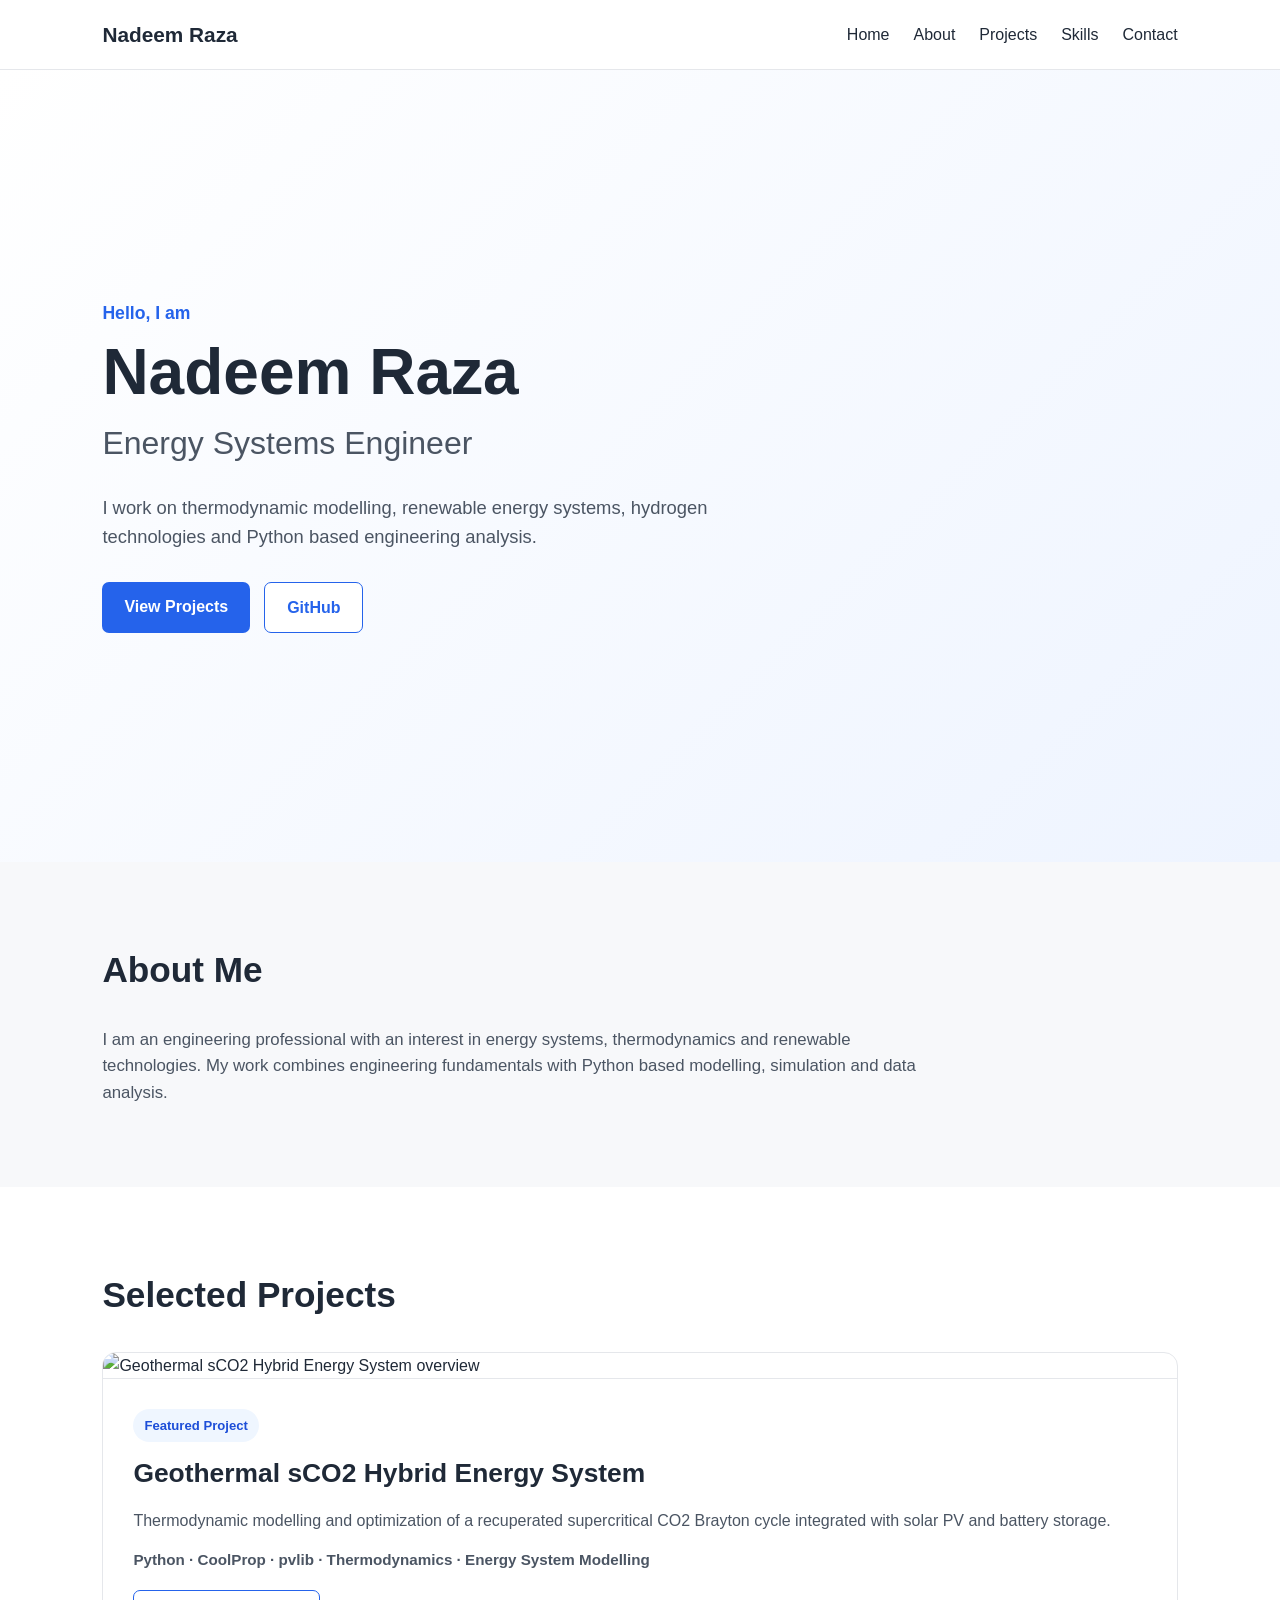
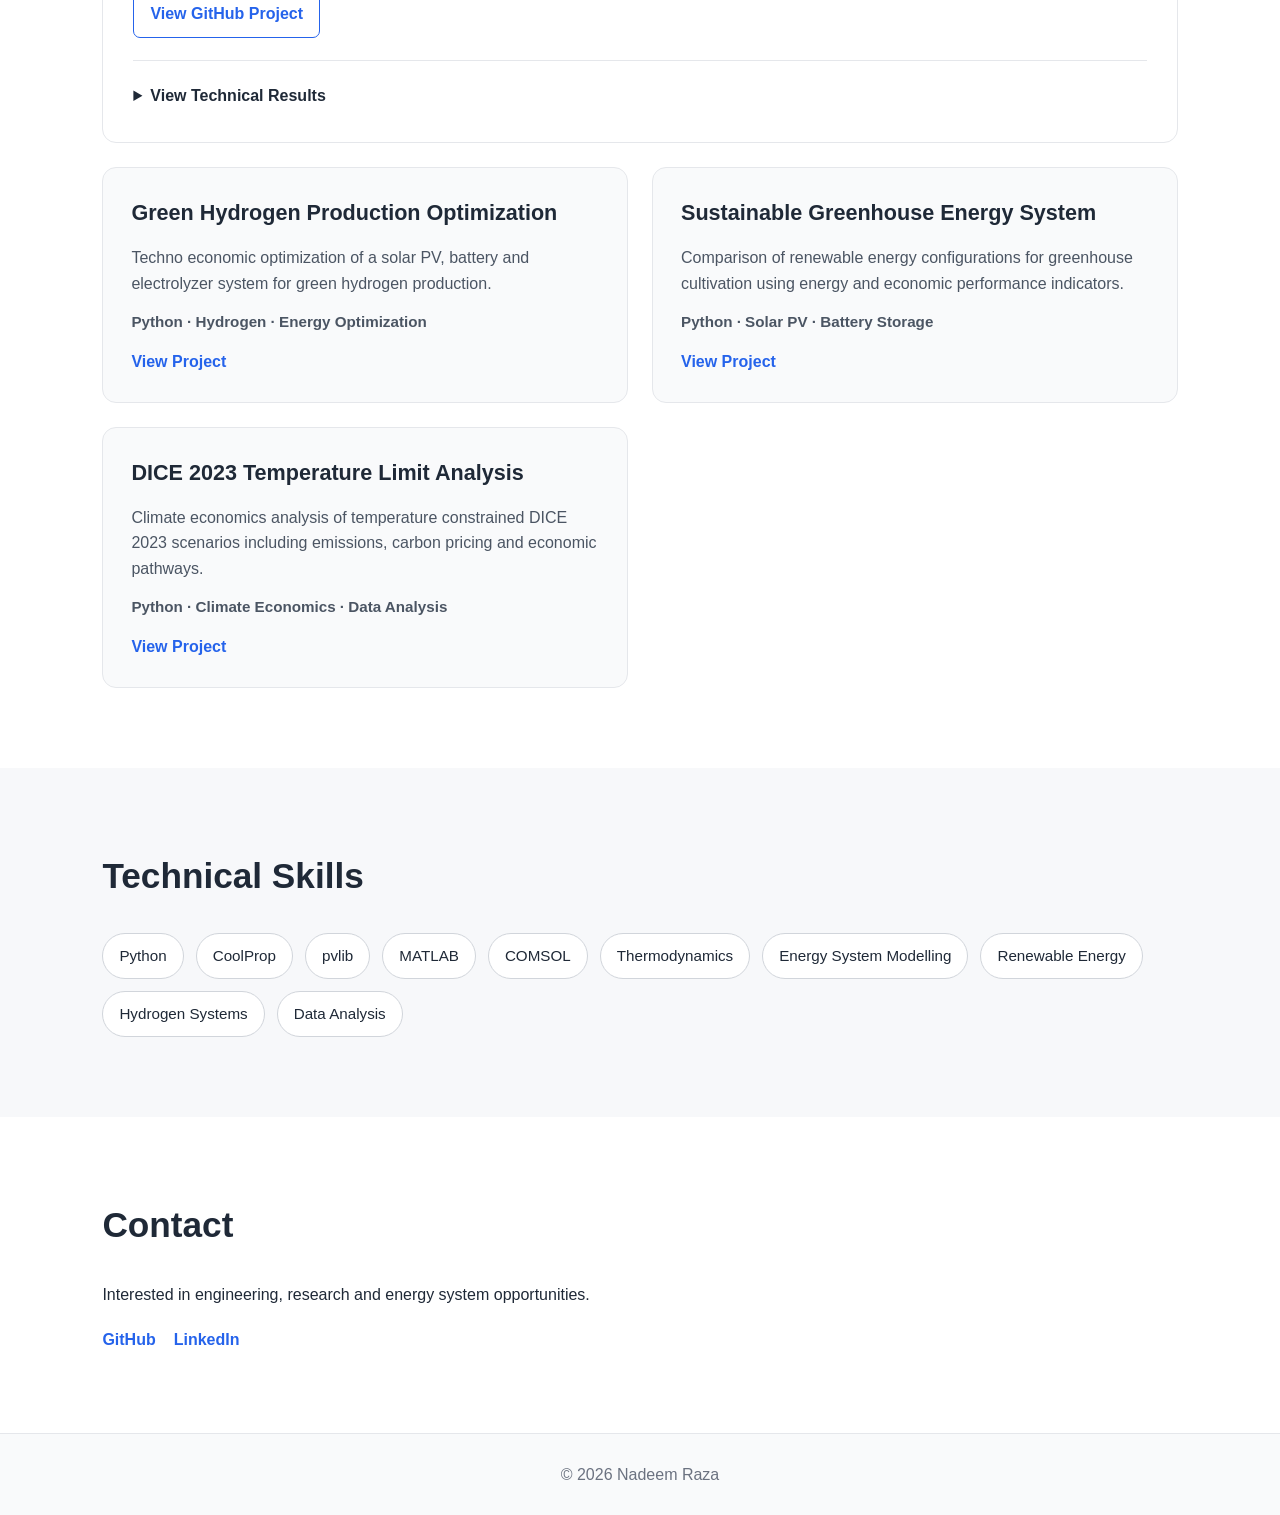
==== index.html @ 71ac9409 "Update portfolio with geothermal project showcase" ====
<!DOCTYPE html>
<html lang="en">
<head>
    <meta charset="UTF-8">
    <meta name="viewport" content="width=device-width, initial-scale=1.0">
    <title>Nadeem Raza | Engineering Portfolio</title>
    <link rel="stylesheet" href="style.css">
</head>

<body>

    <header class="navbar">
        <div class="logo">Nadeem Raza</div>

        <nav>
            <a href="#home">Home</a>
            <a href="#about">About</a>
            <a href="#projects">Projects</a>
            <a href="#skills">Skills</a>
            <a href="#contact">Contact</a>
        </nav>
    </header>

    <section id="home" class="hero">
        <div class="hero-content">
            <p class="intro">Hello, I am</p>
            <h1>Nadeem Raza</h1>
            <h2>Energy Systems Engineer</h2>

            <p class="hero-text">
                I work on thermodynamic modelling, renewable energy systems,
                hydrogen technologies and Python based engineering analysis.
            </p>

            <div class="hero-buttons">
                <a href="#projects" class="btn primary">View Projects</a>
                <a href="https://github.com/nadeemraza786"
                   target="_blank"
                   class="btn secondary">GitHub</a>
            </div>
        </div>
    </section>

    <section id="about" class="section">
        <h2>About Me</h2>

        <p class="section-text">
            I am an engineering professional with an interest in energy systems,
            thermodynamics and renewable technologies. My work combines
            engineering fundamentals with Python based modelling, simulation
            and data analysis.
        </p>
    </section>

    <section id="projects" class="section projects-section">
        <h2>Selected Projects</h2>

        <div class="project-grid">

            <article class="project-card featured-project">
                <img
                    src="assets/images/geothermal_sco2_infographic.png"
                    alt="Geothermal sCO2 Hybrid Energy System overview"
                    class="project-cover"
                >

                <div class="project-content">
                    <span class="project-label">Featured Project</span>

                    <h3>Geothermal sCO2 Hybrid Energy System</h3>

                    <p>
                        Thermodynamic modelling and optimization of a recuperated
                        supercritical CO2 Brayton cycle integrated with solar PV
                        and battery storage.
                    </p>

                    <p class="tools">
                        Python · CoolProp · pvlib · Thermodynamics · Energy System Modelling
                    </p>

                    <div class="project-actions">
                        <a href="https://github.com/nadeemraza786/geothermal-sco2-hybrid-energy-system"
                           target="_blank"
                           class="project-link">
                            View GitHub Project
                        </a>
                    </div>

                    <details class="technical-results">
                        <summary>View Technical Results</summary>

                        <div class="results-grid">

                            <figure>
                                <img src="assets/images/geothermal_sco2_cycle.png"
                                     alt="Corrected recuperated sCO2 Brayton cycle">
                                <figcaption>
                                    Recuperated sCO2 Brayton cycle and heat recovery path.
                                </figcaption>
                            </figure>

                            <figure>
                                <img src="assets/images/sco2_performance_comparison.png"
                                     alt="sCO2 Brayton cycle performance comparison">
                                <figcaption>
                                    Performance comparison with and without recuperation.
                                </figcaption>
                            </figure>

                            <figure>
                                <img src="assets/images/thermal_efficiency_map.png"
                                     alt="Thermal efficiency contour map">
                                <figcaption>
                                    Thermal efficiency design map for pressure selection.
                                </figcaption>
                            </figure>

                            <figure>
                                <img src="assets/images/t2_t4_vs_pressure.png"
                                     alt="T2 and T4 versus high pressure">
                                <figcaption>
                                    Compressor outlet and turbine outlet temperature trends.
                                </figcaption>
                            </figure>

                            <figure>
                                <img src="assets/images/turbine_compressor_power.png"
                                     alt="Turbine and compressor power versus high pressure">
                                <figcaption>
                                    Turbine and compressor power across the pressure range.
                                </figcaption>
                            </figure>

                        </div>
                    </details>
                </div>
            </article>

            <div class="project-card">
                <h3>Green Hydrogen Production Optimization</h3>

                <p>
                    Techno economic optimization of a solar PV, battery and
                    electrolyzer system for green hydrogen production.
                </p>

                <p class="tools">
                    Python · Hydrogen · Energy Optimization
                </p>

                <a href="https://github.com/nadeemraza786/green-hydrogen-production-optimization"
                   target="_blank">
                    View Project
                </a>
            </div>

            <div class="project-card">
                <h3>Sustainable Greenhouse Energy System</h3>

                <p>
                    Comparison of renewable energy configurations for
                    greenhouse cultivation using energy and economic
                    performance indicators.
                </p>

                <p class="tools">
                    Python · Solar PV · Battery Storage
                </p>

                <a href="https://github.com/nadeemraza786/sustainable-greenhouse-energy-system"
                   target="_blank">
                    View Project
                </a>
            </div>

            <div class="project-card">
                <h3>DICE 2023 Temperature Limit Analysis</h3>

                <p>
                    Climate economics analysis of temperature constrained
                    DICE 2023 scenarios including emissions, carbon pricing
                    and economic pathways.
                </p>

                <p class="tools">
                    Python · Climate Economics · Data Analysis
                </p>

                <a href="https://github.com/nadeemraza786/dice2023-temperature-limit-analysis"
                   target="_blank">
                    View Project
                </a>
            </div>

        </div>
    </section>

    <section id="skills" class="section">
        <h2>Technical Skills</h2>

        <div class="skills">
            <span>Python</span>
            <span>CoolProp</span>
            <span>pvlib</span>
            <span>MATLAB</span>
            <span>COMSOL</span>
            <span>Thermodynamics</span>
            <span>Energy System Modelling</span>
            <span>Renewable Energy</span>
            <span>Hydrogen Systems</span>
            <span>Data Analysis</span>
        </div>
    </section>

    <section id="contact" class="section contact-section">
        <h2>Contact</h2>

        <p>
            Interested in engineering, research and energy system opportunities.
        </p>

        <div class="contact-links">
            <a href="https://github.com/nadeemraza786" target="_blank">GitHub</a>

            <a href="https://www.linkedin.com/in/nadeem-raza-255902208/"
               target="_blank">
                LinkedIn
            </a>
        </div>
    </section>

    <footer>
        <p>© 2026 Nadeem Raza</p>
    </footer>

    <script src="script.js"></script>

</body>
</html>
---- style.css ----
* {
    margin: 0;
    padding: 0;
    box-sizing: border-box;
}

html {
    scroll-behavior: smooth;
}

body {
    font-family: Arial, Helvetica, sans-serif;
    background: #f7f8fa;
    color: #1f2937;
    line-height: 1.6;
}

.navbar {
    position: sticky;
    top: 0;
    z-index: 1000;
    display: flex;
    justify-content: space-between;
    align-items: center;
    padding: 18px 8%;
    background: white;
    border-bottom: 1px solid #e5e7eb;
}

.logo {
    font-size: 1.3rem;
    font-weight: 700;
}

.navbar nav {
    display: flex;
    gap: 24px;
}

.navbar a {
    text-decoration: none;
    color: #1f2937;
    font-weight: 500;
}

.navbar a:hover {
    color: #2563eb;
}

.hero {
    min-height: 88vh;
    display: flex;
    align-items: center;
    padding: 80px 8%;
    background: linear-gradient(135deg, #ffffff, #eef4ff);
}

.hero-content {
    max-width: 750px;
}

.intro {
    font-size: 1.1rem;
    margin-bottom: 10px;
    color: #2563eb;
    font-weight: 600;
}

.hero h1 {
    font-size: 4rem;
    margin-bottom: 10px;
    line-height: 1.1;
}

.hero h2 {
    font-size: 2rem;
    font-weight: 500;
    color: #4b5563;
    margin-bottom: 24px;
}

.hero-text {
    font-size: 1.15rem;
    max-width: 650px;
    margin-bottom: 30px;
    color: #4b5563;
}

.hero-buttons {
    display: flex;
    gap: 14px;
    flex-wrap: wrap;
}

.btn {
    display: inline-block;
    padding: 12px 22px;
    border-radius: 7px;
    text-decoration: none;
    font-weight: 600;
    transition: 0.2s;
}

.primary {
    background: #2563eb;
    color: white;
}

.primary:hover {
    background: #1d4ed8;
}

.secondary {
    border: 1px solid #2563eb;
    color: #2563eb;
    background: white;
}

.secondary:hover {
    background: #eff6ff;
}

.section {
    padding: 80px 8%;
}

.section h2 {
    font-size: 2.2rem;
    margin-bottom: 28px;
}

.section-text {
    max-width: 850px;
    font-size: 1.05rem;
    color: #4b5563;
}

.projects-section {
    background: white;
}

.project-grid {
    display: grid;
    grid-template-columns: repeat(2, minmax(0, 1fr));
    gap: 24px;
}

.project-card {
    background: #f9fafb;
    border: 1px solid #e5e7eb;
    border-radius: 14px;
    padding: 28px;
    transition: 0.2s;
    overflow: hidden;
}

.project-card:hover {
    transform: translateY(-4px);
    box-shadow: 0 10px 24px rgba(0, 0, 0, 0.08);
}

.featured-project {
    grid-column: 1 / -1;
    padding: 0;
    background: white;
}

.project-cover {
    width: 100%;
    height: auto;
    display: block;
    border-bottom: 1px solid #e5e7eb;
}

.project-content {
    padding: 30px;
}

.project-label {
    display: inline-block;
    margin-bottom: 10px;
    font-size: 0.82rem;
    font-weight: 700;
    color: #1d4ed8;
    background: #eff6ff;
    border-radius: 999px;
    padding: 6px 11px;
}

.project-card h3 {
    margin-bottom: 14px;
    font-size: 1.35rem;
}

.featured-project h3 {
    font-size: 1.65rem;
}

.project-card p {
    color: #4b5563;
    margin-bottom: 14px;
}

.tools {
    font-size: 0.95rem;
    font-weight: 600;
}

.project-card a {
    text-decoration: none;
    color: #2563eb;
    font-weight: 600;
}

.project-actions {
    margin-top: 18px;
    margin-bottom: 20px;
}

.project-link {
    display: inline-block;
    padding: 10px 16px;
    border: 1px solid #2563eb;
    border-radius: 7px;
}

.project-link:hover {
    background: #eff6ff;
}

.technical-results {
    margin-top: 22px;
    border-top: 1px solid #e5e7eb;
    padding-top: 18px;
}

.technical-results summary {
    cursor: pointer;
    font-weight: 700;
    color: #1f2937;
    padding: 4px 0;
}

.results-grid {
    margin-top: 20px;
    display: grid;
    grid-template-columns: repeat(2, minmax(0, 1fr));
    gap: 20px;
}

.results-grid figure {
    margin: 0;
    background: #ffffff;
    border: 1px solid #e5e7eb;
    border-radius: 10px;
    overflow: hidden;
}

.results-grid img {
    width: 100%;
    height: auto;
    display: block;
}

.results-grid figcaption {
    padding: 12px 14px;
    color: #4b5563;
    font-size: 0.9rem;
}

.skills {
    display: flex;
    flex-wrap: wrap;
    gap: 12px;
}

.skills span {
    background: white;
    border: 1px solid #d1d5db;
    padding: 10px 16px;
    border-radius: 999px;
    font-size: 0.95rem;
}

.contact-section {
    background: white;
}

.contact-links {
    margin-top: 20px;
    display: flex;
    gap: 18px;
}

.contact-links a {
    text-decoration: none;
    color: #2563eb;
    font-weight: 600;
}

footer {
    text-align: center;
    padding: 28px;
    border-top: 1px solid #e5e7eb;
    background: #f9fafb;
    color: #6b7280;
}

@media (max-width: 800px) {
    .navbar {
        flex-direction: column;
        gap: 12px;
    }

    .navbar nav {
        flex-wrap: wrap;
        justify-content: center;
    }

    .hero h1 {
        font-size: 2.8rem;
    }

    .hero h2 {
        font-size: 1.5rem;
    }

    .project-grid,
    .results-grid {
        grid-template-columns: 1fr;
    }

    .section {
        padding: 60px 6%;
    }
}
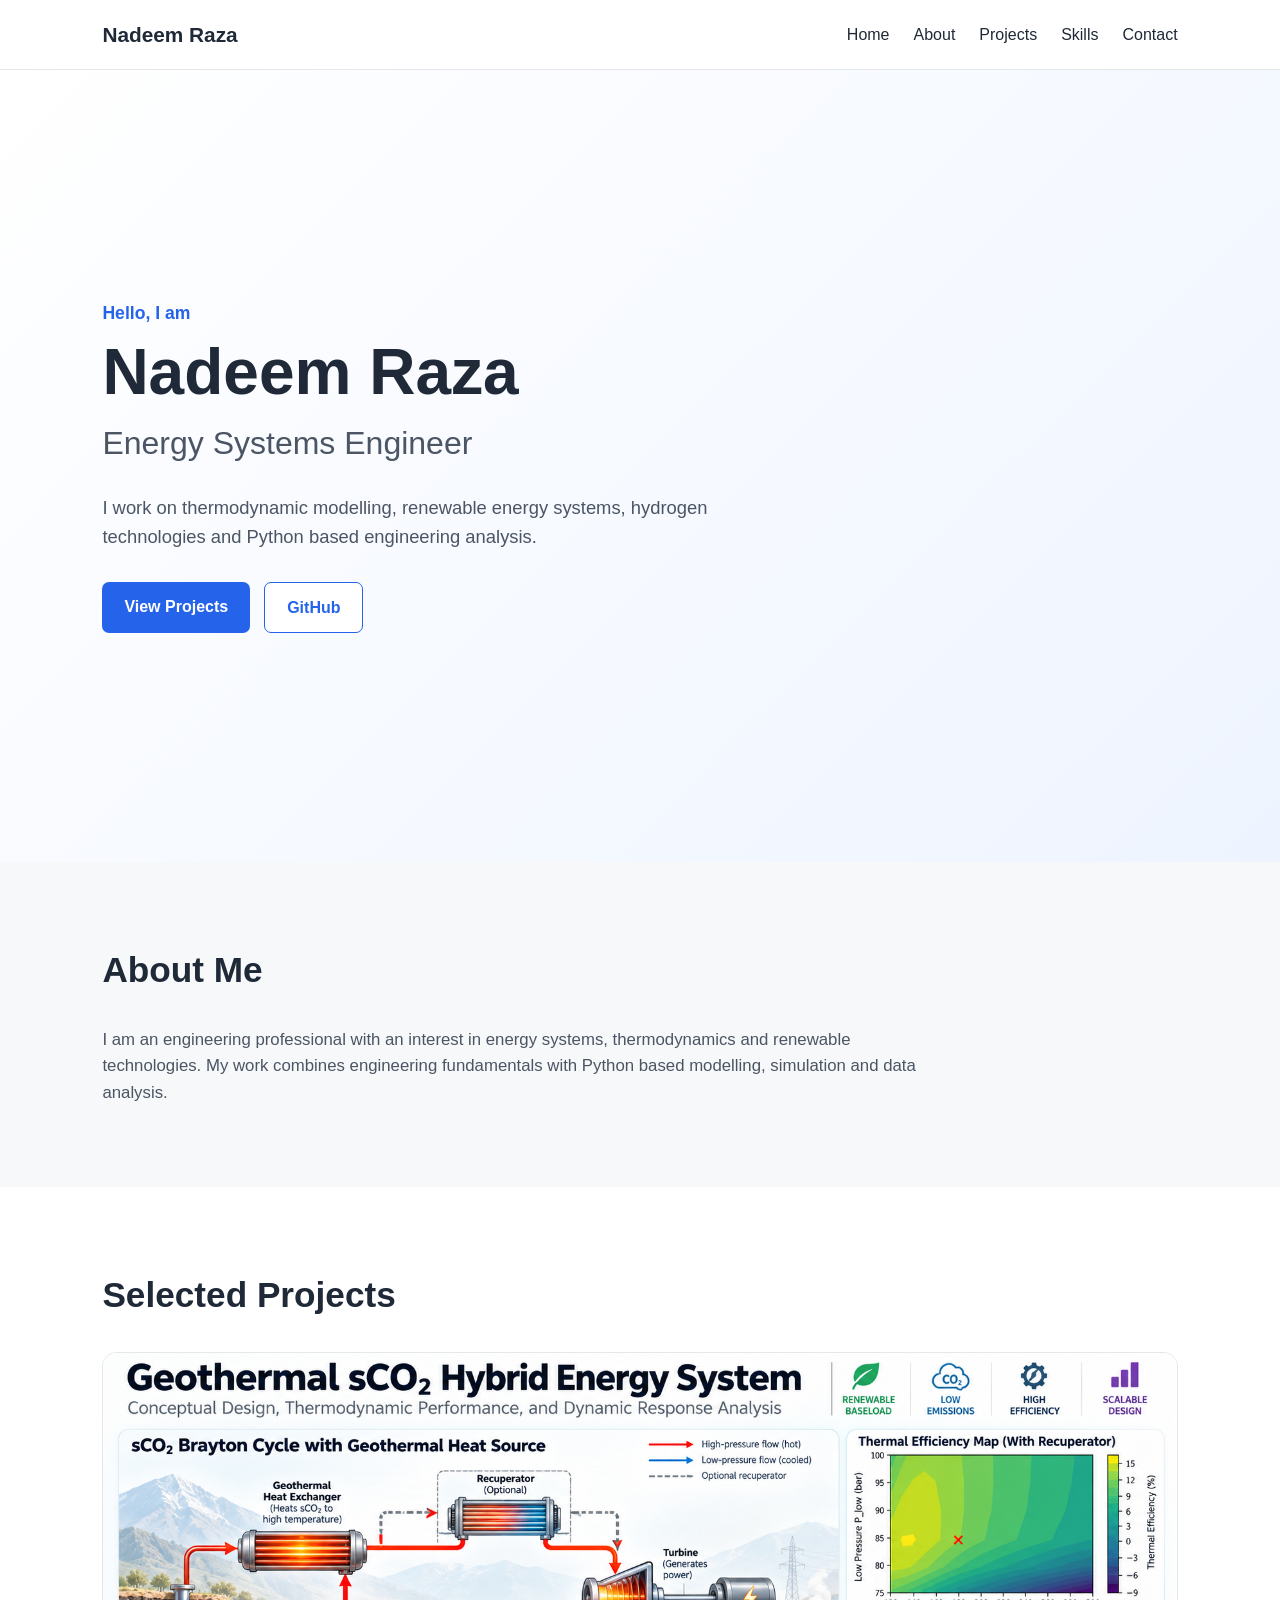
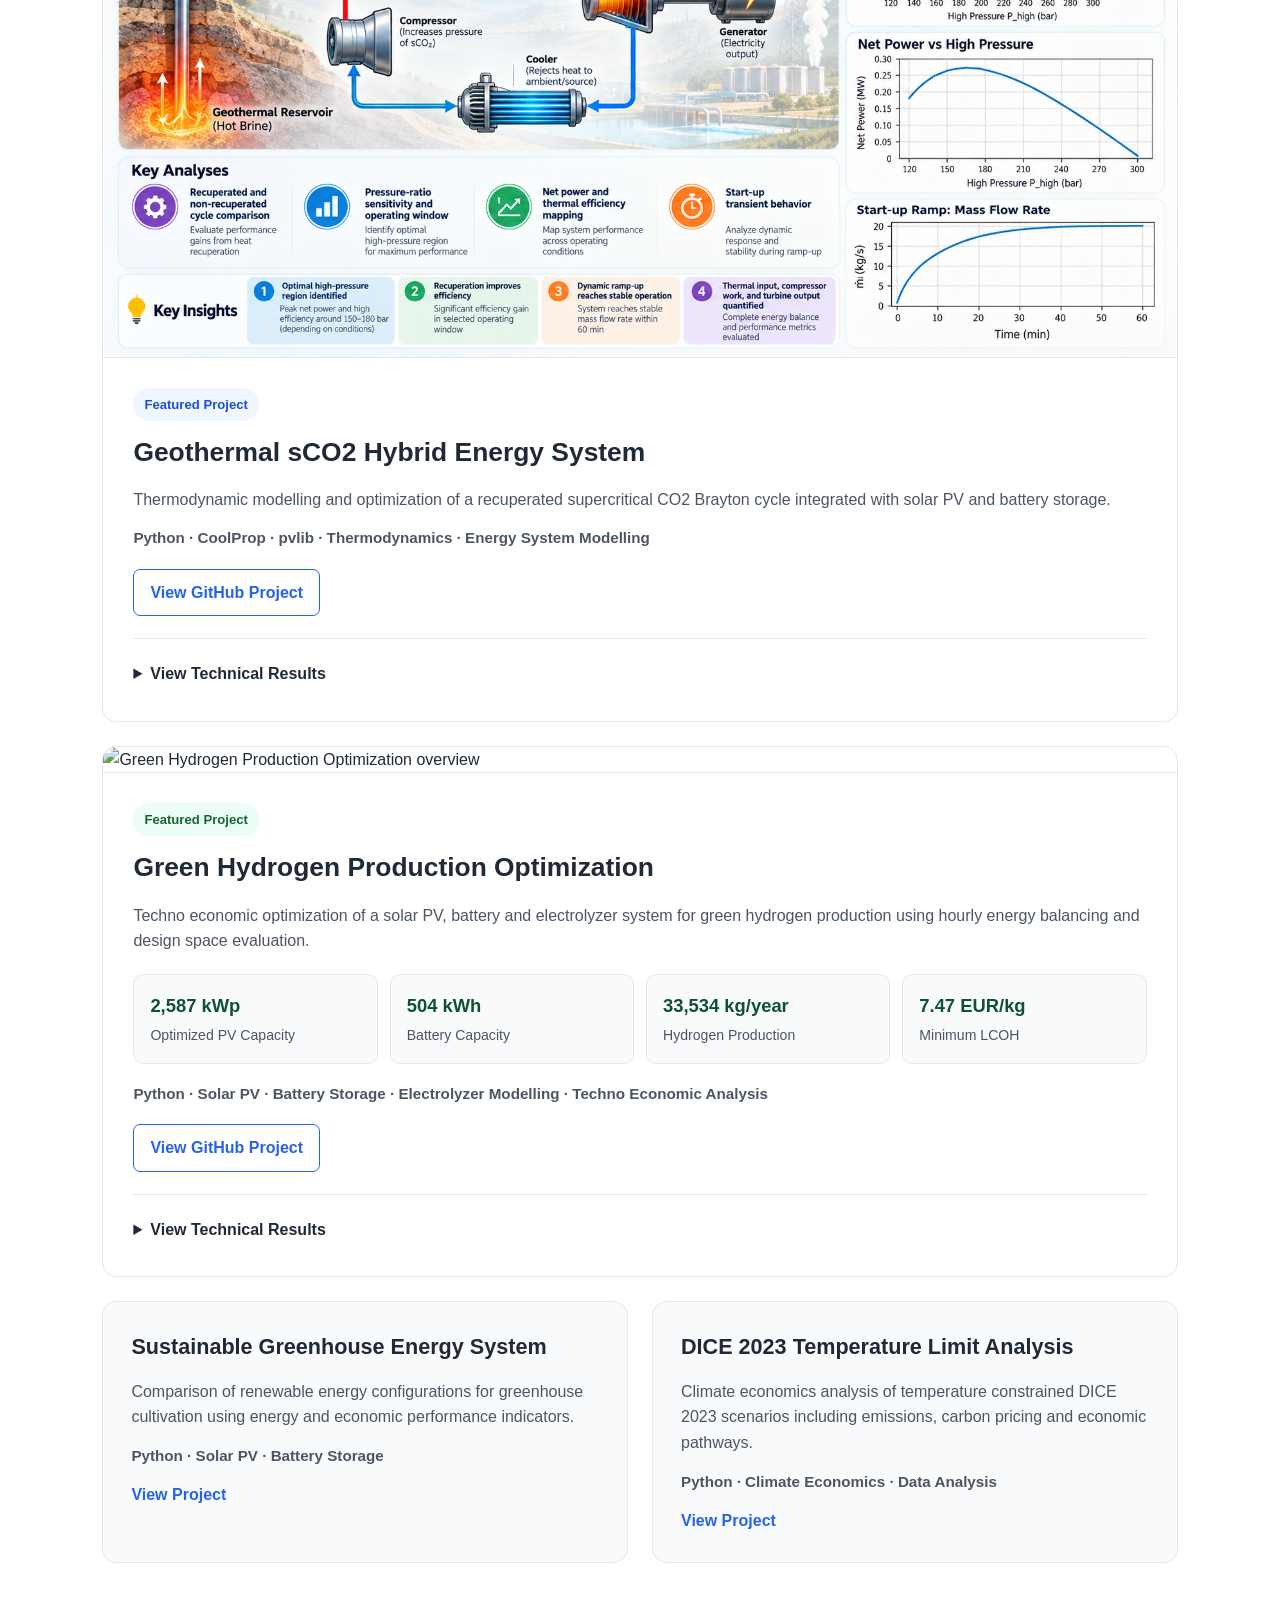
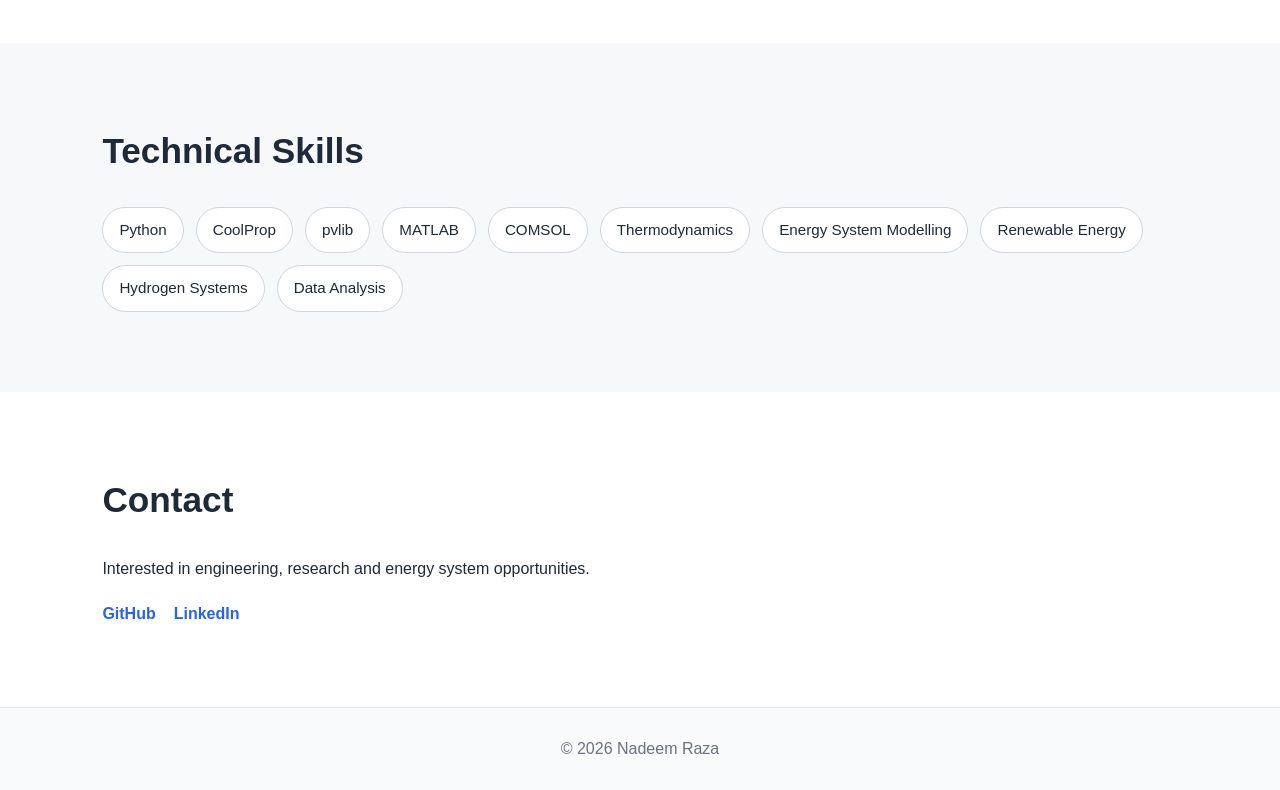
==== commit 3b1a3520: "Add green hydrogen project to portfolio" ====
--- a/index.html
+++ b/index.html
@@ -137,23 +137,80 @@
                 </div>
             </article>
 
-            <div class="project-card">
-                <h3>Green Hydrogen Production Optimization</h3>
-
-                <p>
-                    Techno economic optimization of a solar PV, battery and
-                    electrolyzer system for green hydrogen production.
-                </p>
-
-                <p class="tools">
-                    Python · Hydrogen · Energy Optimization
-                </p>
-
-                <a href="https://github.com/nadeemraza786/green-hydrogen-production-optimization"
-                   target="_blank">
-                    View Project
-                </a>
-            </div>
+            <article class="project-card featured-project hydrogen-project">
+                <img
+                    src="assets/images/green_hydrogen_overview.png"
+                    alt="Green Hydrogen Production Optimization overview"
+                    class="project-cover"
+                >
+
+                <div class="project-content">
+                    <span class="project-label">Featured Project</span>
+
+                    <h3>Green Hydrogen Production Optimization</h3>
+
+                    <p>
+                        Techno economic optimization of a solar PV, battery and
+                        electrolyzer system for green hydrogen production using
+                        hourly energy balancing and design space evaluation.
+                    </p>
+
+                    <div class="result-highlights">
+                        <div>
+                            <strong>2,587 kWp</strong>
+                            <span>Optimized PV Capacity</span>
+                        </div>
+                        <div>
+                            <strong>504 kWh</strong>
+                            <span>Battery Capacity</span>
+                        </div>
+                        <div>
+                            <strong>33,534 kg/year</strong>
+                            <span>Hydrogen Production</span>
+                        </div>
+                        <div>
+                            <strong>7.47 EUR/kg</strong>
+                            <span>Minimum LCOH</span>
+                        </div>
+                    </div>
+
+                    <p class="tools">
+                        Python · Solar PV · Battery Storage · Electrolyzer Modelling · Techno Economic Analysis
+                    </p>
+
+                    <div class="project-actions">
+                        <a href="https://github.com/nadeemraza786/green-hydrogen-production-optimization"
+                           target="_blank"
+                           class="project-link">
+                            View GitHub Project
+                        </a>
+                    </div>
+
+                    <details class="technical-results">
+                        <summary>View Technical Results</summary>
+
+                        <div class="results-grid">
+
+                            <figure>
+                                <img src="assets/images/green_hydrogen_lcoh_heatmap.png"
+                                     alt="LCOH2 heatmap with hydrogen production contours">
+                                <figcaption>
+                                    Design space showing the effect of PV and battery sizing on LCOH and hydrogen output.
+                                </figcaption>
+                            </figure>
+
+                            <figure>
+                                <img src="assets/images/green_hydrogen_annual_profiles.png"
+                                     alt="Annual power hydrogen production and battery state of charge profiles">
+                                <figcaption>
+                                    Annual operating profile linking available power, hydrogen production and battery state of charge.
+                                </figcaption>
+                            </figure>
+
+                        </div>
+                    </details>
+                </div>
+            </article>
 
             <div class="project-card">
                 <h3>Sustainable Greenhouse Energy System</h3>
--- a/style.css
+++ b/style.css
@@ -334,3 +334,42 @@
         padding: 60px 6%;
     }
 }
+
+
+.result-highlights {
+    display: grid;
+    grid-template-columns: repeat(4, minmax(0, 1fr));
+    gap: 12px;
+    margin: 20px 0 18px;
+}
+
+.result-highlights div {
+    background: #f8fafc;
+    border: 1px solid #e5e7eb;
+    border-radius: 10px;
+    padding: 16px;
+}
+
+.result-highlights strong {
+    display: block;
+    font-size: 1.15rem;
+    color: #0f5132;
+    margin-bottom: 4px;
+}
+
+.result-highlights span {
+    display: block;
+    font-size: 0.88rem;
+    color: #4b5563;
+}
+
+.hydrogen-project .project-label {
+    color: #166534;
+    background: #ecfdf5;
+}
+
+@media (max-width: 800px) {
+    .result-highlights {
+        grid-template-columns: repeat(2, minmax(0, 1fr));
+    }
+}
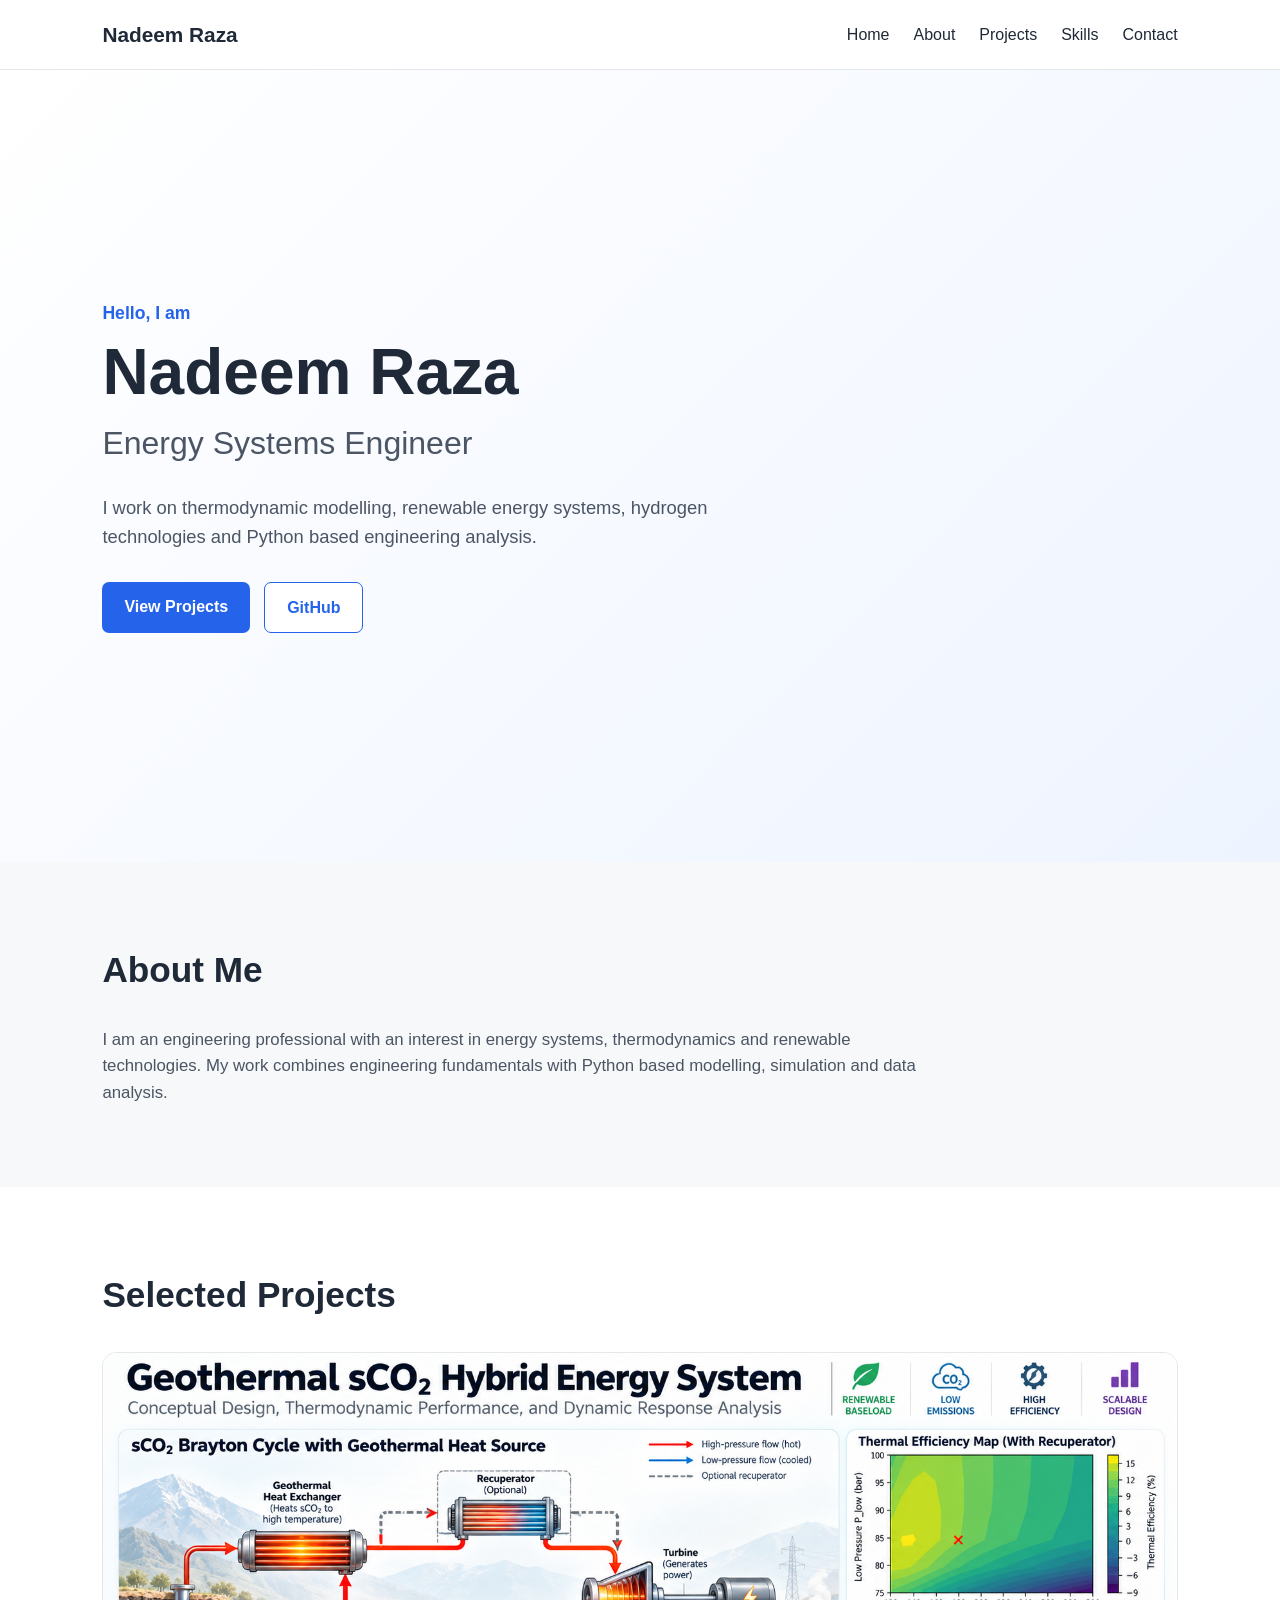
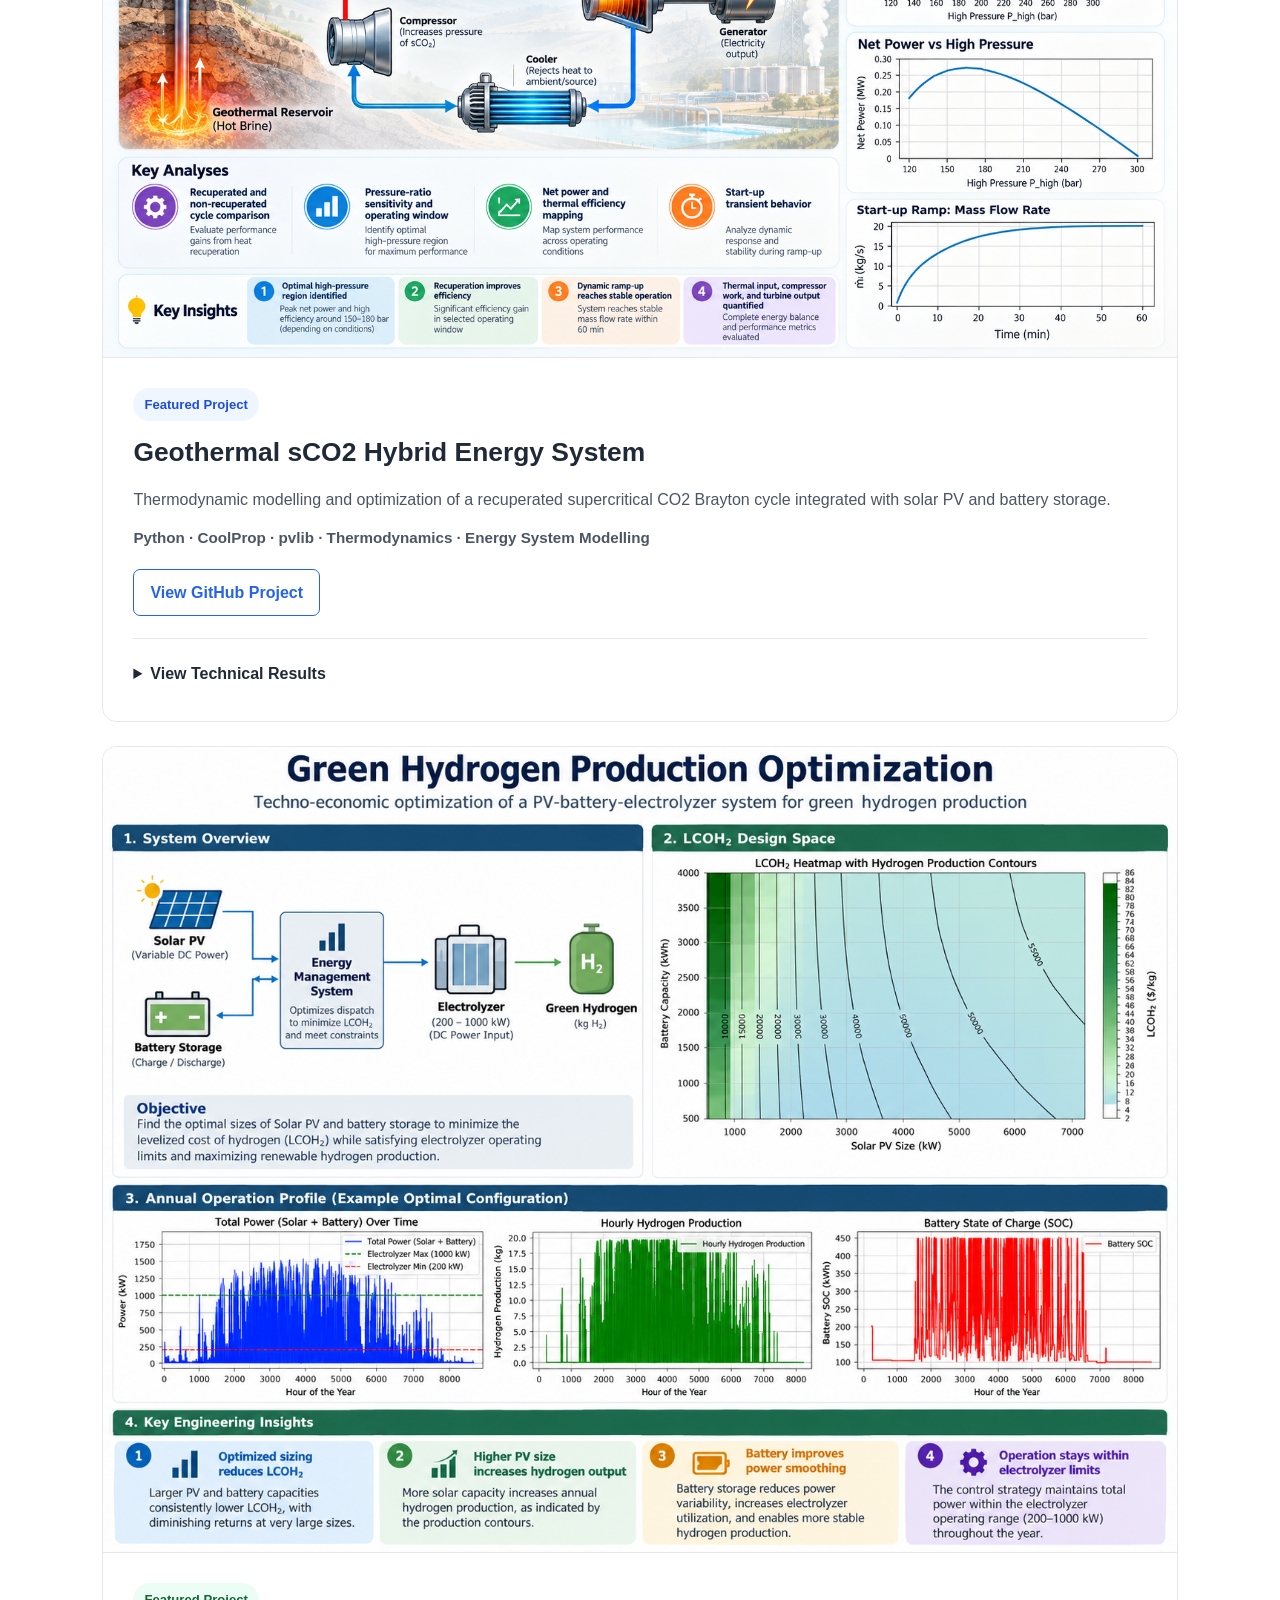
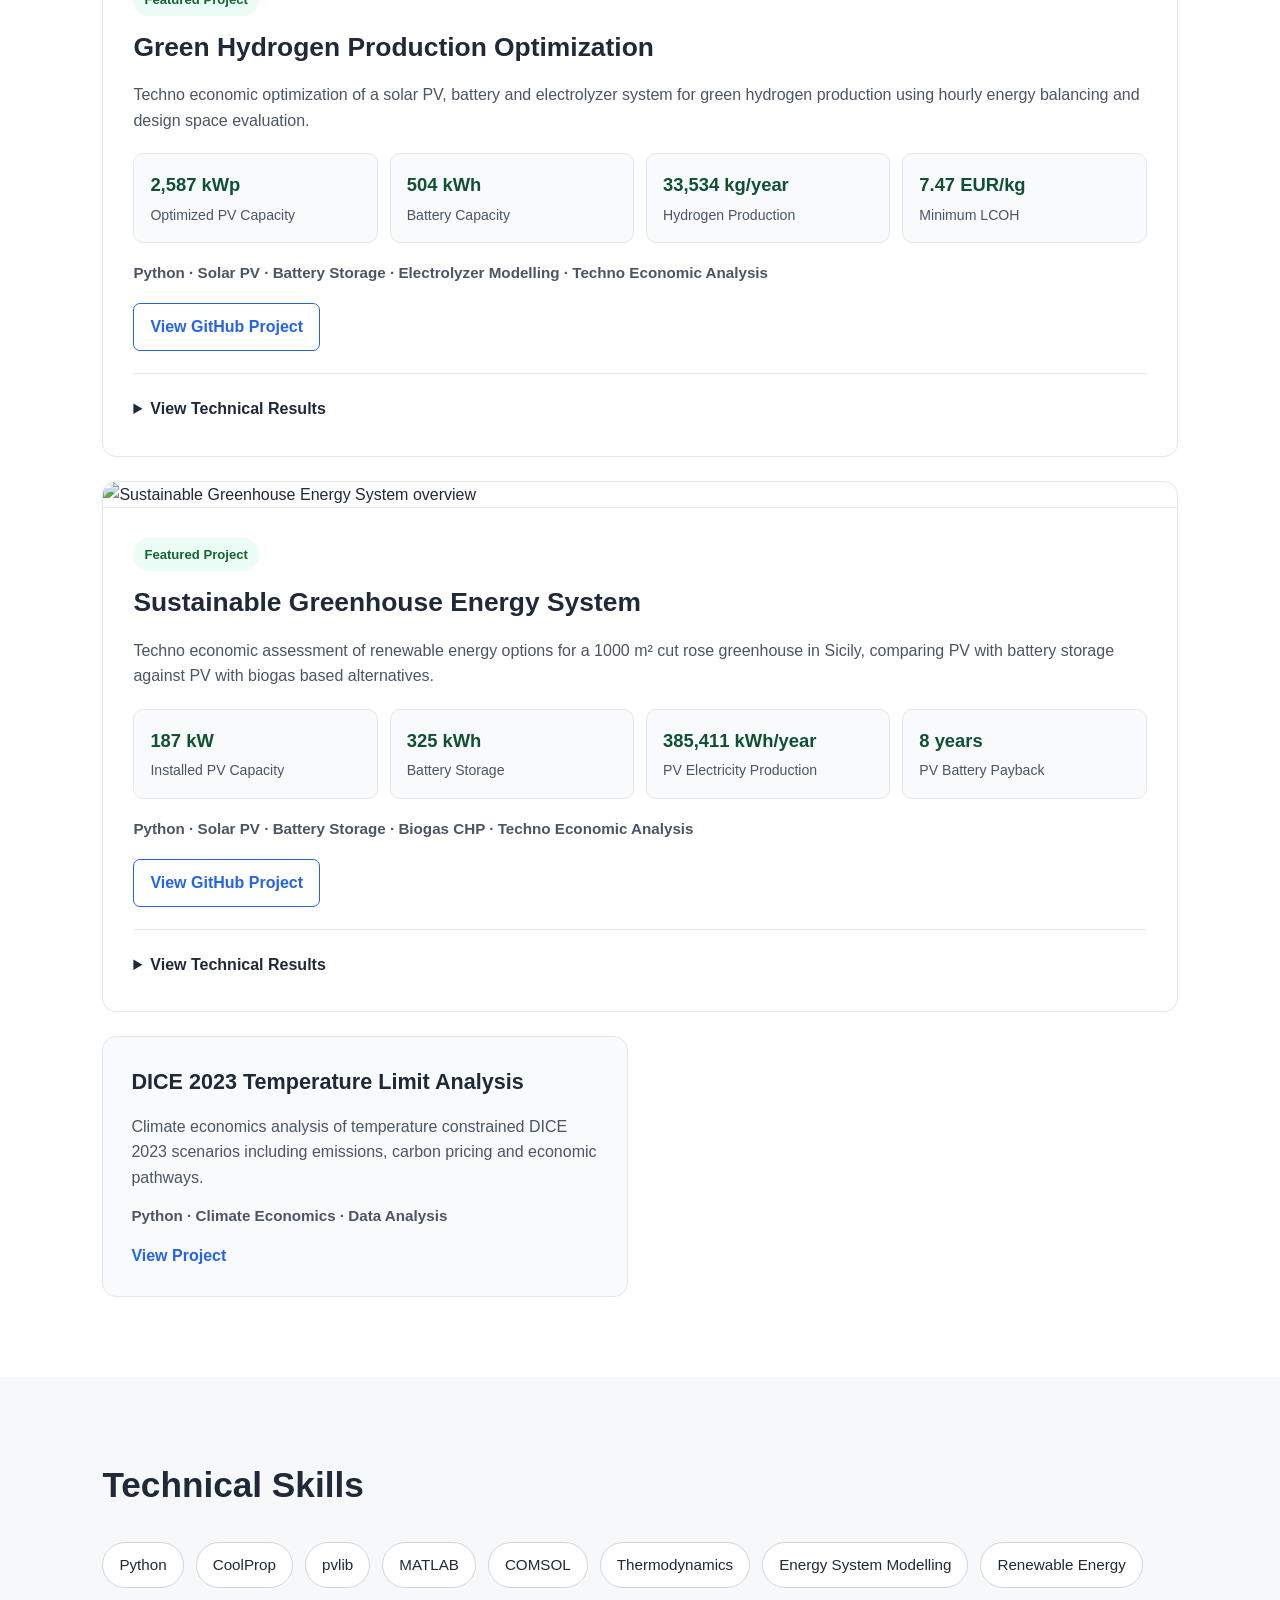
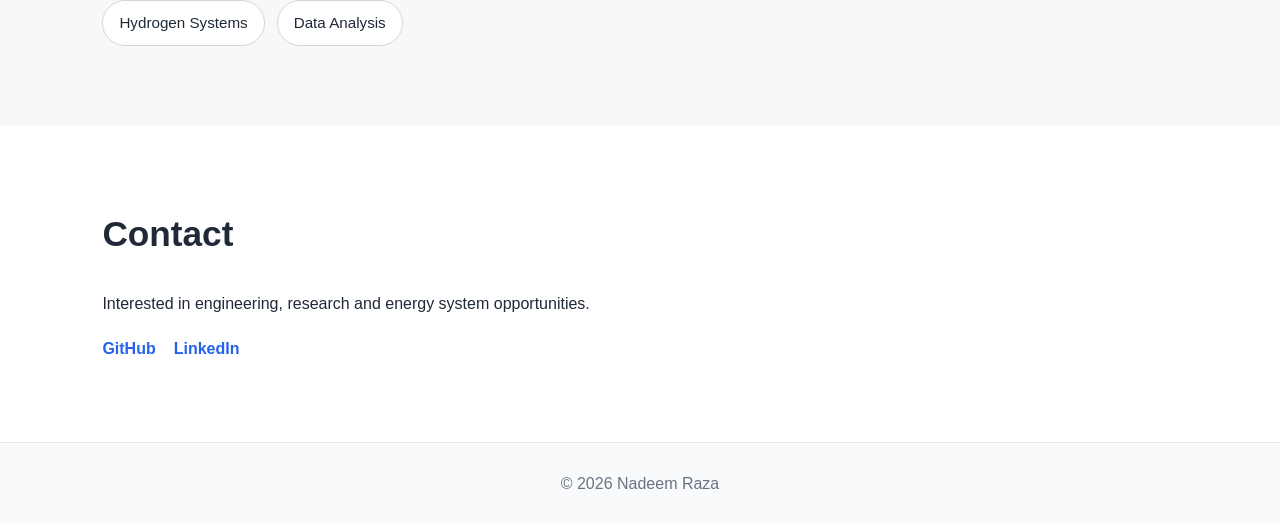
==== commit 12e0ce97: "Add sustainable greenhouse project to portfolio" ====
--- a/index.html
+++ b/index.html
@@ -212,24 +212,88 @@
                 </div>
             </article>
 
-            <div class="project-card">
-                <h3>Sustainable Greenhouse Energy System</h3>
-
-                <p>
-                    Comparison of renewable energy configurations for
-                    greenhouse cultivation using energy and economic
-                    performance indicators.
-                </p>
-
-                <p class="tools">
-                    Python · Solar PV · Battery Storage
-                </p>
-
-                <a href="https://github.com/nadeemraza786/sustainable-greenhouse-energy-system"
-                   target="_blank">
-                    View Project
-                </a>
-            </div>
+            <article class="project-card featured-project greenhouse-project">
+                <img
+                    src="assets/images/greenhouse_overview.png"
+                    alt="Sustainable Greenhouse Energy System overview"
+                    class="project-cover"
+                >
+
+                <div class="project-content">
+                    <span class="project-label">Featured Project</span>
+
+                    <h3>Sustainable Greenhouse Energy System</h3>
+
+                    <p>
+                        Techno economic assessment of renewable energy options for a
+                        1000 m² cut rose greenhouse in Sicily, comparing PV with battery
+                        storage against PV with biogas based alternatives.
+                    </p>
+
+                    <div class="result-highlights">
+                        <div>
+                            <strong>187 kW</strong>
+                            <span>Installed PV Capacity</span>
+                        </div>
+                        <div>
+                            <strong>325 kWh</strong>
+                            <span>Battery Storage</span>
+                        </div>
+                        <div>
+                            <strong>385,411 kWh/year</strong>
+                            <span>PV Electricity Production</span>
+                        </div>
+                        <div>
+                            <strong>8 years</strong>
+                            <span>PV Battery Payback</span>
+                        </div>
+                    </div>
+
+                    <p class="tools">
+                        Python · Solar PV · Battery Storage · Biogas CHP · Techno Economic Analysis
+                    </p>
+
+                    <div class="project-actions">
+                        <a href="https://github.com/nadeemraza786/sustainable-greenhouse-energy-system"
+                           target="_blank"
+                           class="project-link">
+                            View GitHub Project
+                        </a>
+                    </div>
+
+                    <details class="technical-results">
+                        <summary>View Technical Results</summary>
+
+                        <div class="results-grid">
+
+                            <figure>
+                                <img src="assets/images/greenhouse_energy_demand.png"
+                                     alt="Monthly greenhouse energy demand profile">
+                                <figcaption>
+                                    Seasonal greenhouse energy demand showing winter heating and summer cooling requirements.
+                                </figcaption>
+                            </figure>
+
+                            <figure>
+                                <img src="assets/images/greenhouse_system_comparison.png"
+                                     alt="Greenhouse energy system comparison">
+                                <figcaption>
+                                    Technical and economic comparison of the natural gas baseline, PV battery, and PV biogas options.
+                                </figcaption>
+                            </figure>
+
+                            <figure>
+                                <img src="assets/images/greenhouse_economic_performance.png"
+                                     alt="Twenty year economic performance comparison">
+                                <figcaption>
+                                    Twenty year discounted cost and payback comparison for the three modernization options.
+                                </figcaption>
+                            </figure>
+
+                        </div>
+                    </details>
+                </div>
+            </article>
 
             <div class="project-card">
                 <h3>DICE 2023 Temperature Limit Analysis</h3>
--- a/style.css
+++ b/style.css
@@ -373,3 +373,9 @@
         grid-template-columns: repeat(2, minmax(0, 1fr));
     }
 }
+
+
+.greenhouse-project .project-label {
+    color: #166534;
+    background: #ecfdf5;
+}
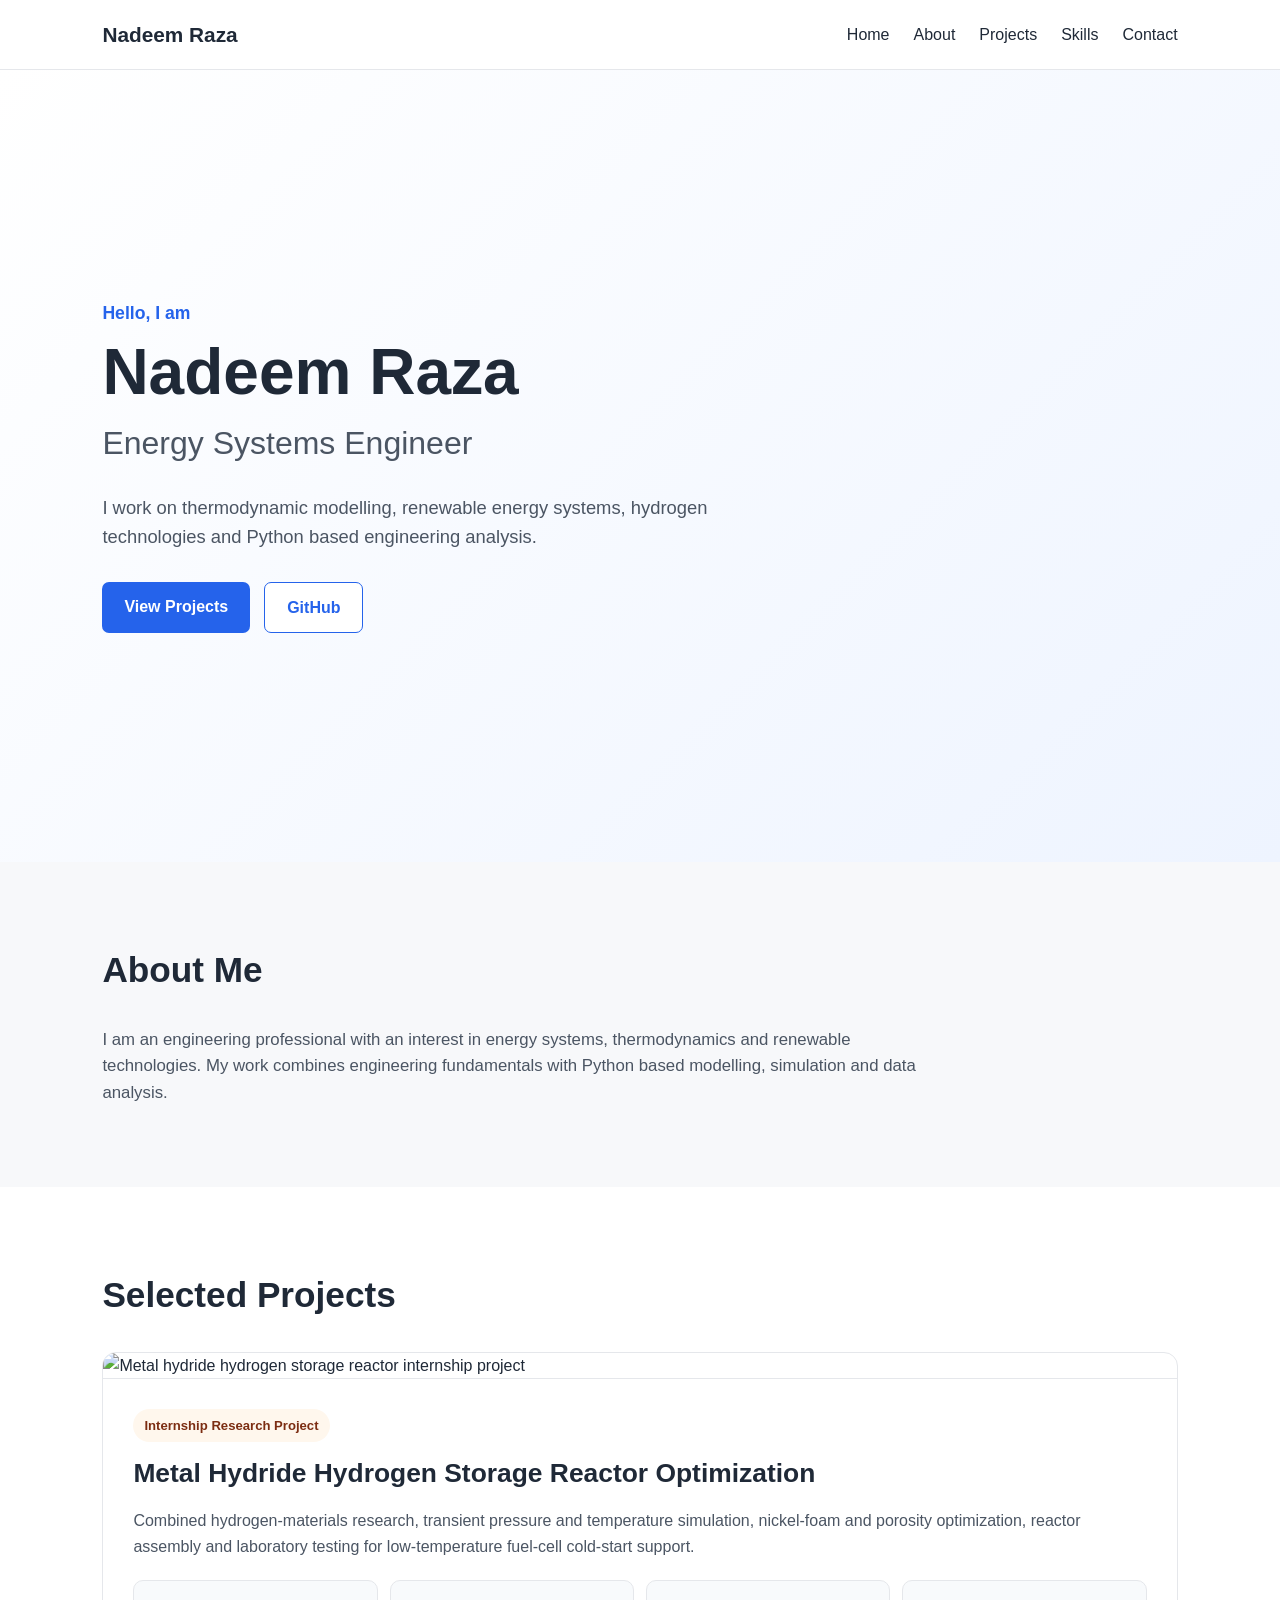
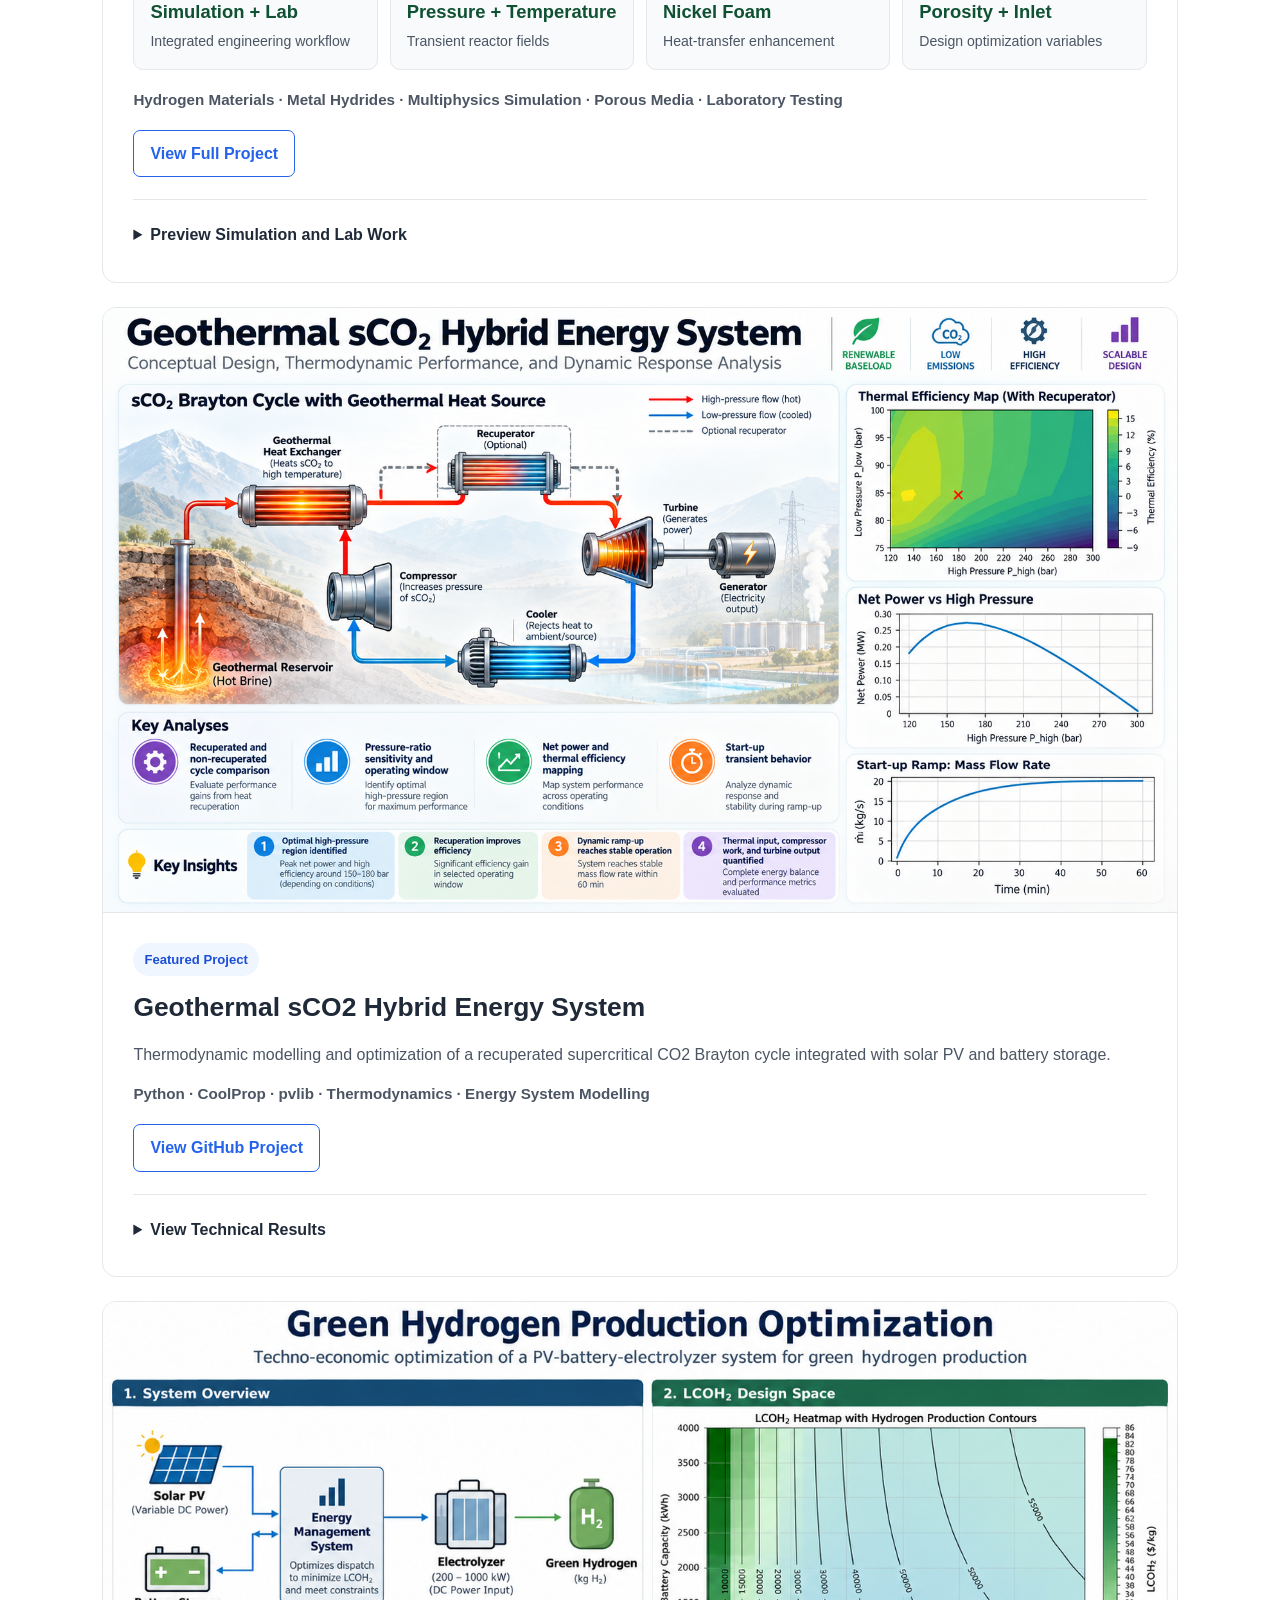
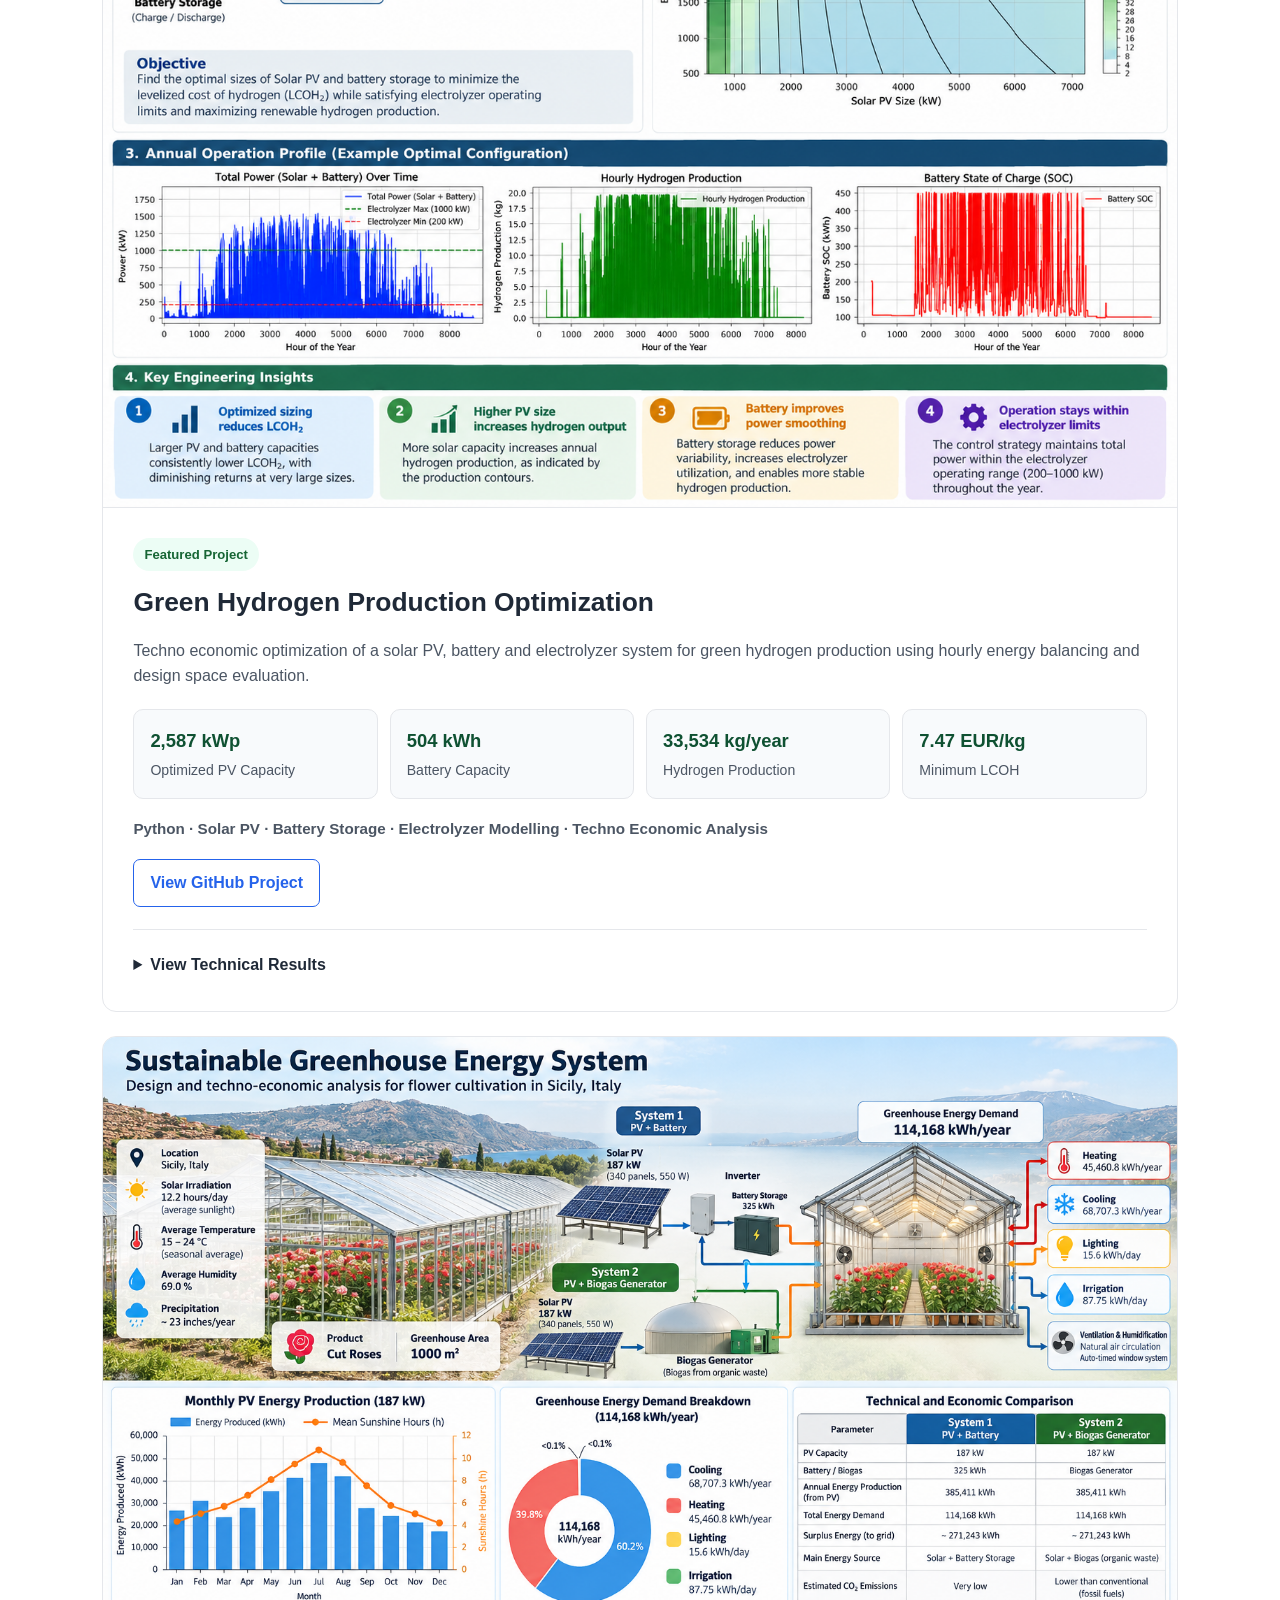
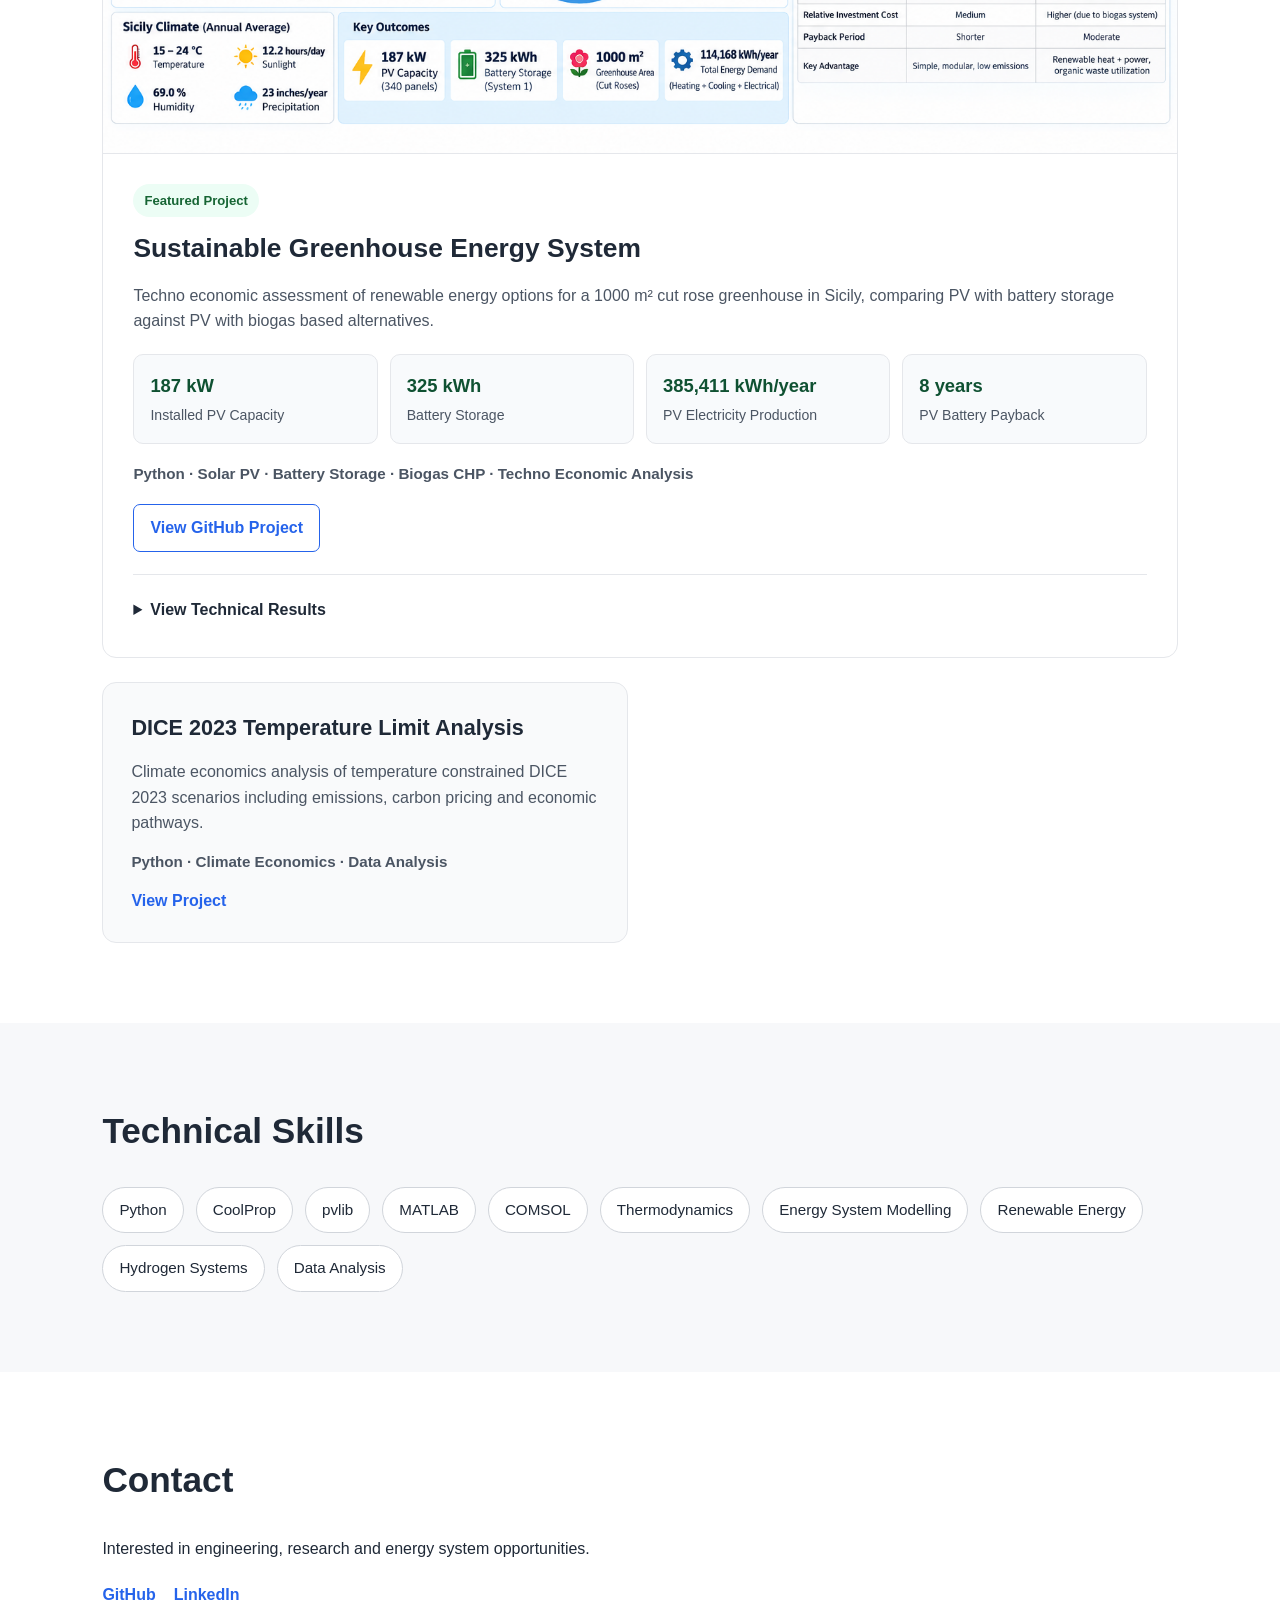
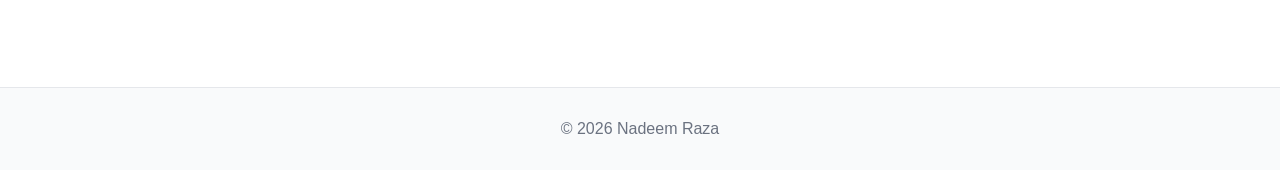
==== commit c4ce4021: "Update portfolio with metal hydride internship" ====
--- a/index.html
+++ b/index.html
@@ -56,6 +56,73 @@
         <h2>Selected Projects</h2>
 
         <div class="project-grid">
+
+            <article class="project-card featured-project metal-hydride-project">
+                <img
+                    src="assets/images/metal_hydride_project_cover.jpg"
+                    alt="Metal hydride hydrogen storage reactor internship project"
+                    class="project-cover"
+                >
+
+                <div class="project-content">
+                    <span class="project-label">Internship Research Project</span>
+
+                    <h3>Metal Hydride Hydrogen Storage Reactor Optimization</h3>
+
+                    <p>
+                        Combined hydrogen-materials research, transient pressure and temperature
+                        simulation, nickel-foam and porosity optimization, reactor assembly and
+                        laboratory testing for low-temperature fuel-cell cold-start support.
+                    </p>
+
+                    <div class="result-highlights">
+                        <div>
+                            <strong>Simulation + Lab</strong>
+                            <span>Integrated engineering workflow</span>
+                        </div>
+                        <div>
+                            <strong>Pressure + Temperature</strong>
+                            <span>Transient reactor fields</span>
+                        </div>
+                        <div>
+                            <strong>Nickel Foam</strong>
+                            <span>Heat-transfer enhancement</span>
+                        </div>
+                        <div>
+                            <strong>Porosity + Inlet</strong>
+                            <span>Design optimization variables</span>
+                        </div>
+                    </div>
+
+                    <p class="tools">
+                        Hydrogen Materials · Metal Hydrides · Multiphysics Simulation · Porous Media · Laboratory Testing
+                    </p>
+
+                    <div class="project-actions">
+                        <a href="projects/metal-hydride-reactor.html"
+                           class="project-link">
+                            View Full Project
+                        </a>
+                    </div>
+
+                    <details class="technical-results">
+                        <summary>Preview Simulation and Lab Work</summary>
+
+                        <div class="results-grid">
+                            <figure>
+                                <img src="assets/images/mh_temperature_with_nickel_foam.gif"
+                                     alt="Transient temperature simulation">
+                                <figcaption>Transient reactor temperature simulation with nickel foam.</figcaption>
+                            </figure>
+                            <figure>
+                                <img src="assets/images/mh_reactor_loaded.jpg"
+                                     alt="Metal hydride reactor laboratory assembly">
+                                <figcaption>Physical reactor assembly and porous-material integration.</figcaption>
+                            </figure>
+                        </div>
+                    </details>
+                </div>
+            </article>
 
             <article class="project-card featured-project">
                 <img
--- a/style.css
+++ b/style.css
@@ -379,3 +379,204 @@
     color: #166534;
     background: #ecfdf5;
 }
+
+
+.logo a {
+    text-decoration: none;
+    color: inherit;
+}
+
+.metal-hydride-project .project-label {
+    color: #7c2d12;
+    background: #fff7ed;
+}
+
+.project-detail {
+    max-width: 1320px;
+    margin: 0 auto;
+    padding: 55px 7% 90px;
+}
+
+.detail-hero {
+    padding-bottom: 55px;
+}
+
+.detail-kicker {
+    display: inline-block;
+    padding: 7px 12px;
+    border-radius: 999px;
+    background: #fff7ed;
+    color: #9a3412;
+    font-weight: 700;
+    margin-bottom: 16px;
+}
+
+.detail-hero h1 {
+    max-width: 1050px;
+    font-size: 3rem;
+    line-height: 1.12;
+    margin-bottom: 20px;
+}
+
+.detail-hero > p {
+    max-width: 920px;
+    font-size: 1.12rem;
+    color: #4b5563;
+    margin-bottom: 28px;
+}
+
+.detail-cover {
+    width: 100%;
+    border-radius: 16px;
+    border: 1px solid #e5e7eb;
+    display: block;
+}
+
+.detail-metrics {
+    margin-top: 20px;
+    display: grid;
+    grid-template-columns: repeat(4, minmax(0, 1fr));
+    gap: 14px;
+}
+
+.detail-metrics div {
+    padding: 18px;
+    border: 1px solid #e5e7eb;
+    background: white;
+    border-radius: 12px;
+}
+
+.detail-metrics strong,
+.detail-metrics span {
+    display: block;
+}
+
+.detail-metrics strong {
+    margin-bottom: 5px;
+}
+
+.detail-metrics span {
+    color: #6b7280;
+    font-size: .9rem;
+}
+
+.detail-section {
+    padding: 58px 0;
+    border-top: 1px solid #e5e7eb;
+}
+
+.detail-section h2 {
+    font-size: 2.1rem;
+    margin-bottom: 15px;
+}
+
+.detail-section > p {
+    max-width: 950px;
+    color: #4b5563;
+    margin-bottom: 25px;
+}
+
+.challenge-grid,
+.outcome-grid {
+    display: grid;
+    grid-template-columns: repeat(4, minmax(0, 1fr));
+    gap: 16px;
+}
+
+.challenge-grid div,
+.outcome-grid div,
+.result-note,
+.scope-note {
+    border: 1px solid #e5e7eb;
+    background: white;
+    border-radius: 12px;
+    padding: 20px;
+}
+
+.challenge-grid h3,
+.outcome-grid h3 {
+    margin-bottom: 8px;
+}
+
+.challenge-grid p,
+.outcome-grid p {
+    color: #4b5563;
+    font-size: .95rem;
+}
+
+.outcome-grid span {
+    display: inline-block;
+    font-size: .82rem;
+    font-weight: 700;
+    color: #2563eb;
+    margin-bottom: 8px;
+}
+
+.animation-grid,
+.lab-gallery,
+.video-grid {
+    display: grid;
+    grid-template-columns: repeat(2, minmax(0, 1fr));
+    gap: 20px;
+    margin-top: 25px;
+}
+
+.animation-grid figure,
+.lab-gallery figure,
+.video-grid figure {
+    margin: 0;
+    background: white;
+    border: 1px solid #e5e7eb;
+    border-radius: 12px;
+    overflow: hidden;
+}
+
+.animation-grid img,
+.lab-gallery img,
+.video-grid video {
+    width: 100%;
+    display: block;
+    height: auto;
+}
+
+.animation-grid figcaption,
+.lab-gallery figcaption,
+.video-grid figcaption {
+    padding: 13px 15px;
+    color: #4b5563;
+    font-size: .9rem;
+}
+
+.result-note,
+.scope-note {
+    margin-top: 22px;
+    background: #f8fafc;
+}
+
+.detail-conclusion {
+    margin-top: 25px;
+    font-size: 1.04rem;
+}
+
+@media (max-width: 900px) {
+    .detail-metrics,
+    .challenge-grid,
+    .outcome-grid {
+        grid-template-columns: repeat(2, minmax(0, 1fr));
+    }
+
+    .detail-hero h1 {
+        font-size: 2.3rem;
+    }
+}
+
+@media (max-width: 650px) {
+    .detail-metrics,
+    .challenge-grid,
+    .outcome-grid,
+    .animation-grid,
+    .lab-gallery,
+    .video-grid {
+        grid-template-columns: 1fr;
+    }
+}
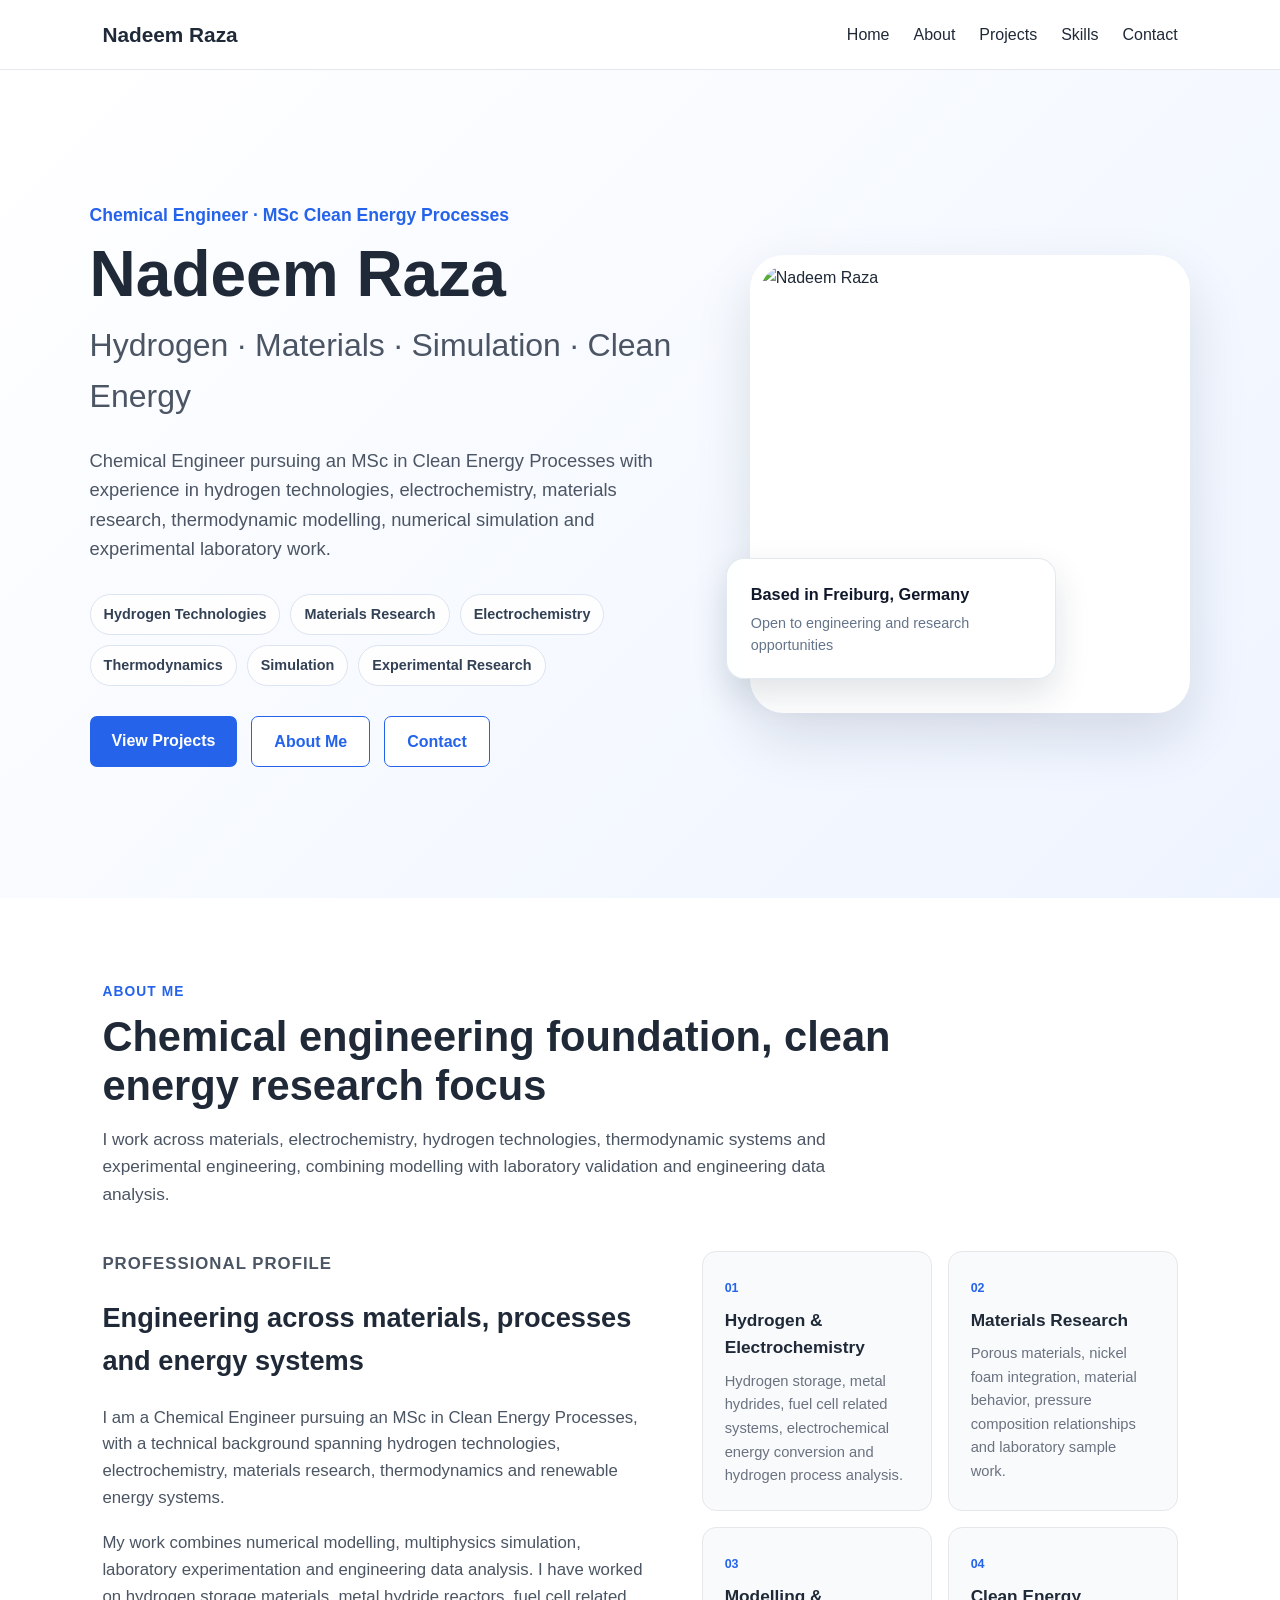
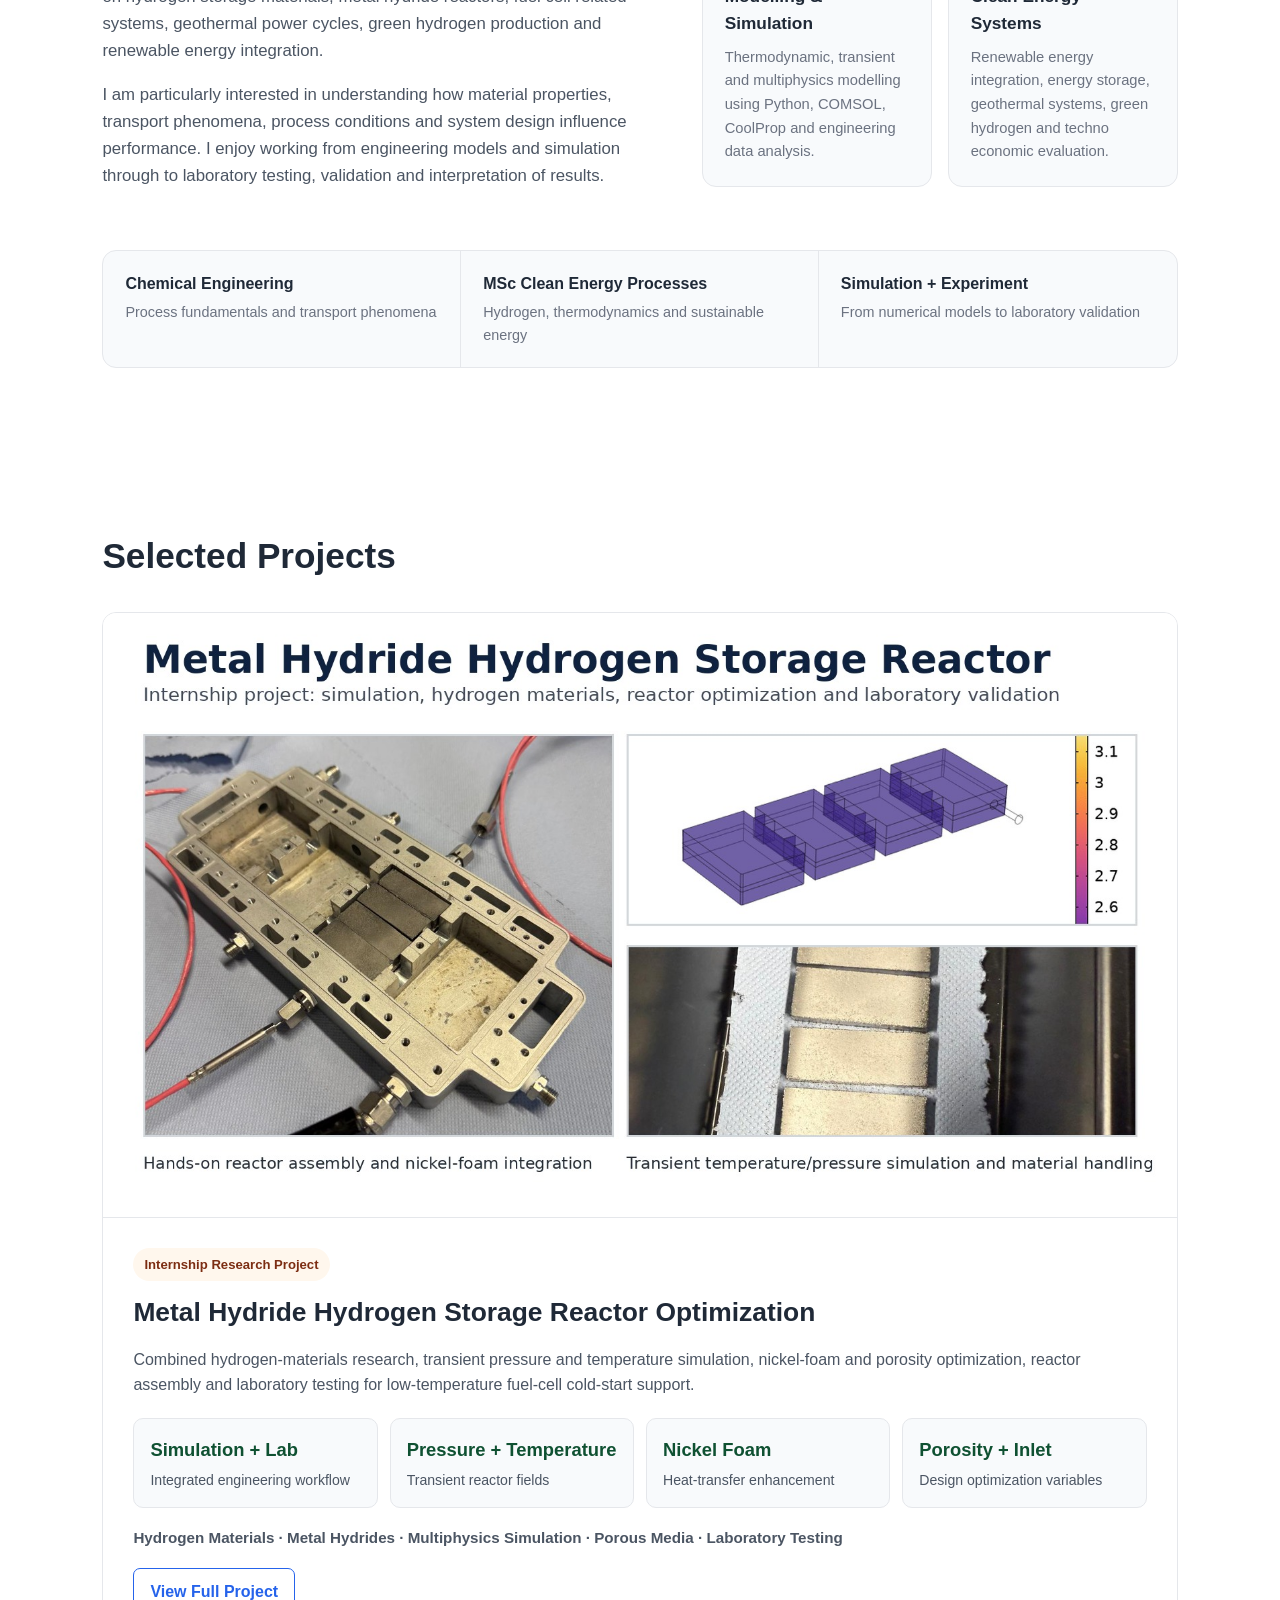
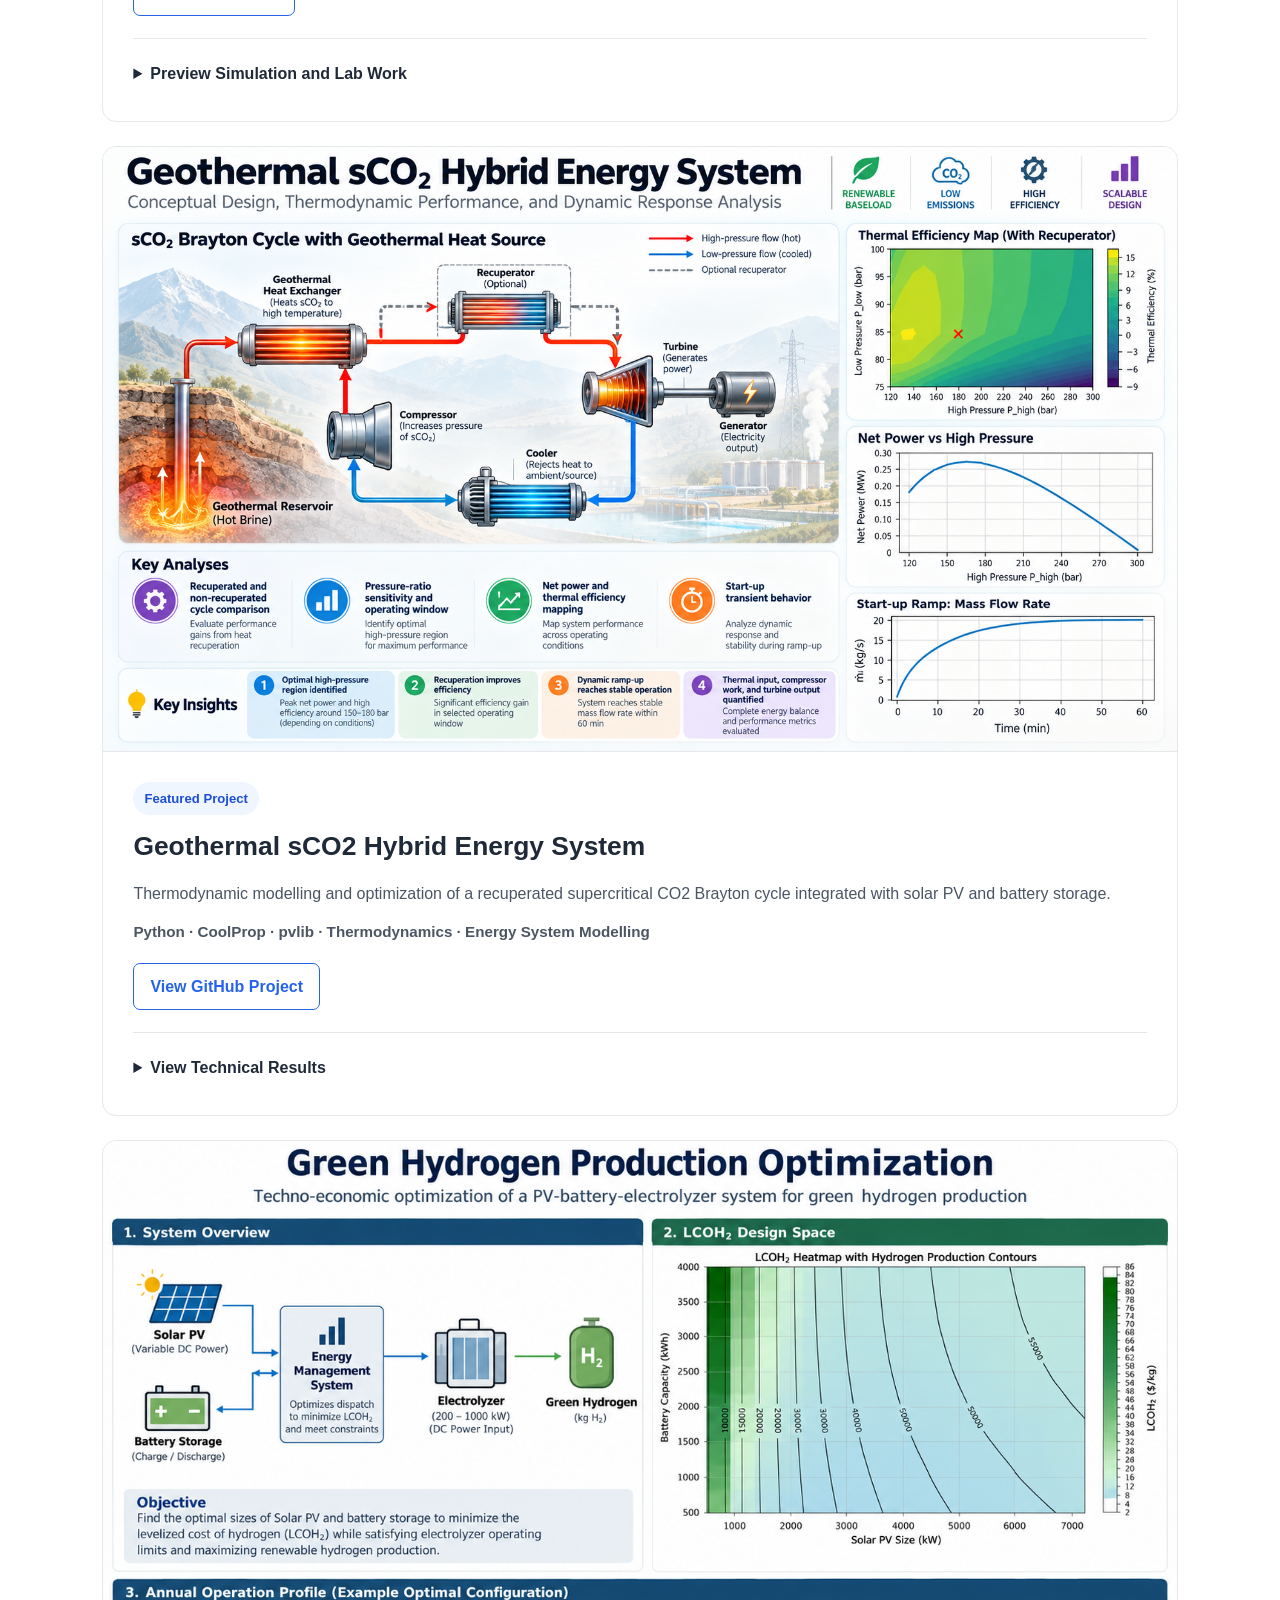
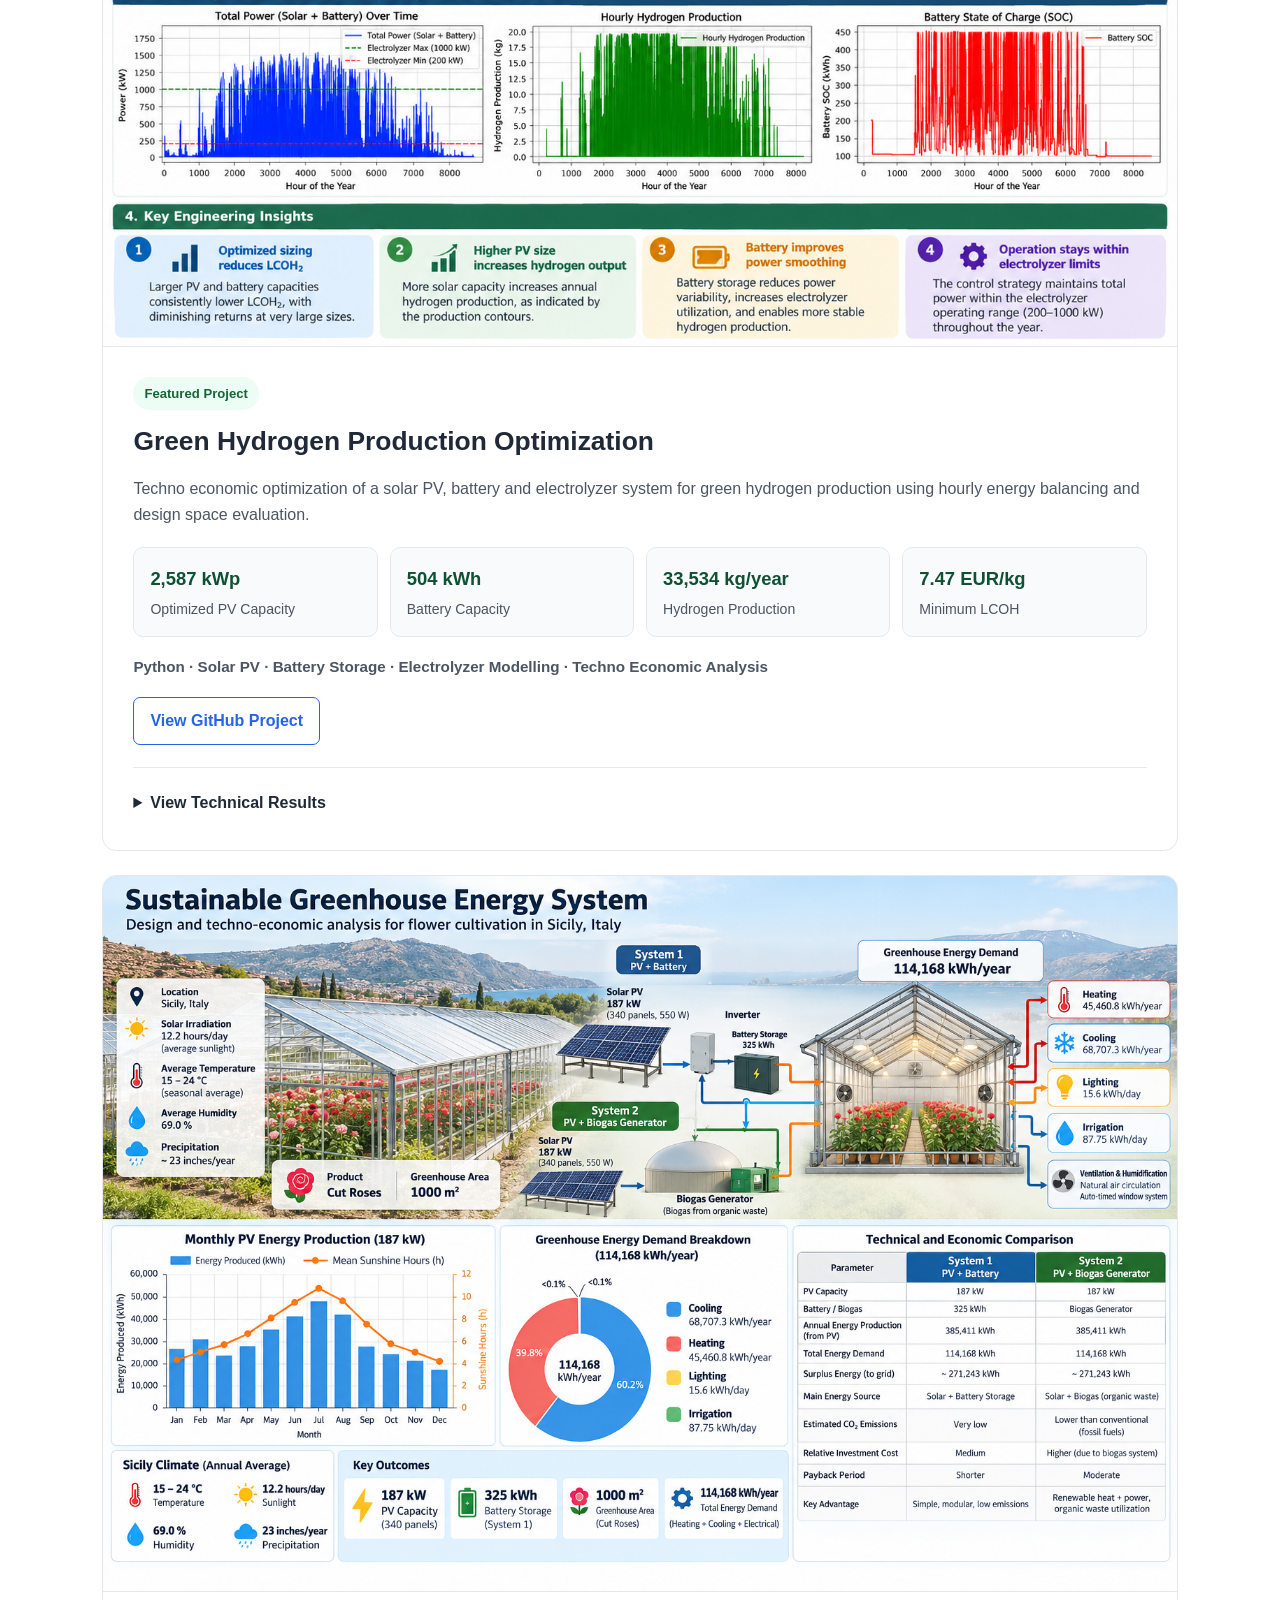
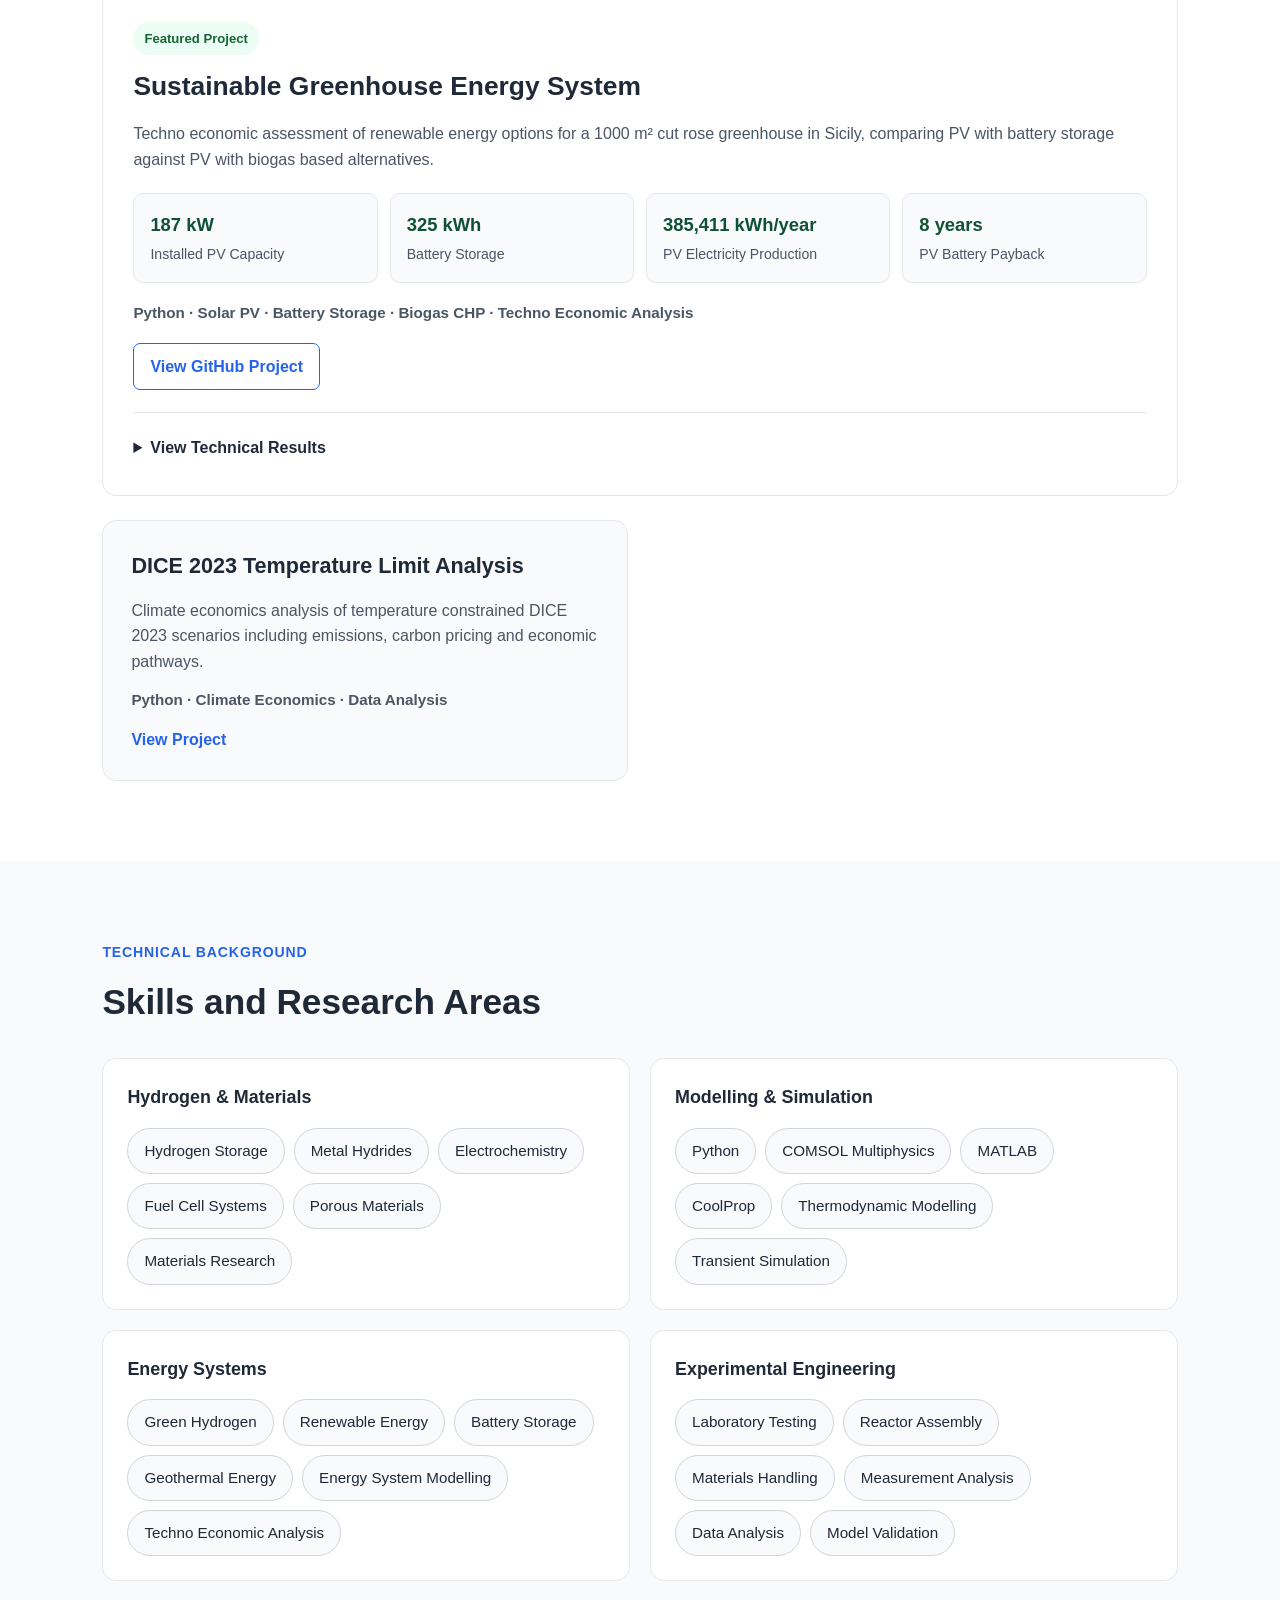
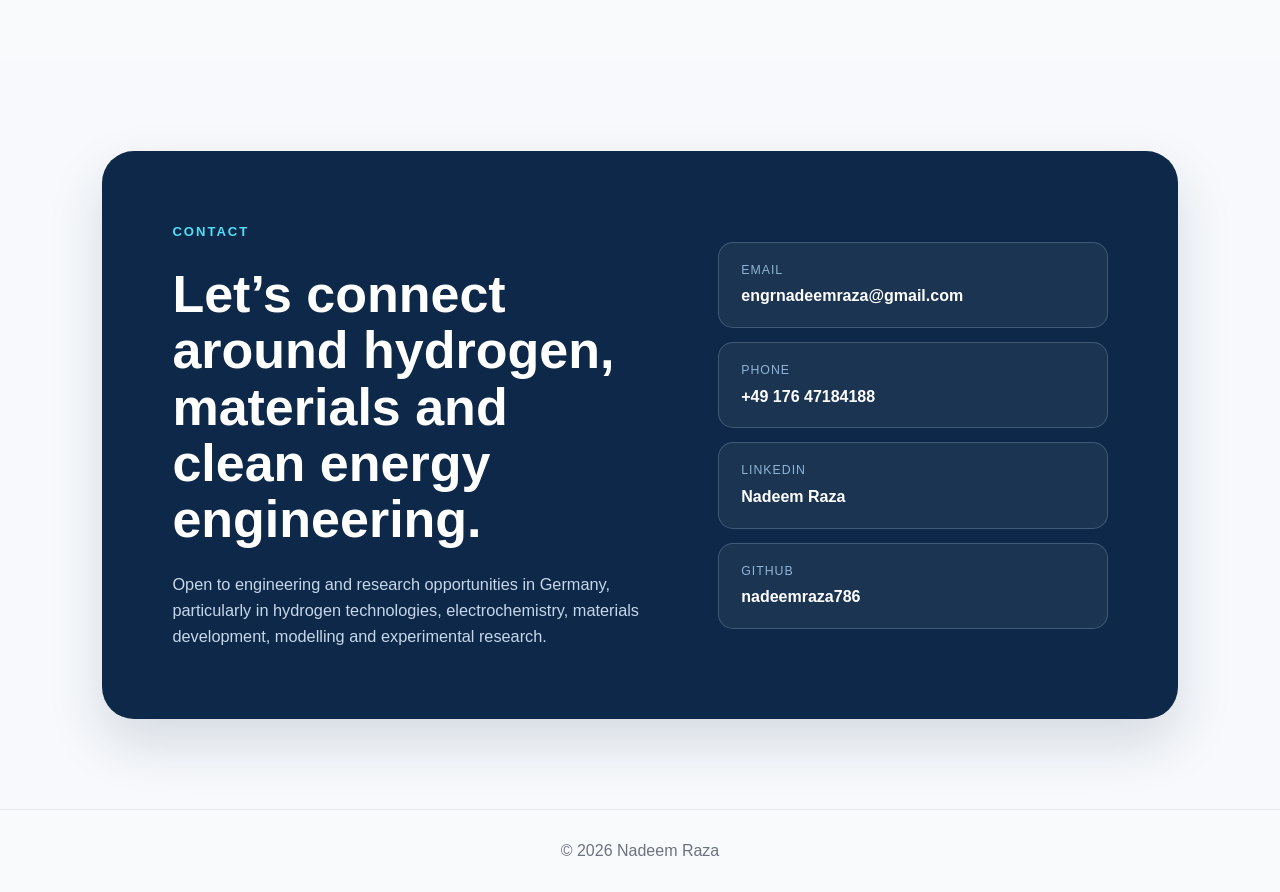
==== commit a41d2fa1: "Upgrade portfolio profile and contact section" ====
--- a/index.html
+++ b/index.html
@@ -3,7 +3,7 @@
 <head>
     <meta charset="UTF-8">
     <meta name="viewport" content="width=device-width, initial-scale=1.0">
-    <title>Nadeem Raza | Engineering Portfolio</title>
+    <title>Nadeem Raza | Chemical Engineer & Clean Energy Portfolio</title>
     <link rel="stylesheet" href="style.css">
 </head>
 
@@ -22,34 +22,145 @@
     </header>
 
     <section id="home" class="hero">
-        <div class="hero-content">
-            <p class="intro">Hello, I am</p>
-            <h1>Nadeem Raza</h1>
-            <h2>Energy Systems Engineer</h2>
-
-            <p class="hero-text">
-                I work on thermodynamic modelling, renewable energy systems,
-                hydrogen technologies and Python based engineering analysis.
-            </p>
-
-            <div class="hero-buttons">
-                <a href="#projects" class="btn primary">View Projects</a>
-                <a href="https://github.com/nadeemraza786"
-                   target="_blank"
-                   class="btn secondary">GitHub</a>
-            </div>
+        <div class="hero-layout">
+
+            <div class="hero-content">
+                <p class="intro">Chemical Engineer · MSc Clean Energy Processes</p>
+
+                <h1>Nadeem Raza</h1>
+
+                <h2>Hydrogen · Materials · Simulation · Clean Energy</h2>
+
+                <p class="hero-text">
+                    Chemical Engineer pursuing an MSc in Clean Energy Processes with experience
+                    in hydrogen technologies, electrochemistry, materials research, thermodynamic
+                    modelling, numerical simulation and experimental laboratory work.
+                </p>
+
+                <div class="hero-tags">
+                    <span>Hydrogen Technologies</span>
+                    <span>Materials Research</span>
+                    <span>Electrochemistry</span>
+                    <span>Thermodynamics</span>
+                    <span>Simulation</span>
+                    <span>Experimental Research</span>
+                </div>
+
+                <div class="hero-buttons">
+                    <a href="#projects" class="btn primary">View Projects</a>
+                    <a href="#about" class="btn secondary">About Me</a>
+                    <a href="#contact" class="btn secondary">Contact</a>
+                </div>
+            </div>
+
+            <div class="hero-profile">
+                <div class="profile-photo-frame">
+                    <img src="assets/images/nadeem-raza-profile.jpg"
+                         alt="Nadeem Raza"
+                         class="profile-photo">
+
+                    <div class="location-card">
+                        <strong>Based in Freiburg, Germany</strong>
+                        <span>Open to engineering and research opportunities</span>
+                    </div>
+                </div>
+            </div>
+
         </div>
     </section>
 
-    <section id="about" class="section">
-        <h2>About Me</h2>
-
-        <p class="section-text">
-            I am an engineering professional with an interest in energy systems,
-            thermodynamics and renewable technologies. My work combines
-            engineering fundamentals with Python based modelling, simulation
-            and data analysis.
-        </p>
+    <section id="about" class="section about-section">
+        <div class="about-identity">
+            <span>About Me</span>
+            <h2>Chemical engineering foundation, clean energy research focus</h2>
+            <p>
+                I work across materials, electrochemistry, hydrogen technologies,
+                thermodynamic systems and experimental engineering, combining modelling
+                with laboratory validation and engineering data analysis.
+            </p>
+        </div>
+        <div class="about-layout">
+
+            <div class="about-main">
+                <p class="section-label">Professional Profile</p>
+                <h3>Engineering across materials, processes and energy systems</h3>
+
+                <p>
+                    I am a Chemical Engineer pursuing an MSc in Clean Energy Processes,
+                    with a technical background spanning hydrogen technologies, electrochemistry,
+                    materials research, thermodynamics and renewable energy systems.
+                </p>
+
+                <p>
+                    My work combines numerical modelling, multiphysics simulation,
+                    laboratory experimentation and engineering data analysis. I have worked
+                    on hydrogen storage materials, metal hydride reactors, fuel cell related
+                    systems, geothermal power cycles, green hydrogen production and renewable
+                    energy integration.
+                </p>
+
+                <p>
+                    I am particularly interested in understanding how material properties,
+                    transport phenomena, process conditions and system design influence
+                    performance. I enjoy working from engineering models and simulation
+                    through to laboratory testing, validation and interpretation of results.
+                </p>
+            </div>
+
+            <div class="profile-highlights">
+                <div class="profile-card">
+                    <span class="profile-number">01</span>
+                    <h3>Hydrogen & Electrochemistry</h3>
+                    <p>
+                        Hydrogen storage, metal hydrides, fuel cell related systems,
+                        electrochemical energy conversion and hydrogen process analysis.
+                    </p>
+                </div>
+
+                <div class="profile-card">
+                    <span class="profile-number">02</span>
+                    <h3>Materials Research</h3>
+                    <p>
+                        Porous materials, nickel foam integration, material behavior,
+                        pressure composition relationships and laboratory sample work.
+                    </p>
+                </div>
+
+                <div class="profile-card">
+                    <span class="profile-number">03</span>
+                    <h3>Modelling & Simulation</h3>
+                    <p>
+                        Thermodynamic, transient and multiphysics modelling using Python,
+                        COMSOL, CoolProp and engineering data analysis.
+                    </p>
+                </div>
+
+                <div class="profile-card">
+                    <span class="profile-number">04</span>
+                    <h3>Clean Energy Systems</h3>
+                    <p>
+                        Renewable energy integration, energy storage, geothermal systems,
+                        green hydrogen and techno economic evaluation.
+                    </p>
+                </div>
+            </div>
+
+        </div>
+
+        <div class="profile-strip">
+            <div>
+                <strong>Chemical Engineering</strong>
+                <span>Process fundamentals and transport phenomena</span>
+            </div>
+            <div>
+                <strong>MSc Clean Energy Processes</strong>
+                <span>Hydrogen, thermodynamics and sustainable energy</span>
+            </div>
+            <div>
+                <strong>Simulation + Experiment</strong>
+                <span>From numerical models to laboratory validation</span>
+            </div>
+        </div>
     </section>
 
     <section id="projects" class="section projects-section">
@@ -384,37 +495,110 @@
         </div>
     </section>
 
-    <section id="skills" class="section">
-        <h2>Technical Skills</h2>
-
-        <div class="skills">
-            <span>Python</span>
-            <span>CoolProp</span>
-            <span>pvlib</span>
-            <span>MATLAB</span>
-            <span>COMSOL</span>
-            <span>Thermodynamics</span>
-            <span>Energy System Modelling</span>
-            <span>Renewable Energy</span>
-            <span>Hydrogen Systems</span>
-            <span>Data Analysis</span>
+    <section id="skills" class="section skills-section">
+        <p class="section-label">Technical Background</p>
+        <h2>Skills and Research Areas</h2>
+
+        <div class="skill-category-grid">
+
+            <div class="skill-category">
+                <h3>Hydrogen & Materials</h3>
+                <div class="skills">
+                    <span>Hydrogen Storage</span>
+                    <span>Metal Hydrides</span>
+                    <span>Electrochemistry</span>
+                    <span>Fuel Cell Systems</span>
+                    <span>Porous Materials</span>
+                    <span>Materials Research</span>
+                </div>
+            </div>
+
+            <div class="skill-category">
+                <h3>Modelling & Simulation</h3>
+                <div class="skills">
+                    <span>Python</span>
+                    <span>COMSOL Multiphysics</span>
+                    <span>MATLAB</span>
+                    <span>CoolProp</span>
+                    <span>Thermodynamic Modelling</span>
+                    <span>Transient Simulation</span>
+                </div>
+            </div>
+
+            <div class="skill-category">
+                <h3>Energy Systems</h3>
+                <div class="skills">
+                    <span>Green Hydrogen</span>
+                    <span>Renewable Energy</span>
+                    <span>Battery Storage</span>
+                    <span>Geothermal Energy</span>
+                    <span>Energy System Modelling</span>
+                    <span>Techno Economic Analysis</span>
+                </div>
+            </div>
+
+            <div class="skill-category">
+                <h3>Experimental Engineering</h3>
+                <div class="skills">
+                    <span>Laboratory Testing</span>
+                    <span>Reactor Assembly</span>
+                    <span>Materials Handling</span>
+                    <span>Measurement Analysis</span>
+                    <span>Data Analysis</span>
+                    <span>Model Validation</span>
+                </div>
+            </div>
+
         </div>
     </section>
 
-    <section id="contact" class="section contact-section">
-        <h2>Contact</h2>
-
-        <p>
-            Interested in engineering, research and energy system opportunities.
-        </p>
-
-        <div class="contact-links">
-            <a href="https://github.com/nadeemraza786" target="_blank">GitHub</a>
-
-            <a href="https://www.linkedin.com/in/nadeem-raza-255902208/"
-               target="_blank">
-                LinkedIn
-            </a>
+    <section id="contact" class="section contact-section contact-premium">
+        <div class="contact-shell">
+
+            <div class="contact-copy">
+                <p class="contact-label">Contact</p>
+
+                <h2>
+                    Let’s connect around hydrogen, materials and clean energy engineering.
+                </h2>
+
+                <p>
+                    Open to engineering and research opportunities in Germany,
+                    particularly in hydrogen technologies, electrochemistry,
+                    materials development, modelling and experimental research.
+                </p>
+            </div>
+
+            <div class="contact-details">
+
+                <a class="contact-item"
+                   href="mailto:engrnadeemraza@gmail.com">
+                    <span class="contact-small">Email</span>
+                    <strong>engrnadeemraza@gmail.com</strong>
+                </a>
+
+                <a class="contact-item"
+                   href="tel:+4917647184188">
+                    <span class="contact-small">Phone</span>
+                    <strong>+49 176 47184188</strong>
+                </a>
+
+                <a class="contact-item"
+                   href="https://www.linkedin.com/in/nadeem-raza-255902208/"
+                   target="_blank">
+                    <span class="contact-small">LinkedIn</span>
+                    <strong>Nadeem Raza</strong>
+                </a>
+
+                <a class="contact-item"
+                   href="https://github.com/nadeemraza786"
+                   target="_blank">
+                    <span class="contact-small">GitHub</span>
+                    <strong>nadeemraza786</strong>
+                </a>
+
+            </div>
+
         </div>
     </section>
 
--- a/style.css
+++ b/style.css
@@ -580,3 +580,421 @@
         grid-template-columns: 1fr;
     }
 }
+
+
+/* Professional profile update */
+.hero {
+    min-height: 92vh;
+}
+
+.hero-content {
+    max-width: 900px;
+}
+
+.hero h2 {
+    max-width: 850px;
+}
+
+.hero-tags {
+    display: flex;
+    flex-wrap: wrap;
+    gap: 10px;
+    margin: 0 0 30px;
+}
+
+.hero-tags span {
+    padding: 8px 13px;
+    border: 1px solid #dbe4f0;
+    background: rgba(255,255,255,0.85);
+    border-radius: 999px;
+    color: #334155;
+    font-size: 0.9rem;
+    font-weight: 600;
+}
+
+.about-section {
+    background: #ffffff;
+}
+
+.section-label {
+    display: block;
+    color: #2563eb;
+    font-size: 0.88rem;
+    font-weight: 700;
+    letter-spacing: 0.06em;
+    text-transform: uppercase;
+    margin-bottom: 10px;
+}
+
+.about-layout {
+    display: grid;
+    grid-template-columns: 1.15fr 1fr;
+    gap: 52px;
+    align-items: start;
+}
+
+.about-main h2 {
+    font-size: 2.55rem;
+    line-height: 1.18;
+    margin-bottom: 24px;
+}
+
+.about-main p {
+    color: #4b5563;
+    font-size: 1.05rem;
+    margin-bottom: 18px;
+    max-width: 760px;
+}
+
+.profile-highlights {
+    display: grid;
+    grid-template-columns: repeat(2, minmax(0, 1fr));
+    gap: 16px;
+}
+
+.profile-card {
+    background: #f8fafc;
+    border: 1px solid #e5e7eb;
+    border-radius: 14px;
+    padding: 22px;
+}
+
+.profile-number {
+    display: inline-block;
+    color: #2563eb;
+    font-size: 0.78rem;
+    font-weight: 800;
+    margin-bottom: 8px;
+}
+
+.profile-card h3 {
+    font-size: 1.08rem;
+    margin-bottom: 8px;
+}
+
+.profile-card p {
+    color: #6b7280;
+    font-size: 0.92rem;
+}
+
+.profile-strip {
+    margin-top: 42px;
+    display: grid;
+    grid-template-columns: repeat(3, minmax(0, 1fr));
+    border: 1px solid #e5e7eb;
+    border-radius: 14px;
+    overflow: hidden;
+    background: #f8fafc;
+}
+
+.profile-strip div {
+    padding: 20px 22px;
+    border-right: 1px solid #e5e7eb;
+}
+
+.profile-strip div:last-child {
+    border-right: none;
+}
+
+.profile-strip strong,
+.profile-strip span {
+    display: block;
+}
+
+.profile-strip strong {
+    margin-bottom: 4px;
+    color: #1f2937;
+}
+
+.profile-strip span {
+    color: #6b7280;
+    font-size: 0.9rem;
+}
+
+.skills-section {
+    background: #f8fafc;
+}
+
+.skill-category-grid {
+    display: grid;
+    grid-template-columns: repeat(2, minmax(0, 1fr));
+    gap: 20px;
+}
+
+.skill-category {
+    background: white;
+    border: 1px solid #e5e7eb;
+    border-radius: 14px;
+    padding: 24px;
+}
+
+.skill-category h3 {
+    margin-bottom: 16px;
+    font-size: 1.12rem;
+}
+
+.skill-category .skills {
+    gap: 9px;
+}
+
+.skill-category .skills span {
+    background: #f8fafc;
+}
+
+@media (max-width: 900px) {
+    .about-layout,
+    .skill-category-grid {
+        grid-template-columns: 1fr;
+    }
+
+    .profile-strip {
+        grid-template-columns: 1fr;
+    }
+
+    .profile-strip div {
+        border-right: none;
+        border-bottom: 1px solid #e5e7eb;
+    }
+
+    .profile-strip div:last-child {
+        border-bottom: none;
+    }
+}
+
+@media (max-width: 650px) {
+    .profile-highlights {
+        grid-template-columns: 1fr;
+    }
+
+    .about-main h2 {
+        font-size: 2rem;
+    }
+}
+
+
+/* Profile photo and upgraded contact section */
+.hero {
+    min-height: 92vh;
+    padding: 70px 7%;
+}
+
+.hero-layout {
+    width: 100%;
+    display: grid;
+    grid-template-columns: minmax(0, 1.15fr) minmax(340px, 0.85fr);
+    gap: 64px;
+    align-items: center;
+}
+
+.hero-content {
+    max-width: 820px;
+}
+
+.hero-profile {
+    display: flex;
+    justify-content: center;
+}
+
+.profile-photo-frame {
+    position: relative;
+    width: min(100%, 470px);
+    padding: 10px;
+    border-radius: 34px;
+    background: white;
+    box-shadow: 0 24px 55px rgba(15, 35, 65, 0.13);
+}
+
+.profile-photo {
+    width: 100%;
+    display: block;
+    aspect-ratio: 0.96 / 1;
+    object-fit: cover;
+    object-position: center top;
+    border-radius: 28px;
+}
+
+.location-card {
+    position: absolute;
+    left: -24px;
+    bottom: 34px;
+    width: min(330px, 78%);
+    padding: 22px 24px;
+    background: rgba(255, 255, 255, 0.95);
+    backdrop-filter: blur(9px);
+    border: 1px solid rgba(226, 232, 240, 0.95);
+    border-radius: 18px;
+    box-shadow: 0 15px 35px rgba(15, 35, 65, 0.13);
+}
+
+.location-card strong,
+.location-card span {
+    display: block;
+}
+
+.location-card strong {
+    font-size: 1.02rem;
+    color: #0f172a;
+    margin-bottom: 6px;
+}
+
+.location-card span {
+    color: #64748b;
+    font-size: 0.9rem;
+    line-height: 1.5;
+}
+
+.about-identity {
+    max-width: 880px;
+    margin-bottom: 42px;
+}
+
+.about-identity > span {
+    display: inline-block;
+    color: #2563eb;
+    font-size: 0.86rem;
+    font-weight: 800;
+    letter-spacing: 0.08em;
+    text-transform: uppercase;
+    margin-bottom: 10px;
+}
+
+.about-identity h2 {
+    font-size: 2.6rem;
+    line-height: 1.16;
+    margin-bottom: 16px;
+}
+
+.about-identity p {
+    max-width: 780px;
+    color: #4b5563;
+    font-size: 1.08rem;
+}
+
+.about-main h3 {
+    font-size: 1.7rem;
+    margin-bottom: 22px;
+}
+
+.contact-premium {
+    background: #f7f9fc;
+    padding-top: 90px;
+    padding-bottom: 90px;
+}
+
+.contact-shell {
+    max-width: 1280px;
+    margin: 0 auto;
+    display: grid;
+    grid-template-columns: 1.1fr 0.9fr;
+    gap: 70px;
+    align-items: center;
+    padding: 70px;
+    border-radius: 32px;
+    background: #0d2848;
+    color: white;
+    box-shadow: 0 24px 55px rgba(13, 40, 72, 0.14);
+}
+
+.contact-label {
+    color: #55ddf4;
+    text-transform: uppercase;
+    letter-spacing: 0.15em;
+    font-size: 0.82rem;
+    font-weight: 800;
+    margin-bottom: 24px;
+}
+
+.contact-copy h2 {
+    max-width: 700px;
+    color: white;
+    font-size: 3.25rem;
+    line-height: 1.08;
+    margin-bottom: 24px;
+}
+
+.contact-copy > p:last-child {
+    max-width: 700px;
+    color: #c7d7ea;
+    font-size: 1.02rem;
+}
+
+.contact-details {
+    display: grid;
+    gap: 14px;
+}
+
+.contact-item {
+    display: block;
+    padding: 18px 22px;
+    border-radius: 15px;
+    border: 1px solid rgba(176, 200, 226, 0.25);
+    background: rgba(255, 255, 255, 0.06);
+    text-decoration: none;
+    color: white;
+    transition: transform 0.2s ease, background 0.2s ease;
+}
+
+.contact-item:hover {
+    transform: translateY(-2px);
+    background: rgba(255, 255, 255, 0.1);
+}
+
+.contact-small {
+    display: block;
+    color: #8fb4d8;
+    font-size: 0.77rem;
+    text-transform: uppercase;
+    letter-spacing: 0.08em;
+    margin-bottom: 3px;
+}
+
+.contact-item strong {
+    font-size: 1rem;
+    word-break: break-word;
+}
+
+@media (max-width: 1000px) {
+    .hero-layout,
+    .contact-shell {
+        grid-template-columns: 1fr;
+    }
+
+    .hero-profile {
+        margin-top: 20px;
+    }
+
+    .contact-shell {
+        gap: 36px;
+        padding: 48px;
+    }
+
+    .contact-copy h2 {
+        font-size: 2.6rem;
+    }
+}
+
+@media (max-width: 650px) {
+    .profile-photo-frame {
+        width: 92%;
+    }
+
+    .location-card {
+        left: -8px;
+        bottom: 20px;
+        width: 86%;
+        padding: 17px 18px;
+    }
+
+    .contact-shell {
+        padding: 32px 24px;
+        border-radius: 24px;
+    }
+
+    .contact-copy h2 {
+        font-size: 2.1rem;
+    }
+
+    .about-identity h2 {
+        font-size: 2rem;
+    }
+}
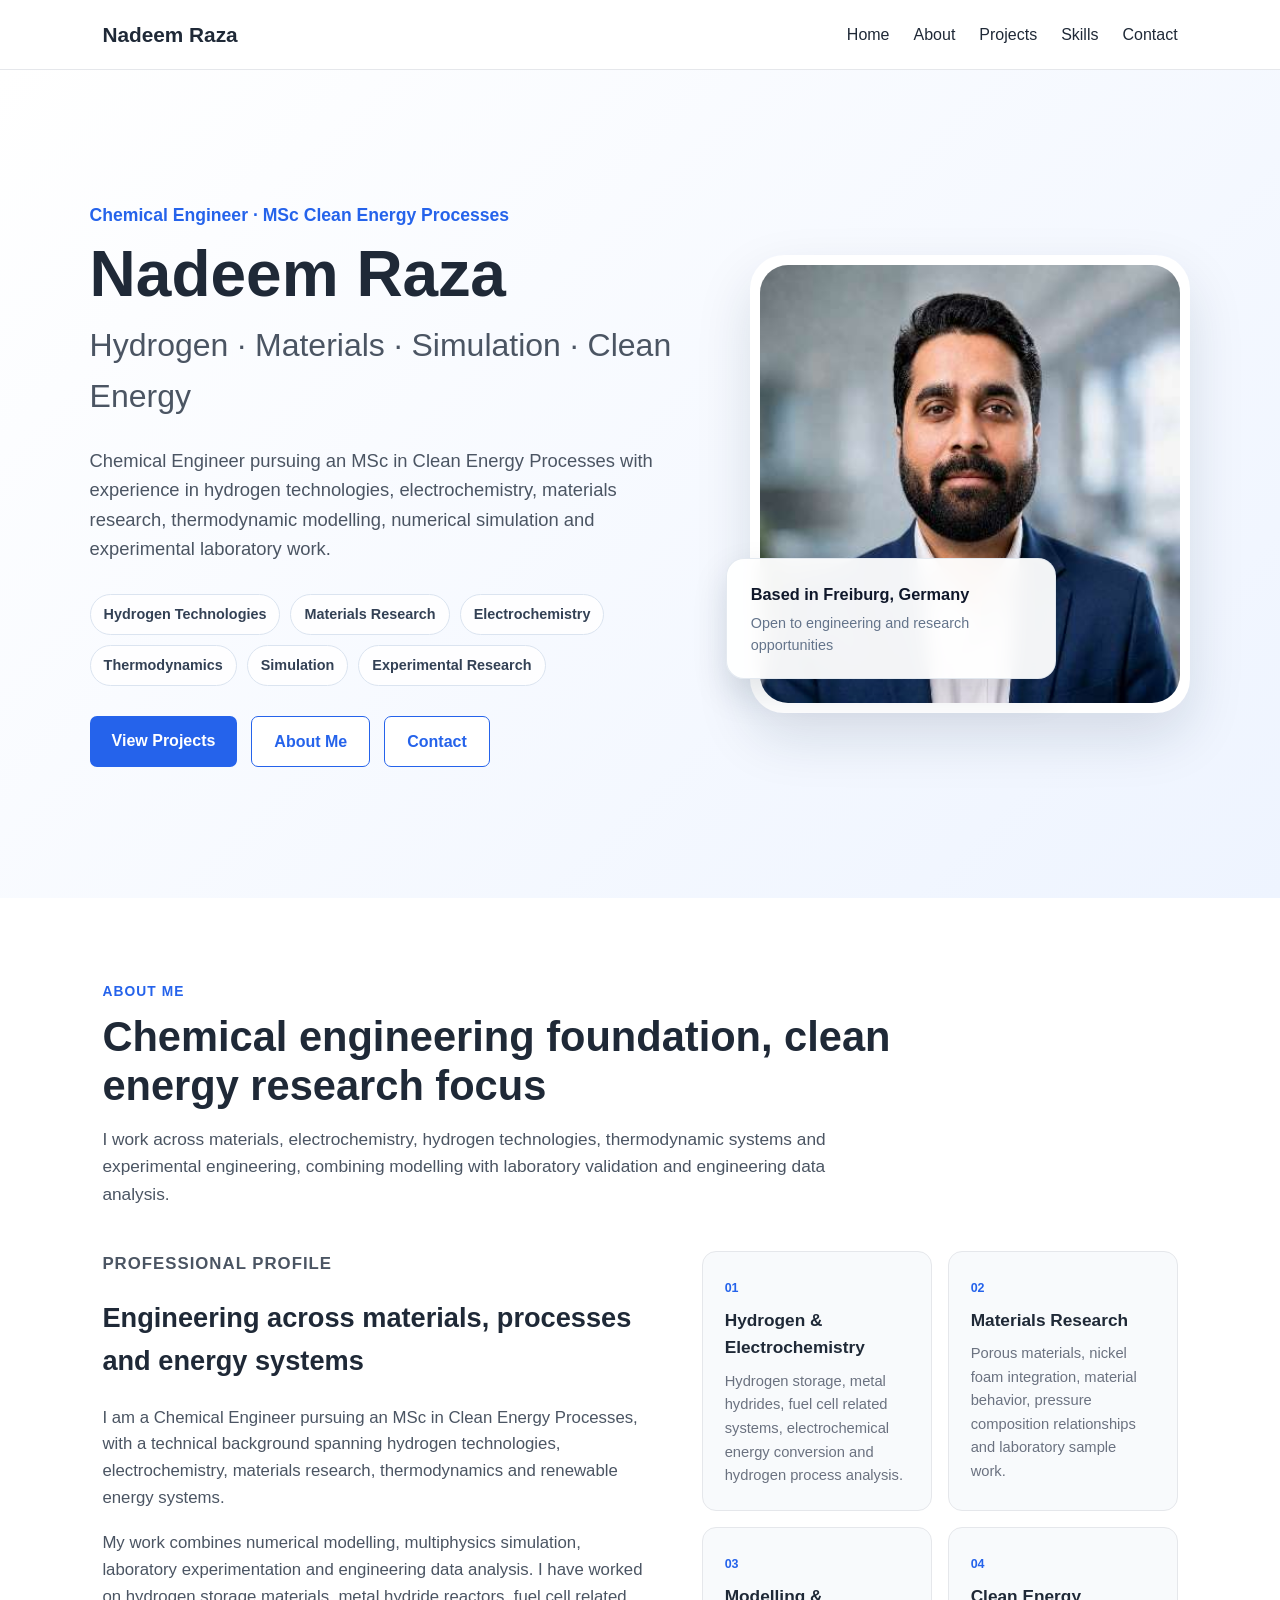
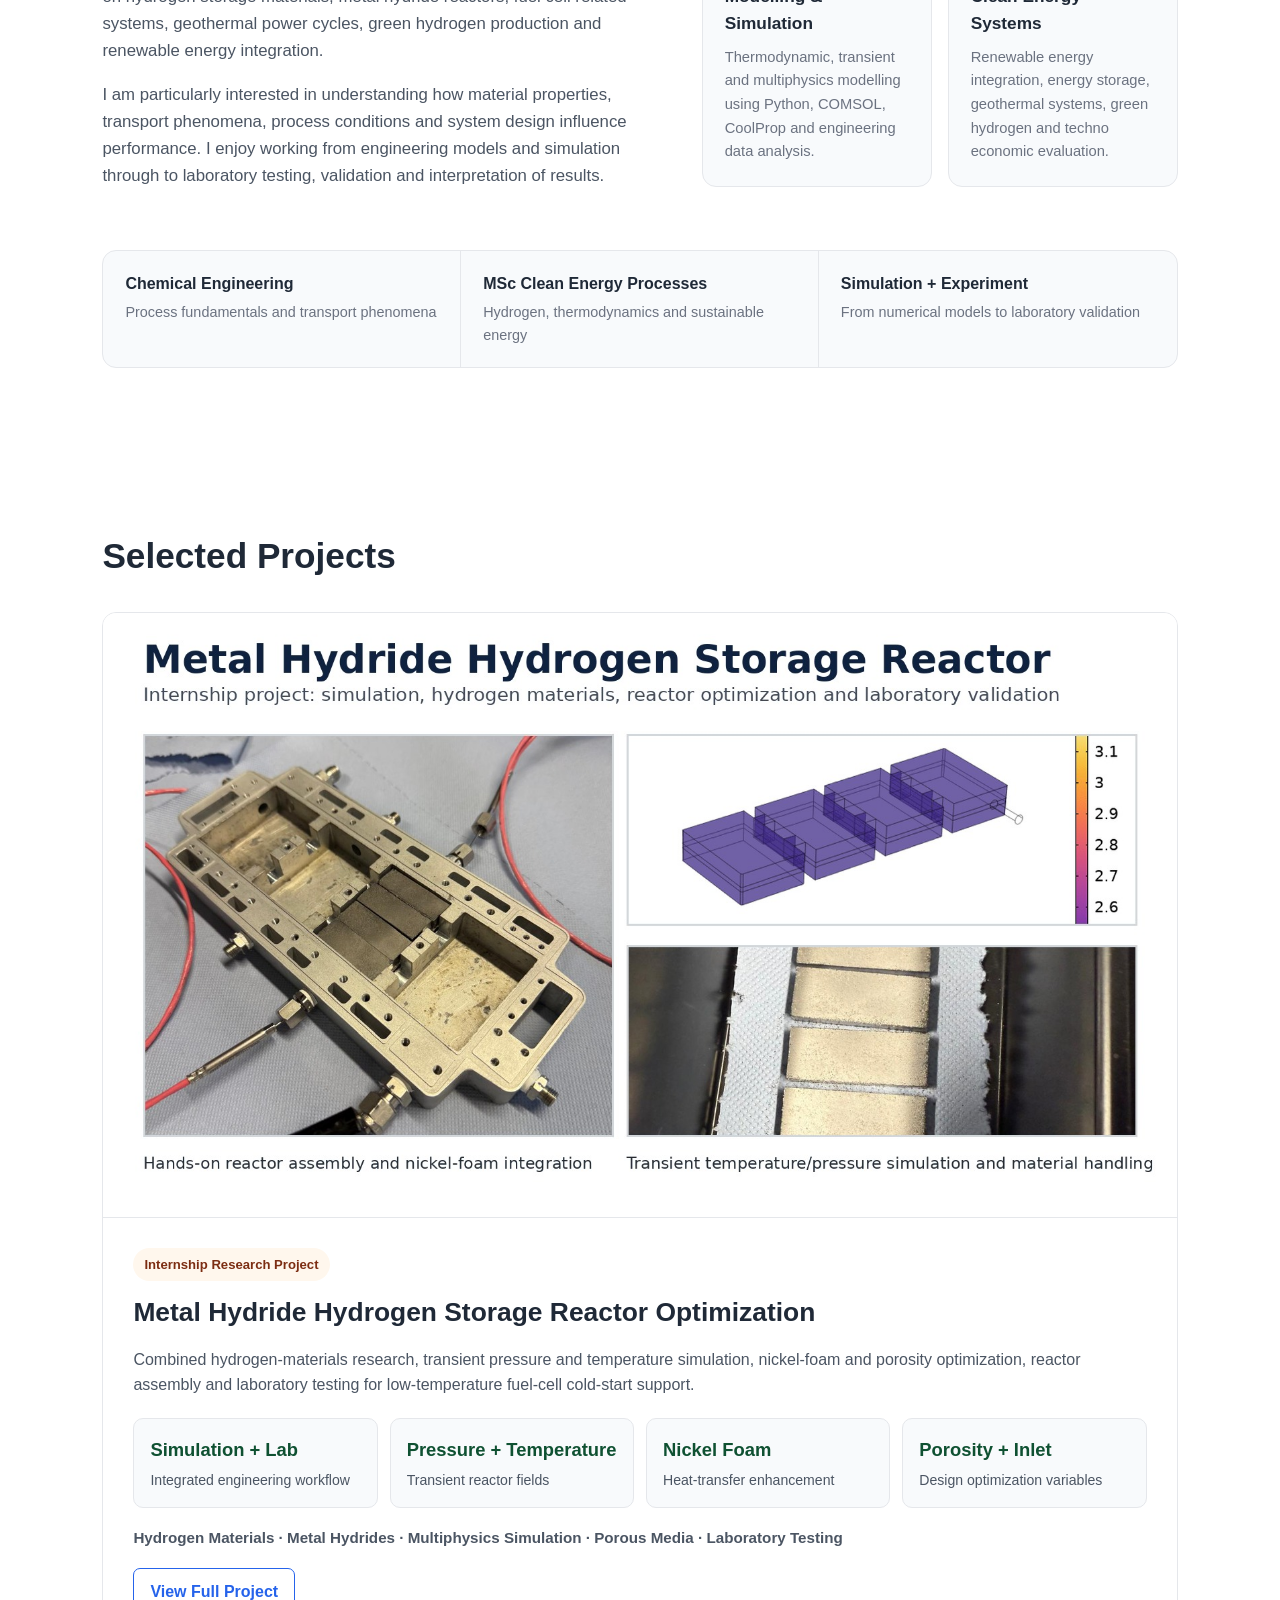
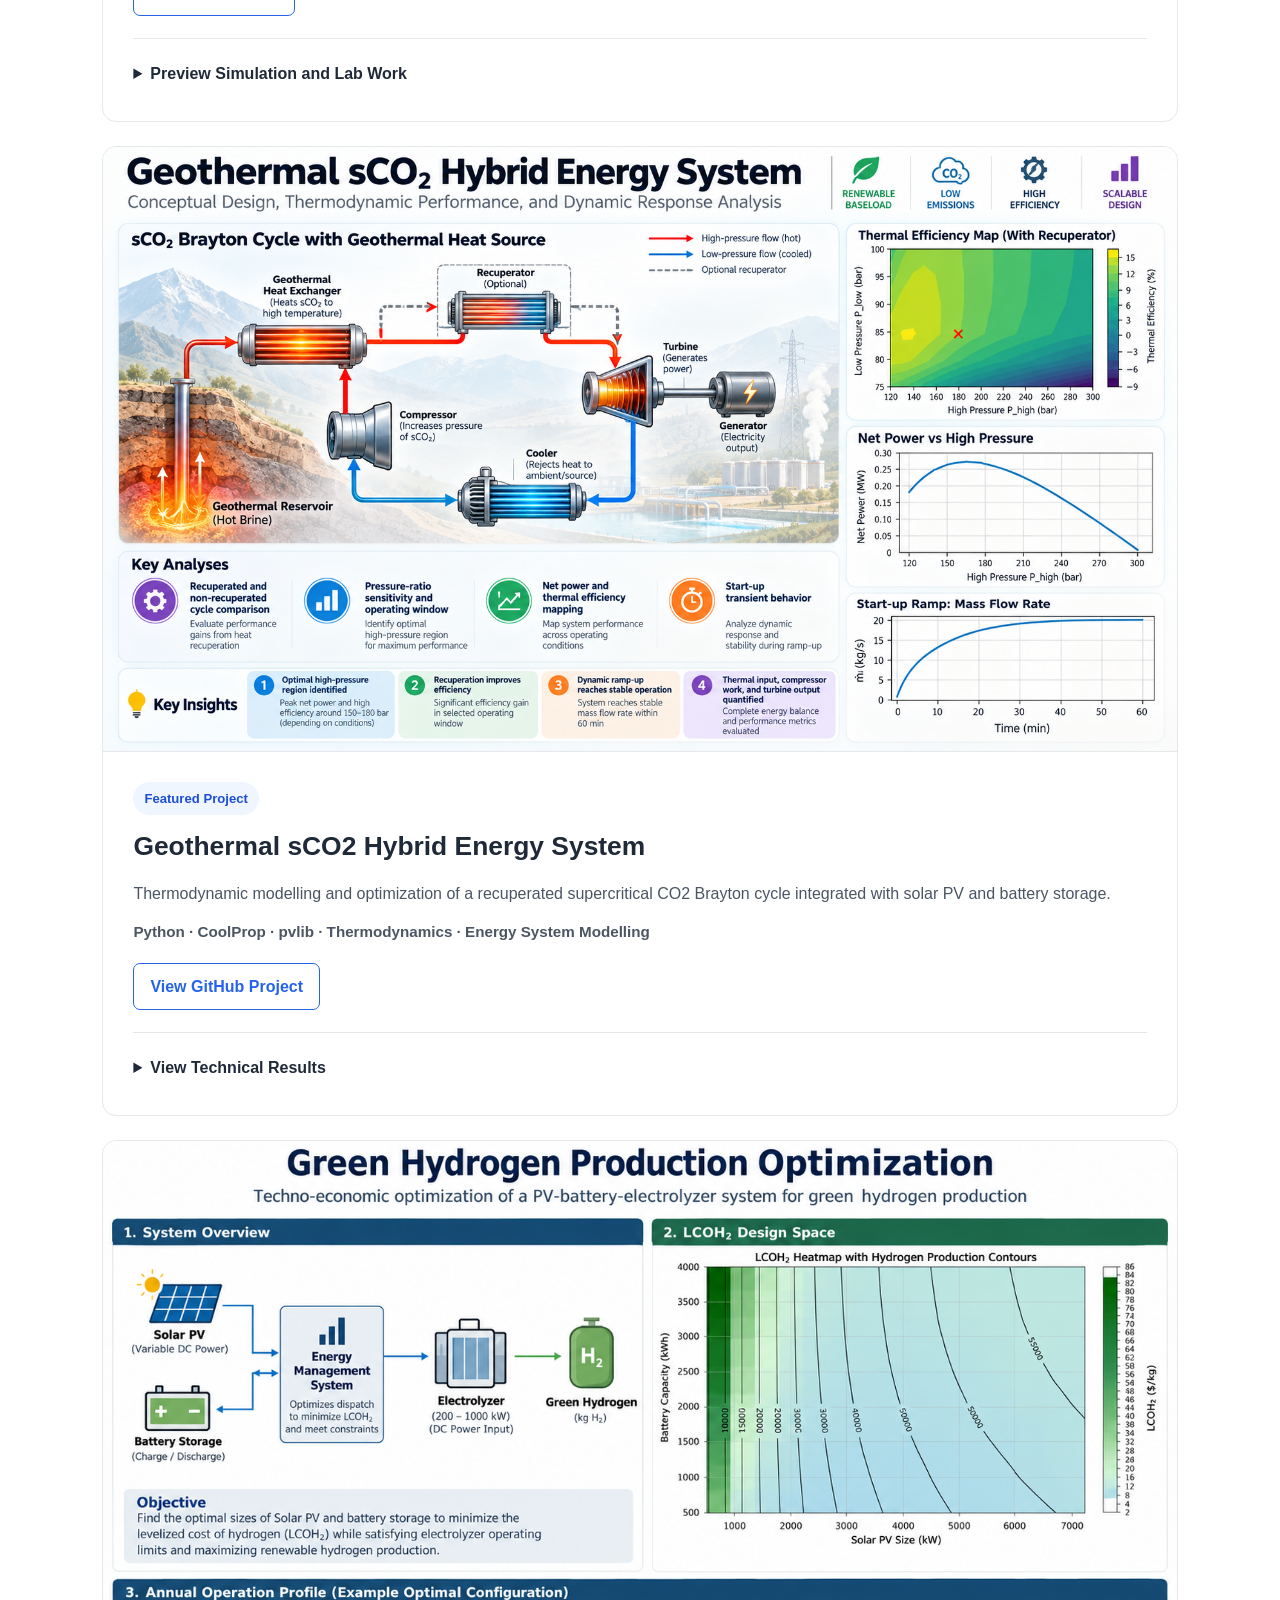
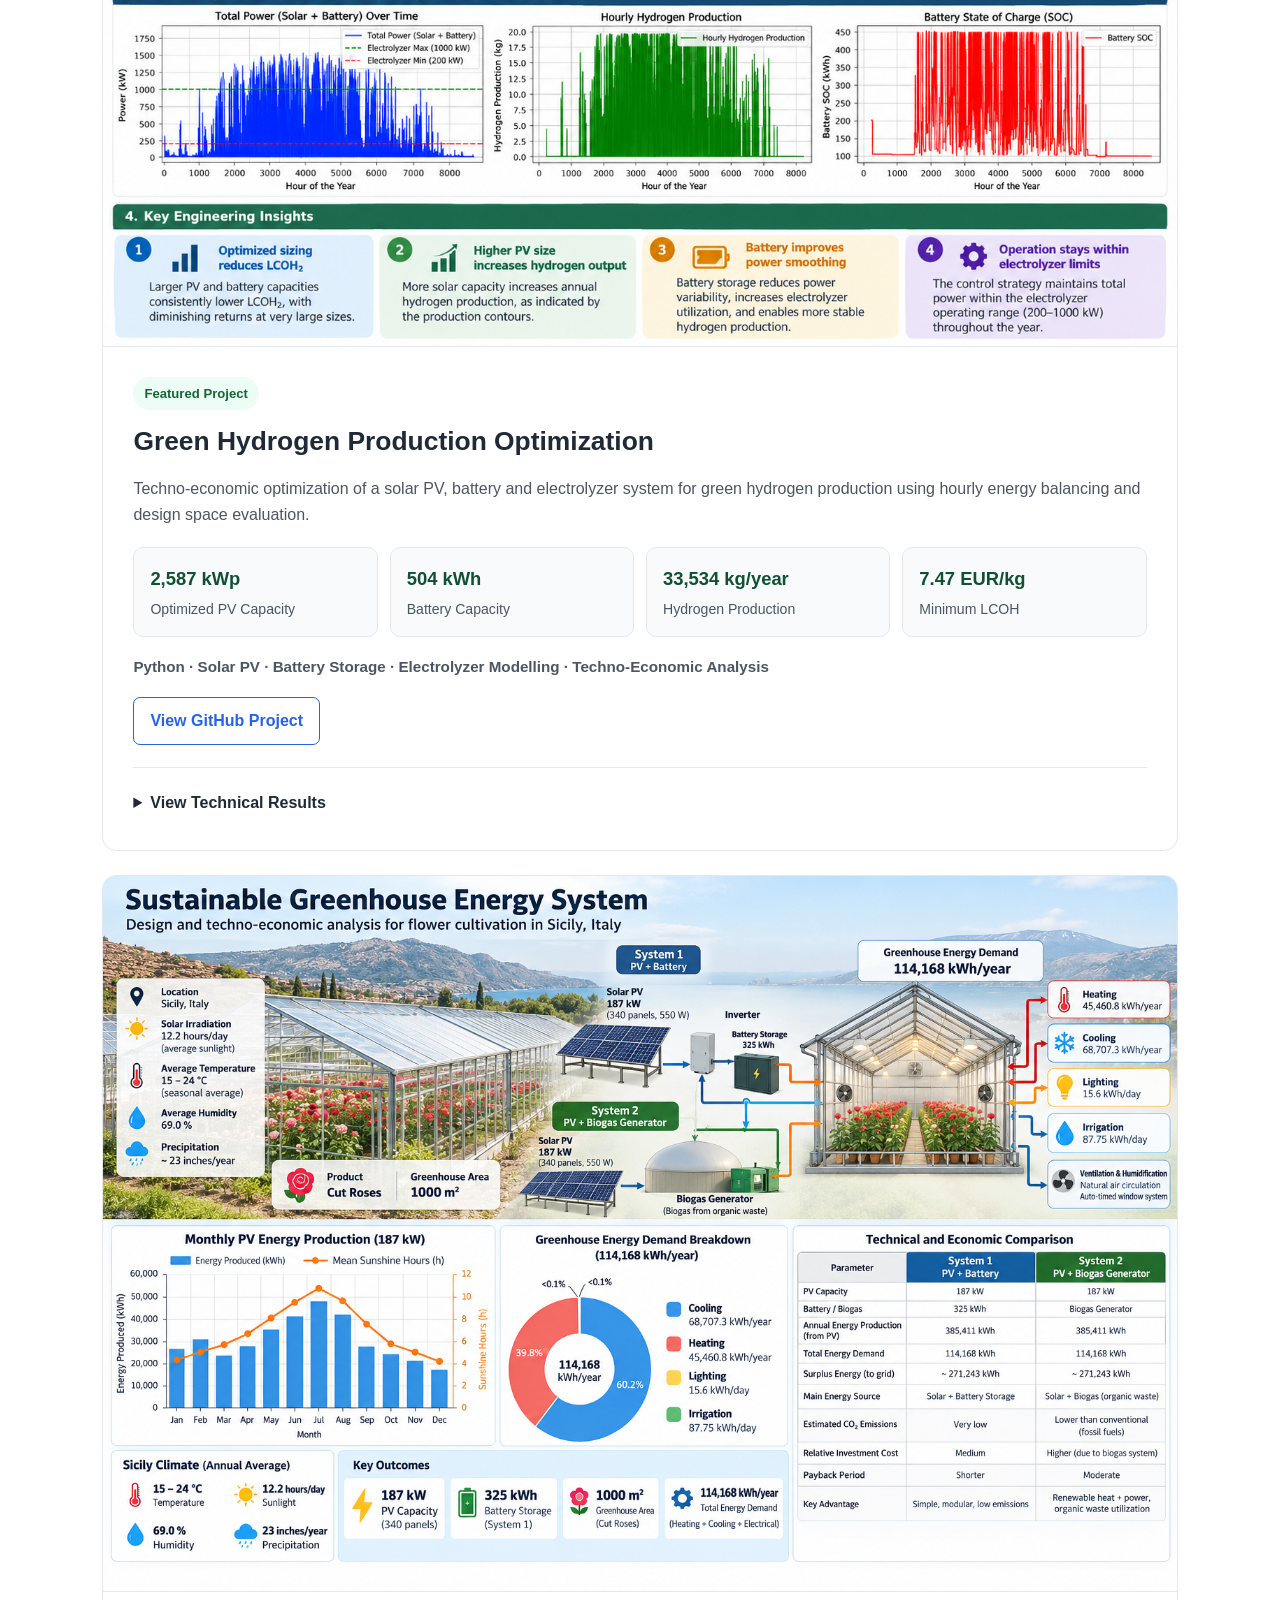
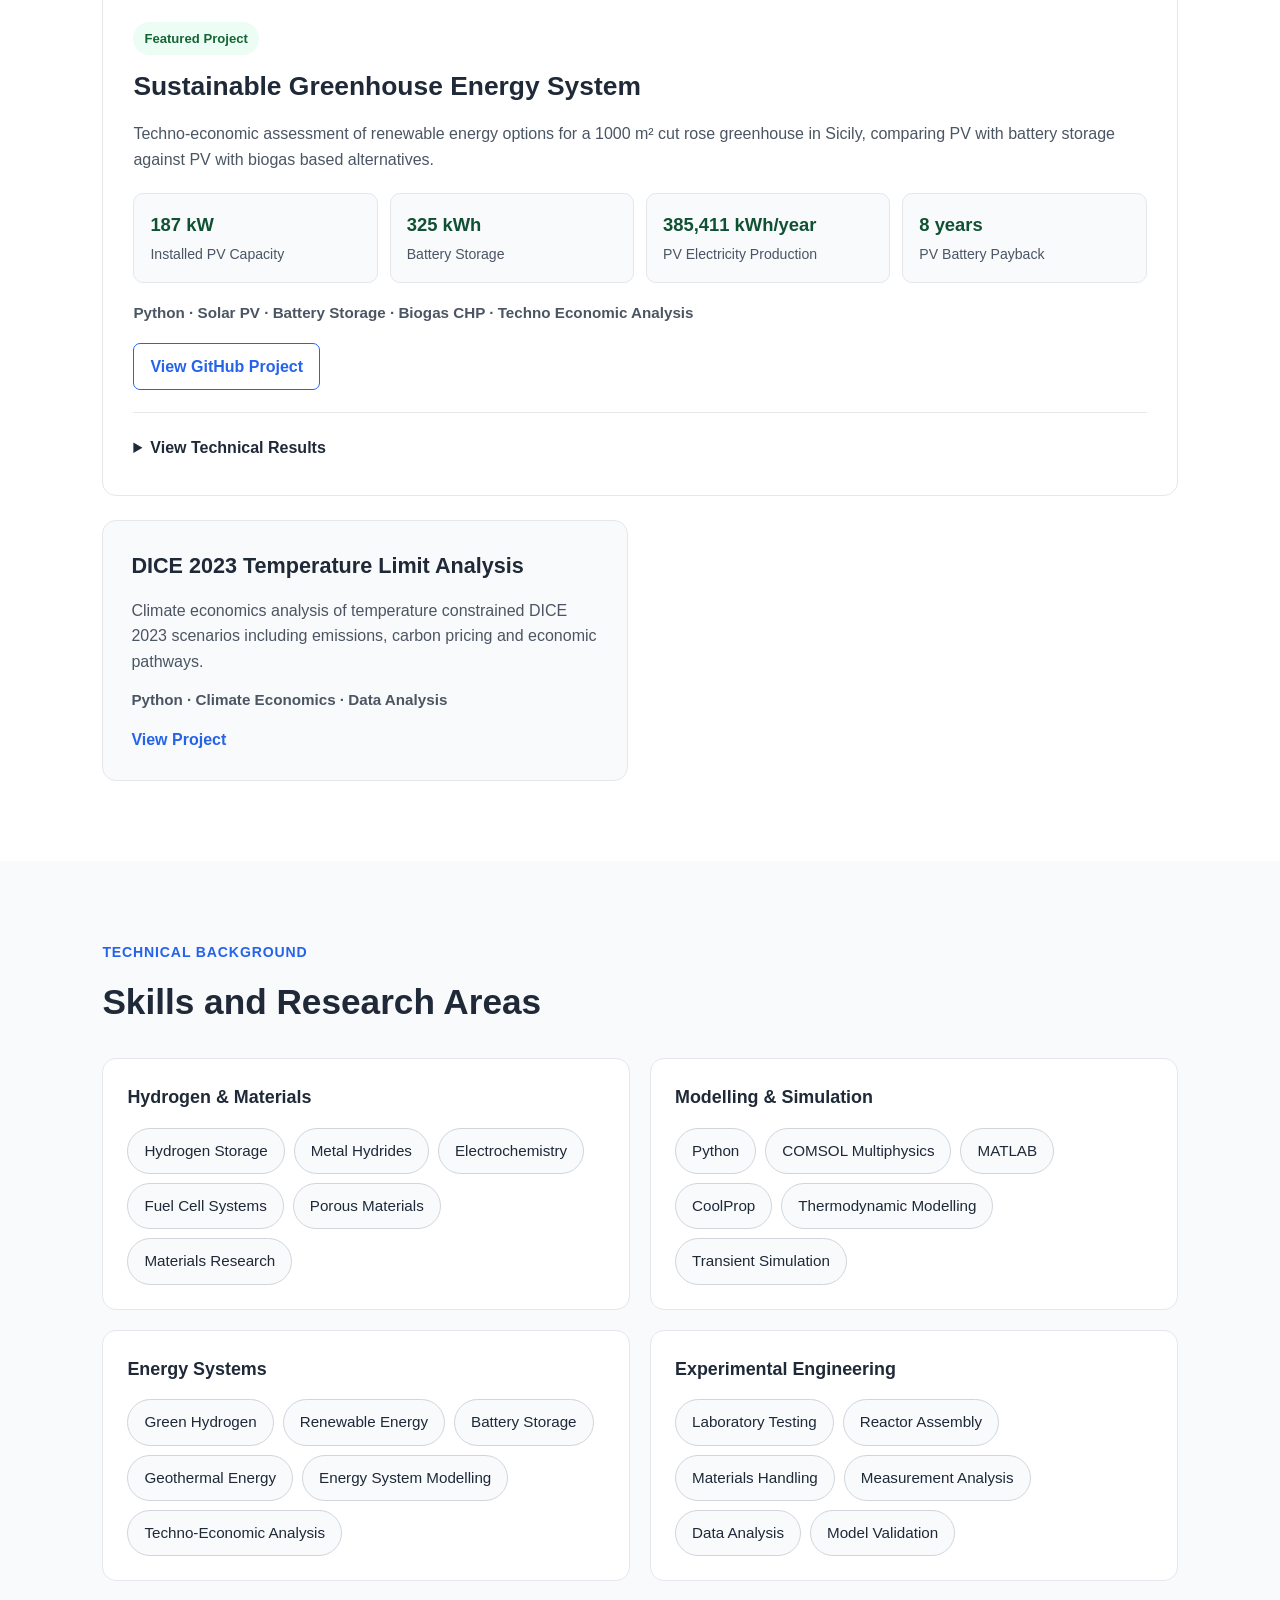
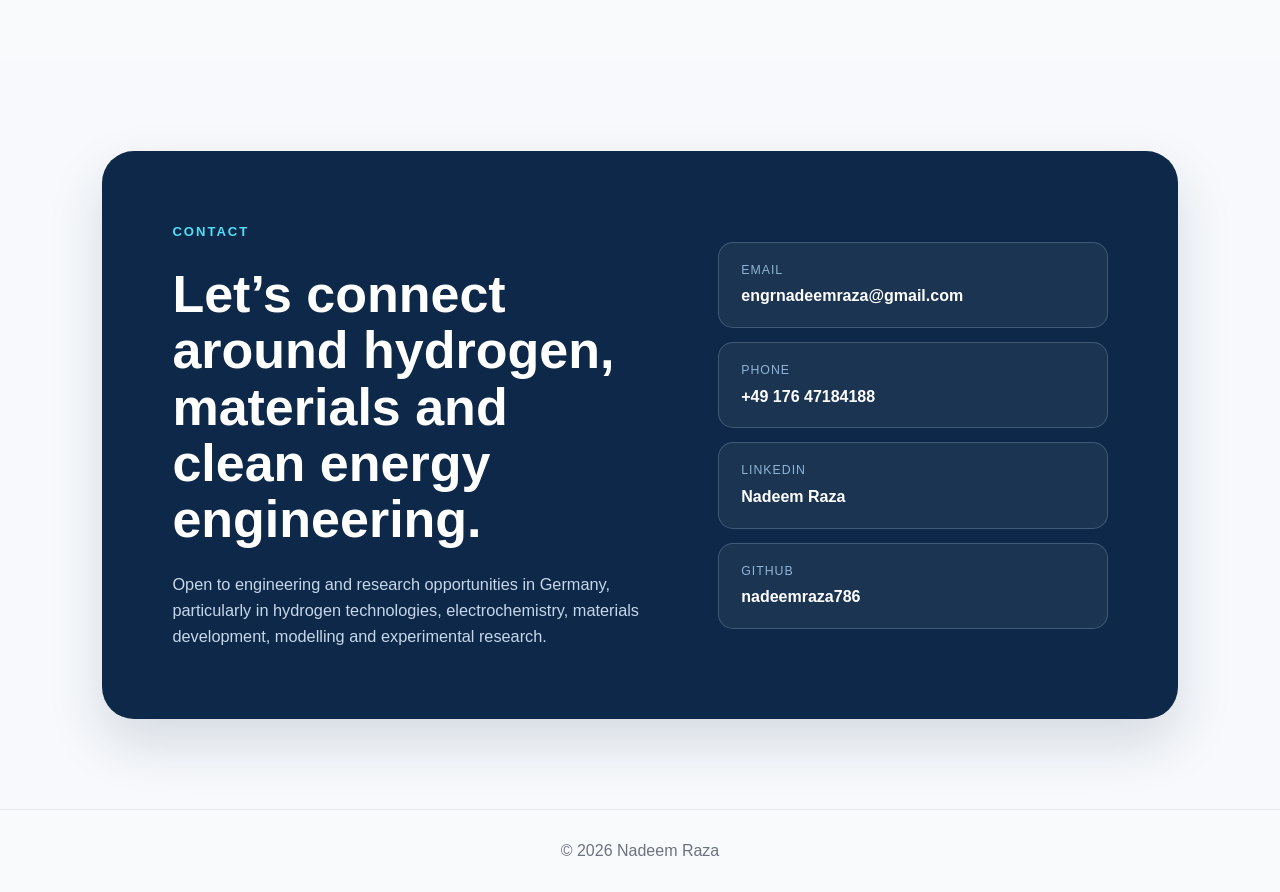
==== commit 59aa5239: "Fix hyphenation in techno-economic phrases" ====
--- a/index.html
+++ b/index.html
@@ -328,7 +328,7 @@
                     <h3>Green Hydrogen Production Optimization</h3>
 
                     <p>
-                        Techno economic optimization of a solar PV, battery and
+                        Techno-economic optimization of a solar PV, battery and
                         electrolyzer system for green hydrogen production using
                         hourly energy balancing and design space evaluation.
                     </p>
@@ -353,7 +353,7 @@
                     </div>
 
                     <p class="tools">
-                        Python · Solar PV · Battery Storage · Electrolyzer Modelling · Techno Economic Analysis
+                        Python · Solar PV · Battery Storage · Electrolyzer Modelling · Techno-Economic Analysis
                     </p>
 
                     <div class="project-actions">
@@ -403,7 +403,7 @@
                     <h3>Sustainable Greenhouse Energy System</h3>
 
                     <p>
-                        Techno economic assessment of renewable energy options for a
+                        Techno-economic assessment of renewable energy options for a
                         1000 m² cut rose greenhouse in Sicily, comparing PV with battery
                         storage against PV with biogas based alternatives.
                     </p>
@@ -533,7 +533,7 @@
                     <span>Battery Storage</span>
                     <span>Geothermal Energy</span>
                     <span>Energy System Modelling</span>
-                    <span>Techno Economic Analysis</span>
+                    <span>Techno-Economic Analysis</span>
                 </div>
             </div>
 
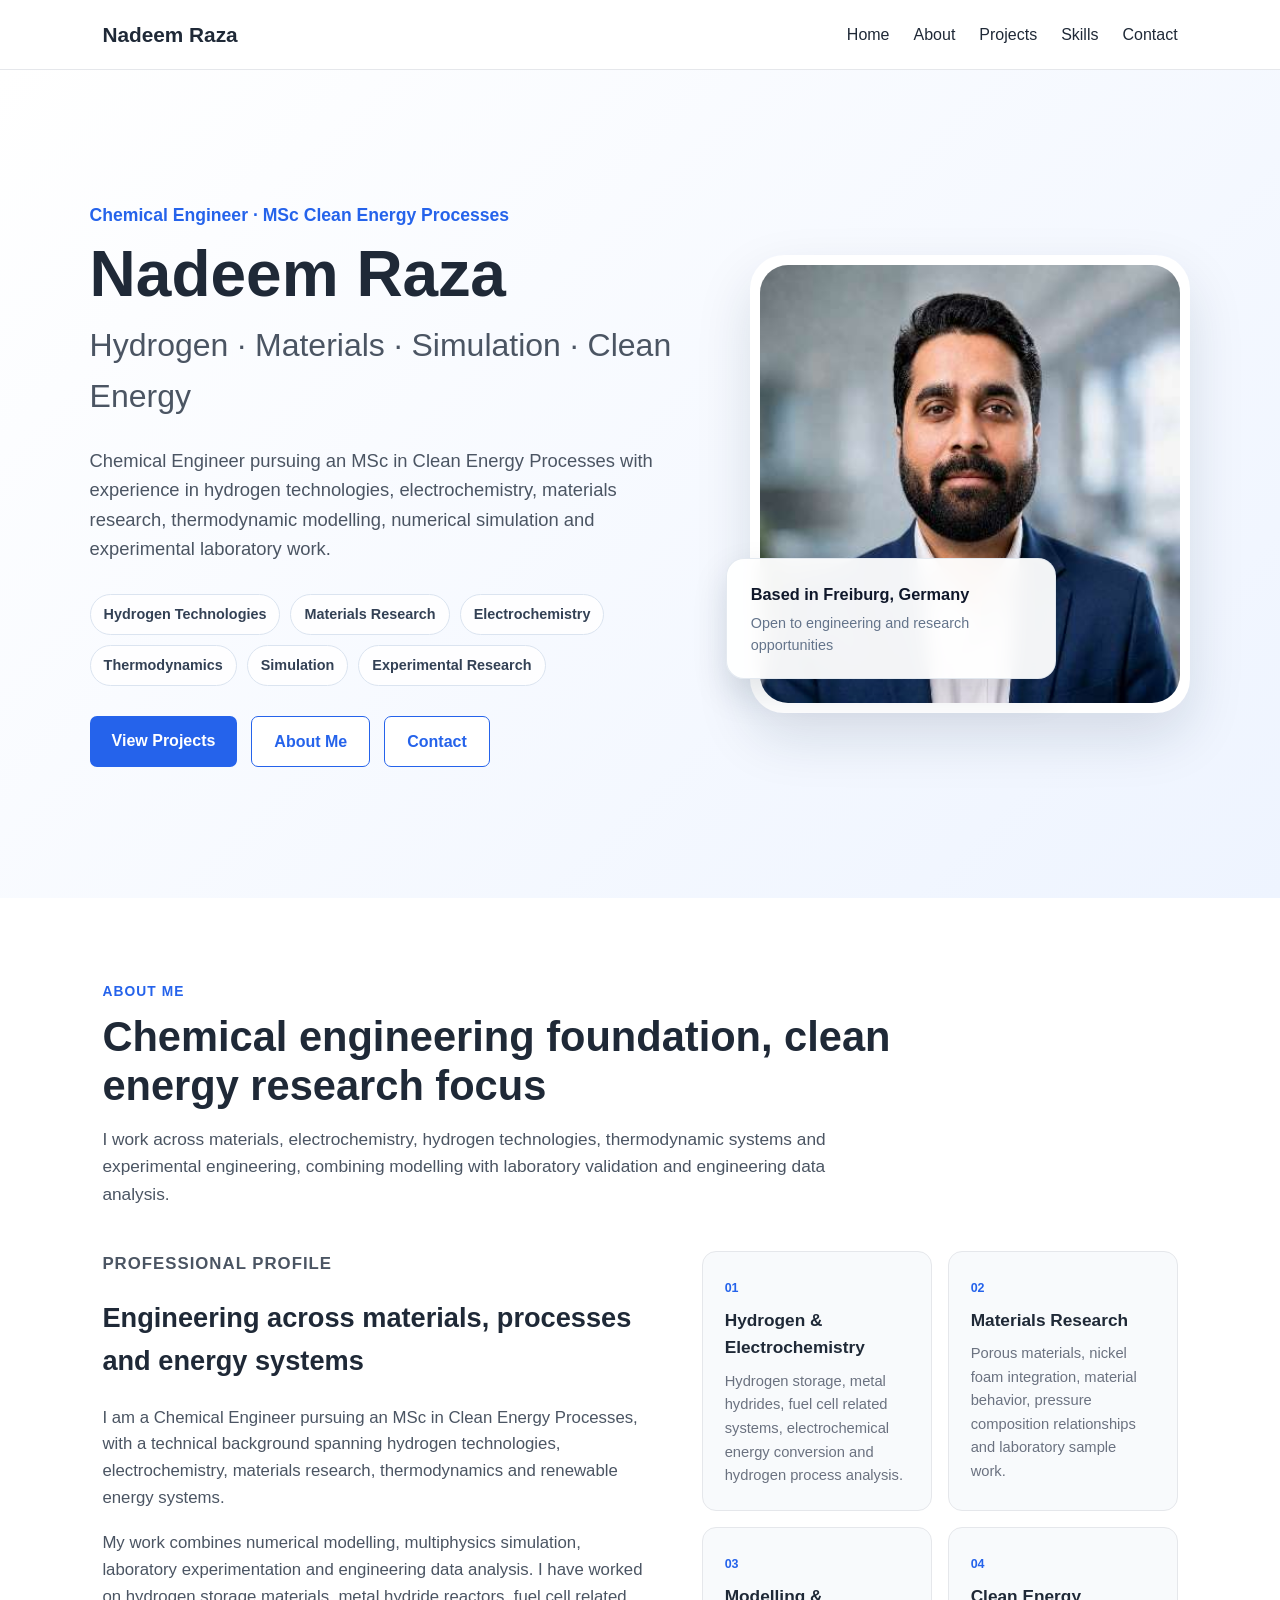
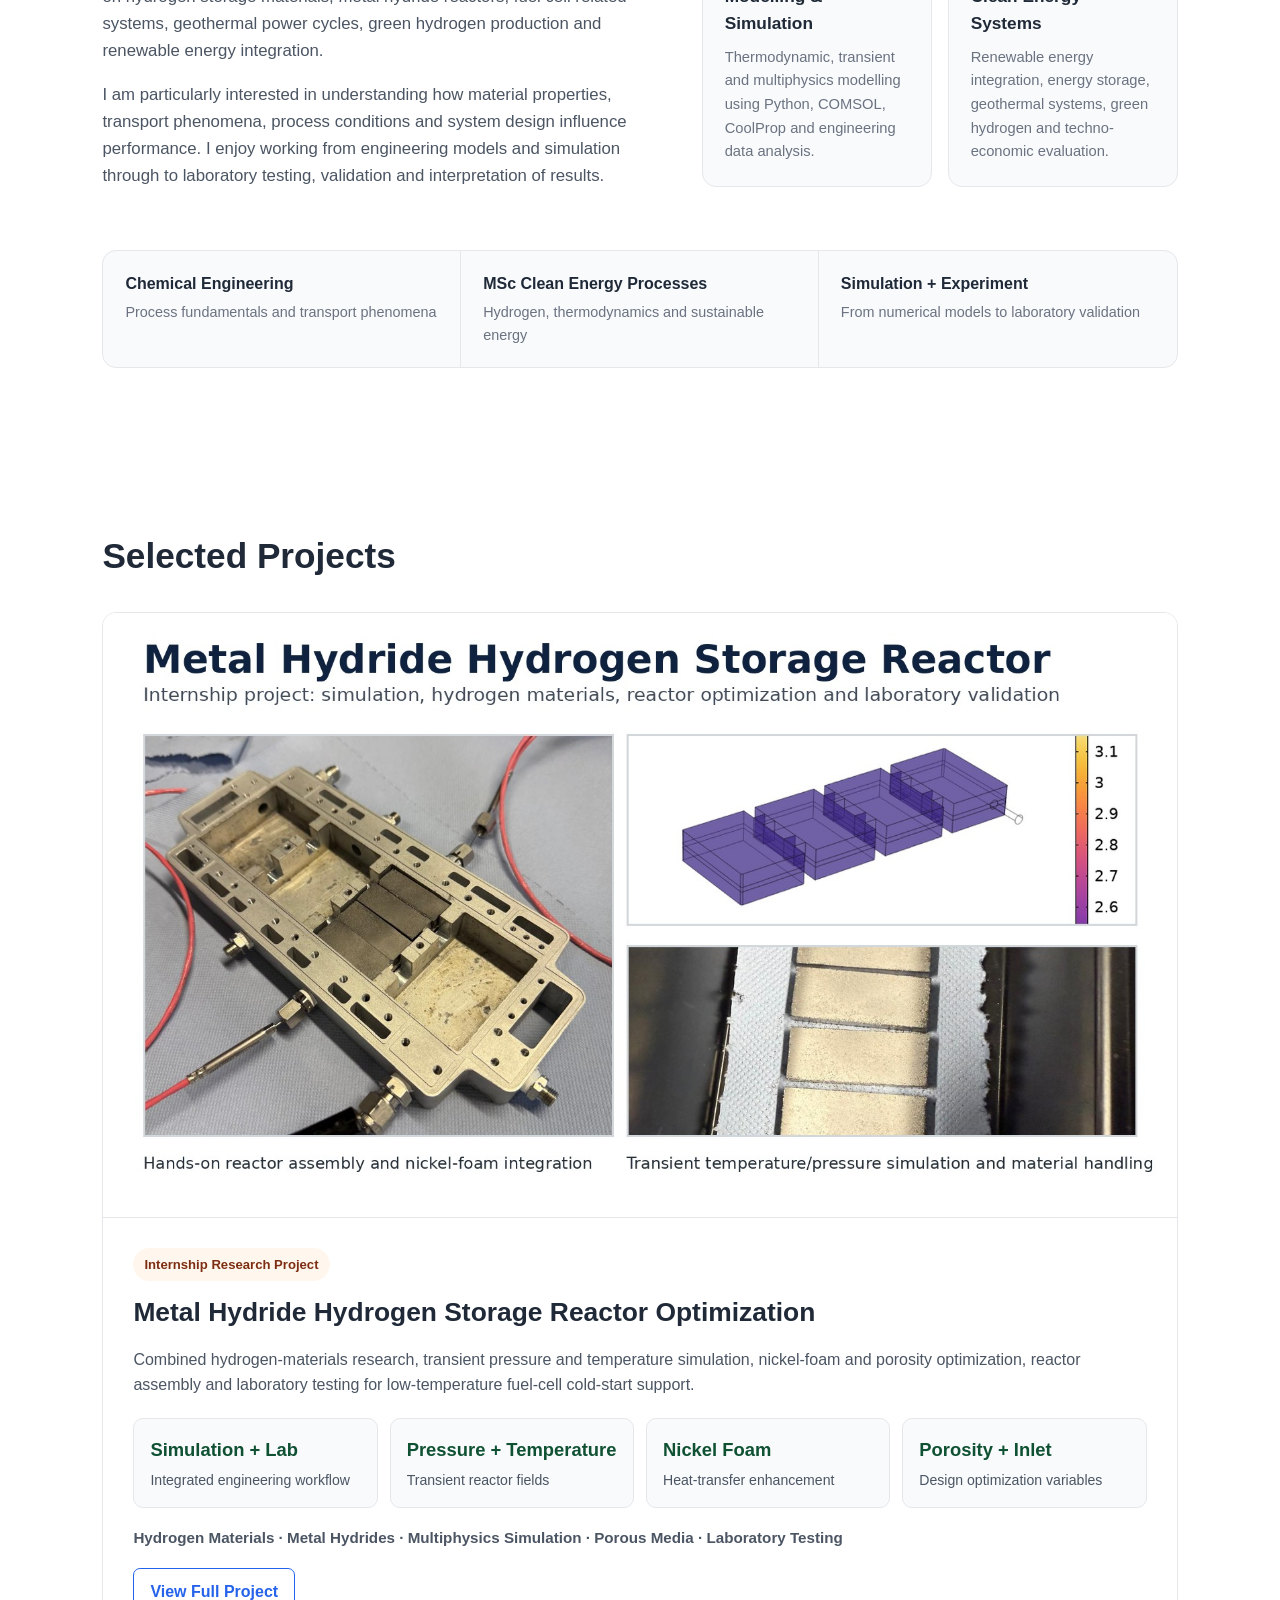
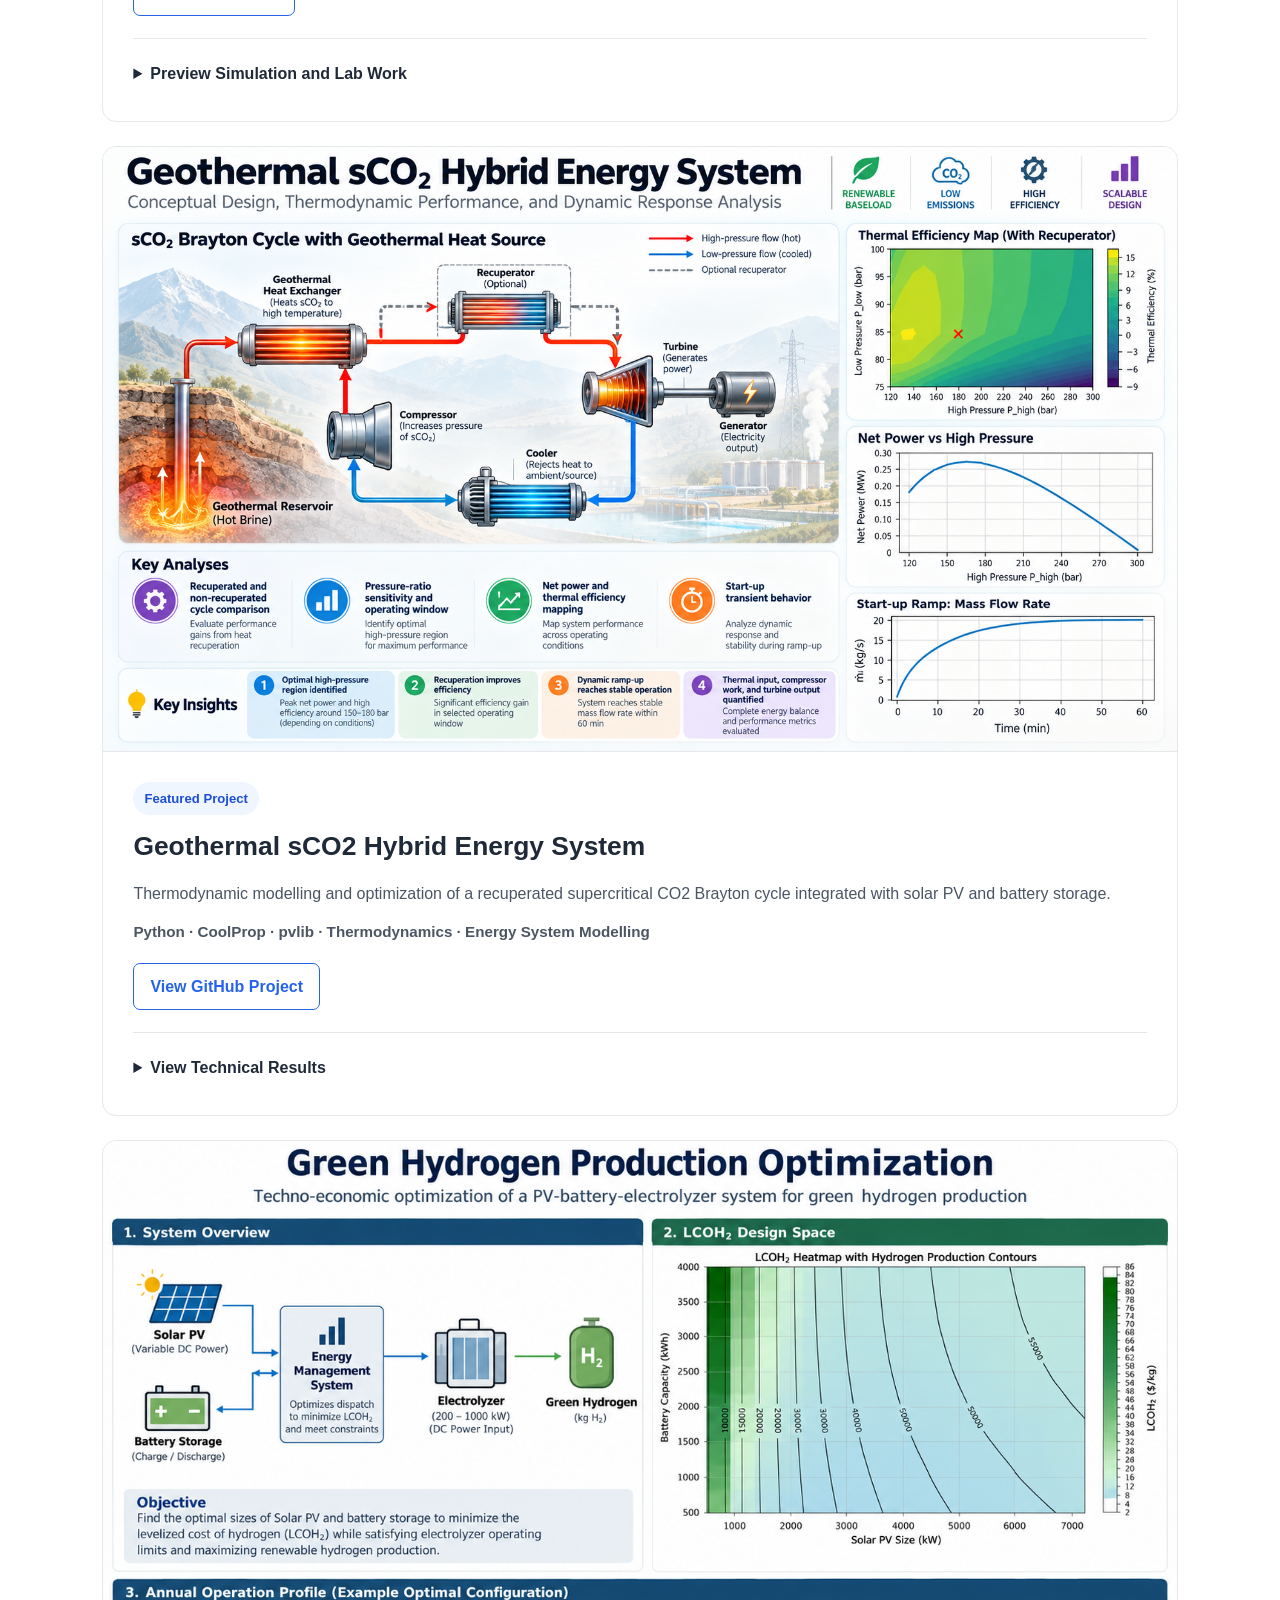
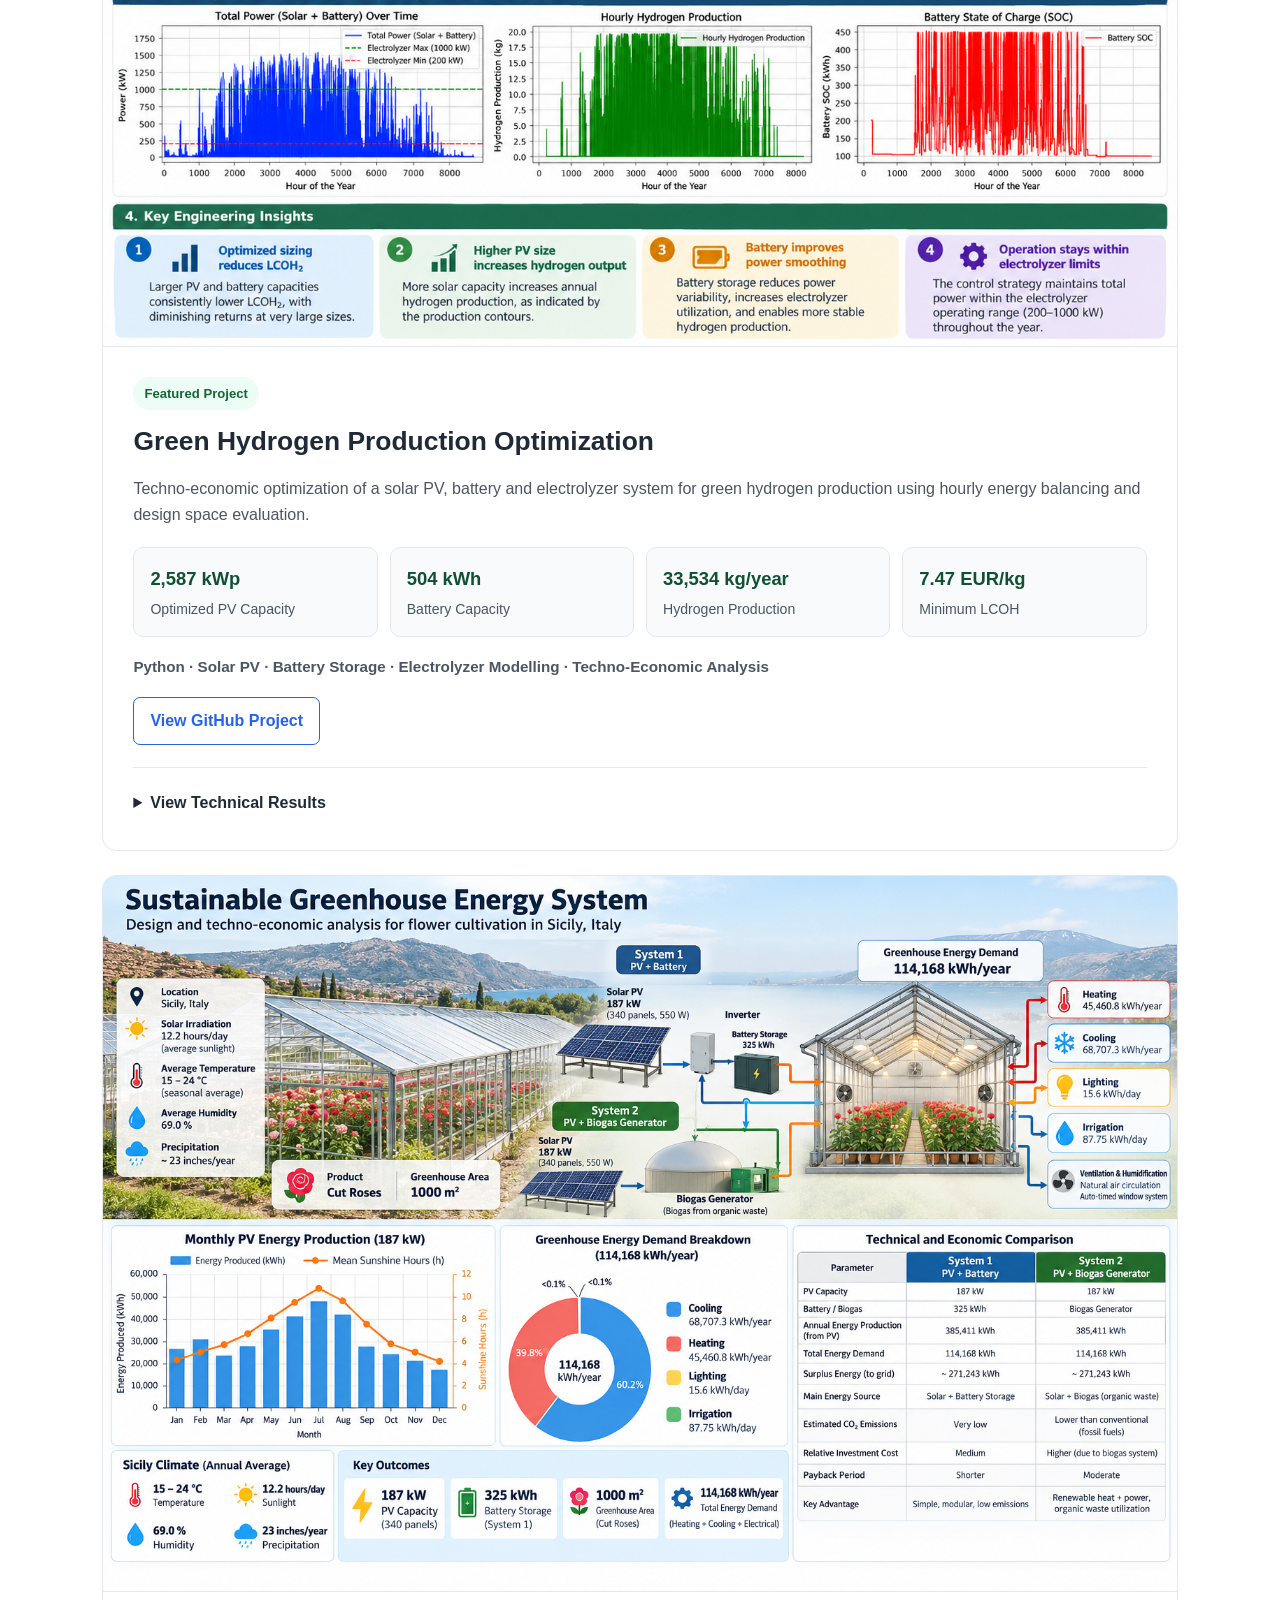
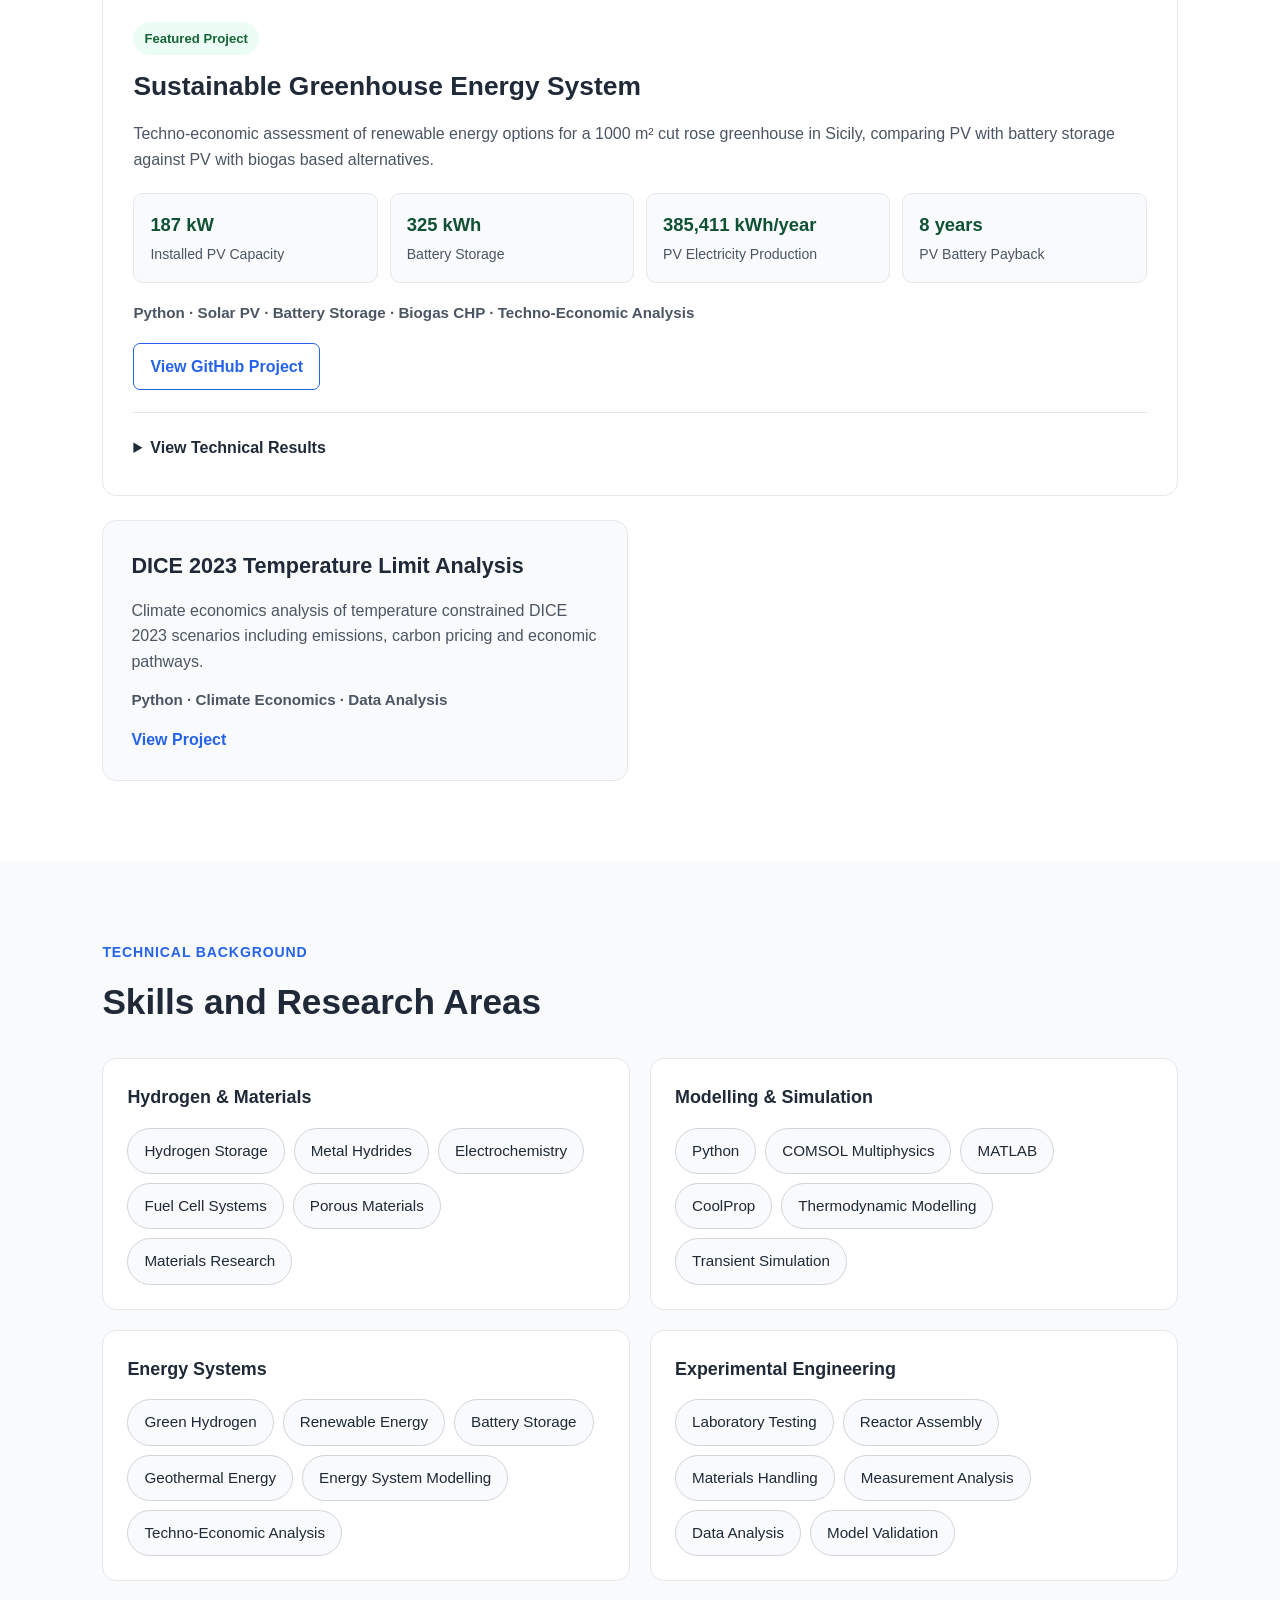
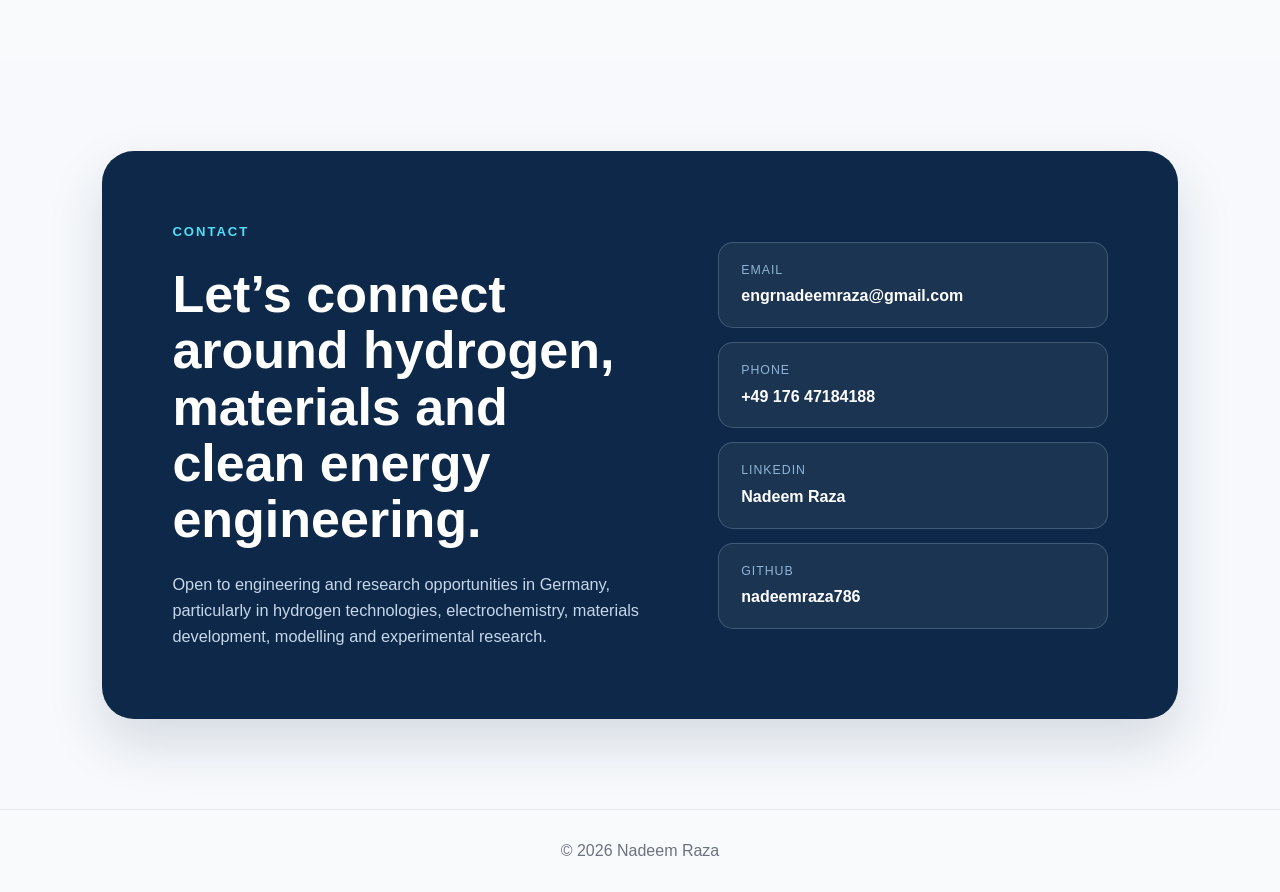
==== commit ba950df9: "Fix hyphenation in project descriptions Corrected hyphenation in 'techno-economic evaluation' and 'T" ====
--- a/index.html
+++ b/index.html
@@ -140,7 +140,7 @@
                     <h3>Clean Energy Systems</h3>
                     <p>
                         Renewable energy integration, energy storage, geothermal systems,
-                        green hydrogen and techno economic evaluation.
+                        green hydrogen and techno-economic evaluation.
                     </p>
                 </div>
             </div>
@@ -428,7 +428,7 @@
                     </div>
 
                     <p class="tools">
-                        Python · Solar PV · Battery Storage · Biogas CHP · Techno Economic Analysis
+                        Python · Solar PV · Battery Storage · Biogas CHP · Techno-Economic Analysis
                     </p>
 
                     <div class="project-actions">
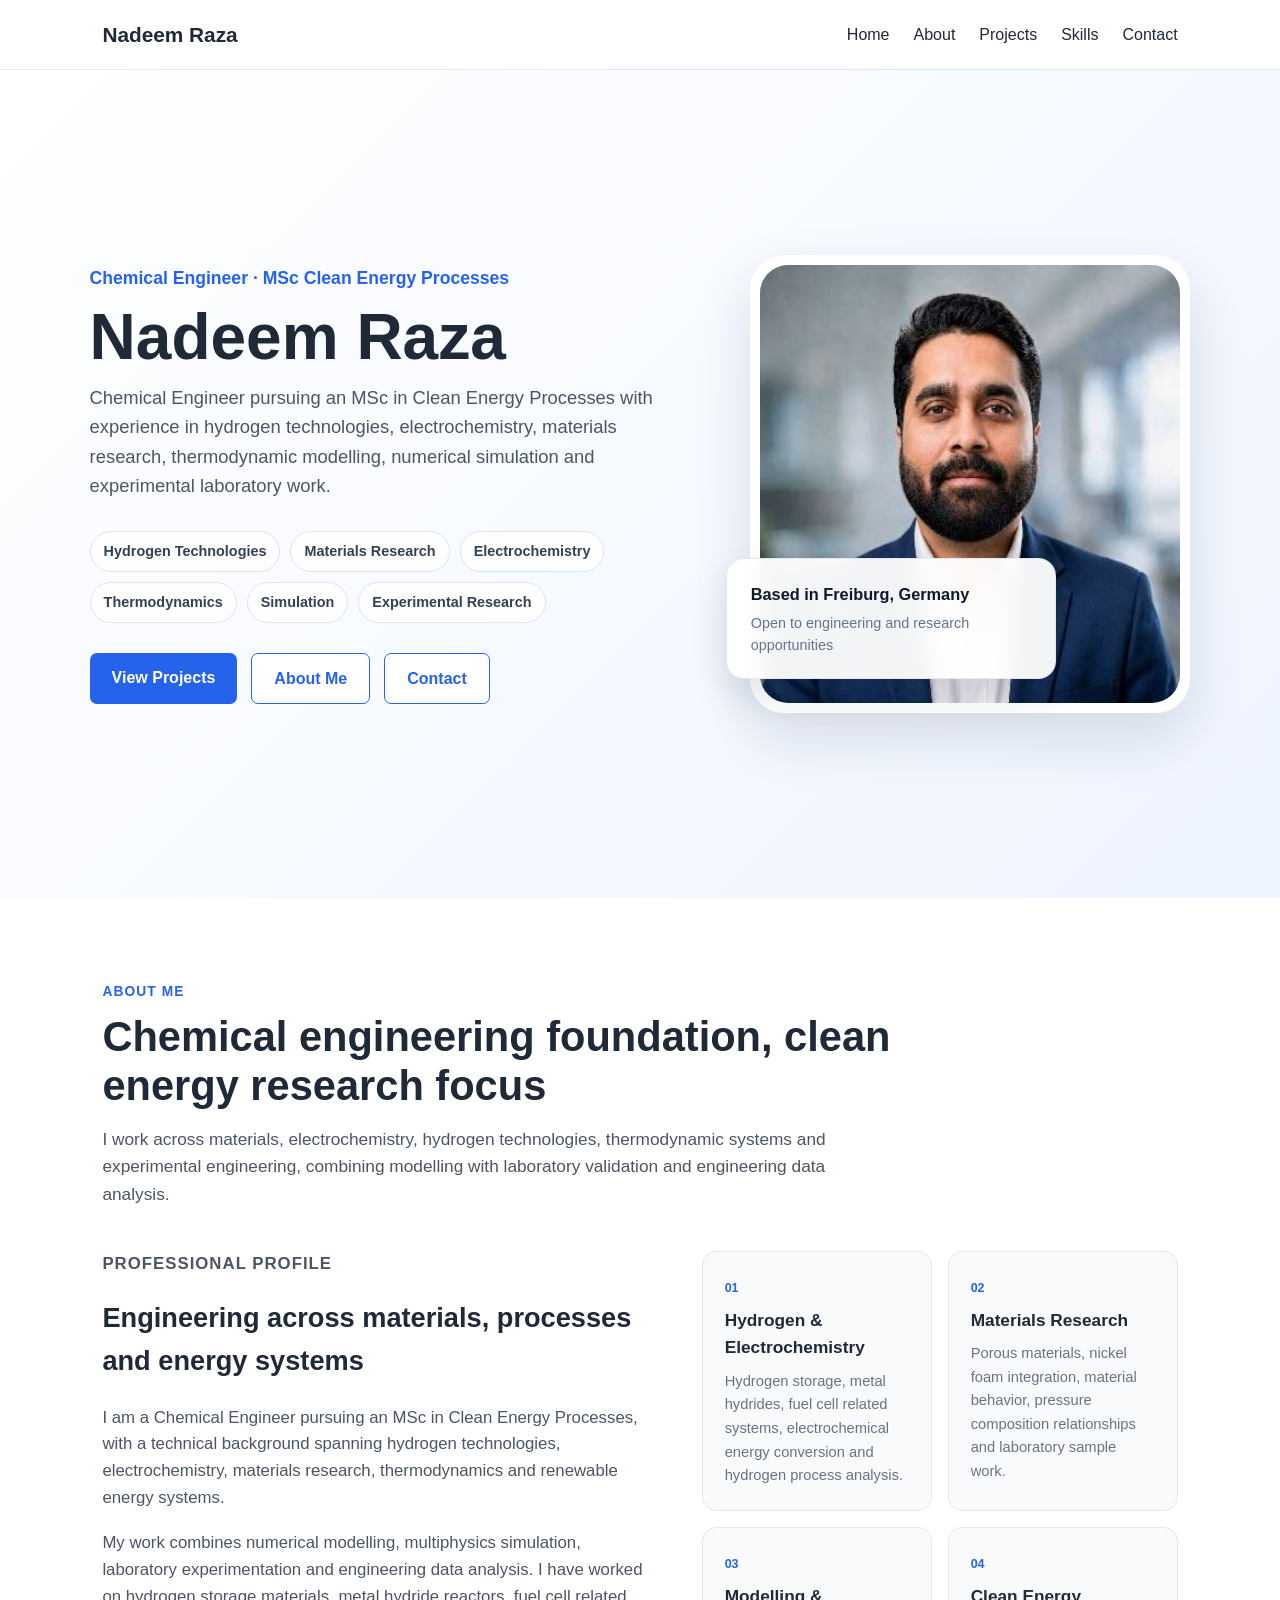
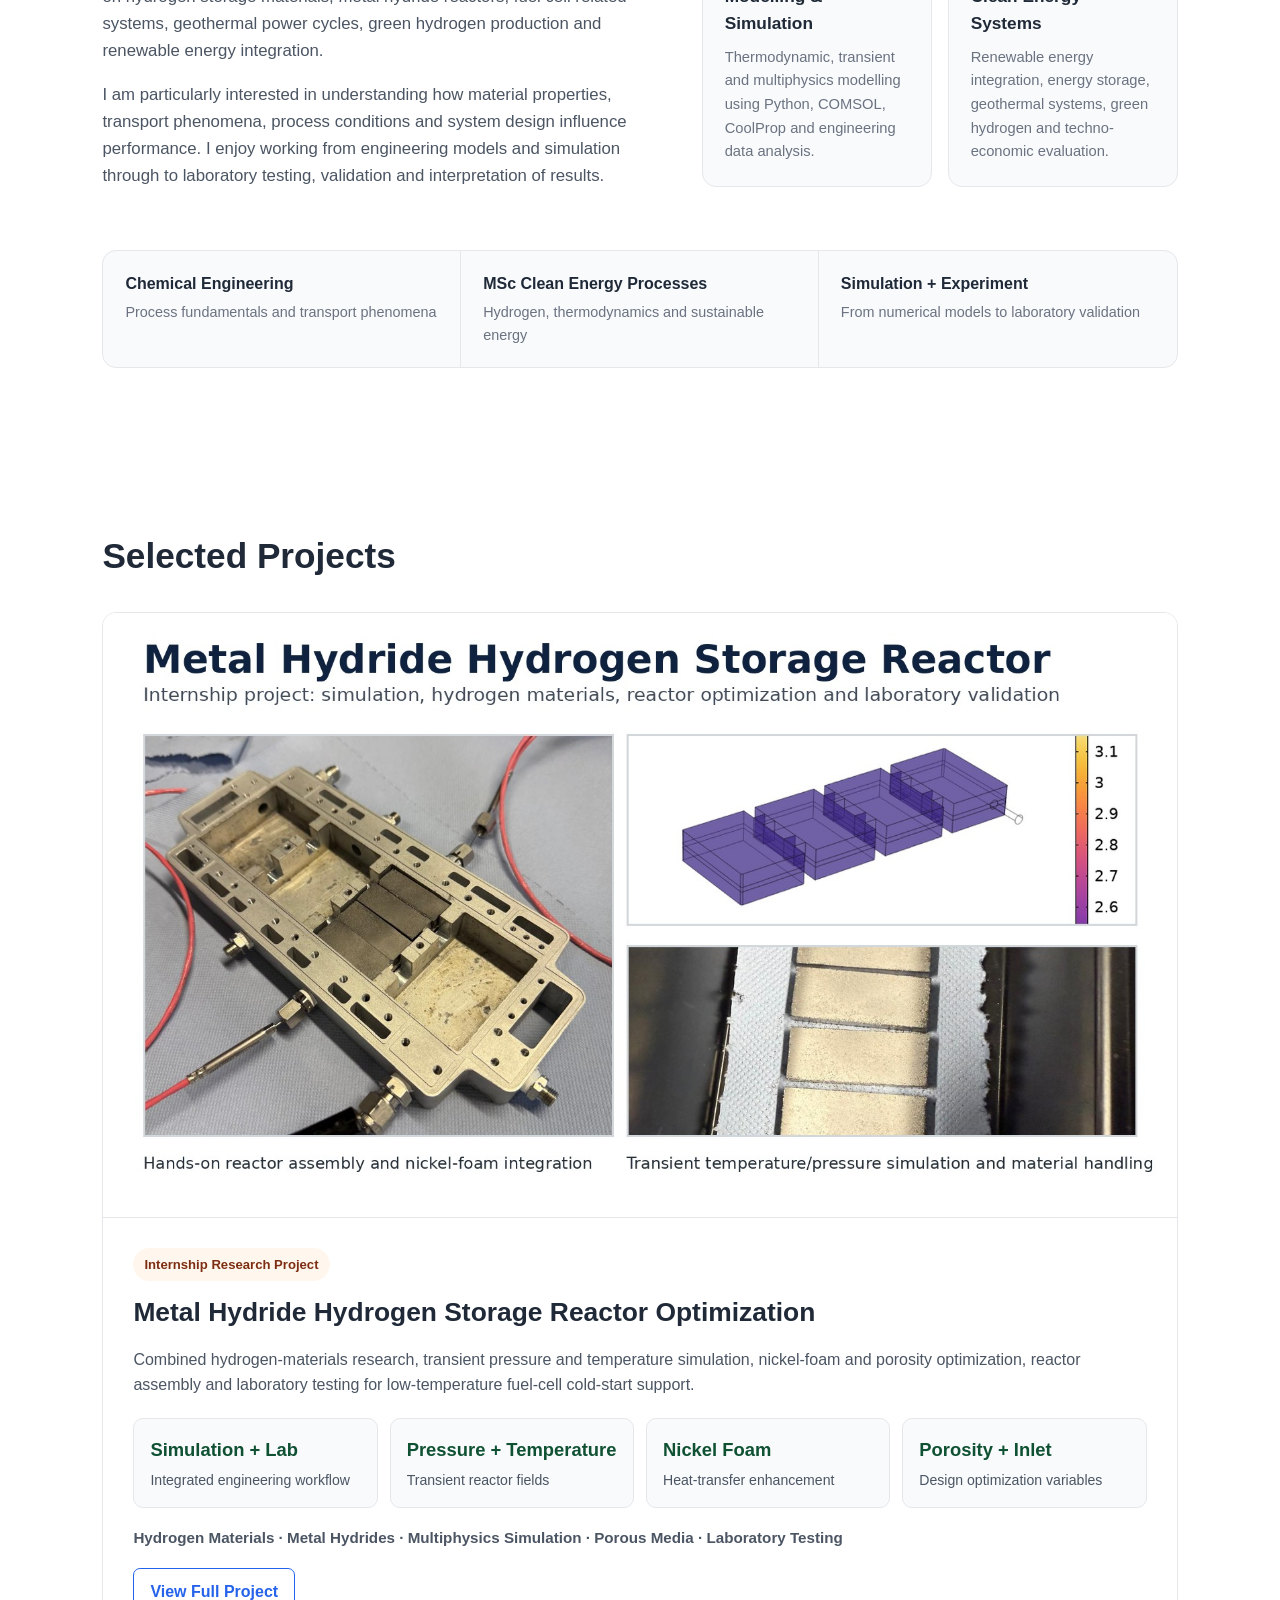
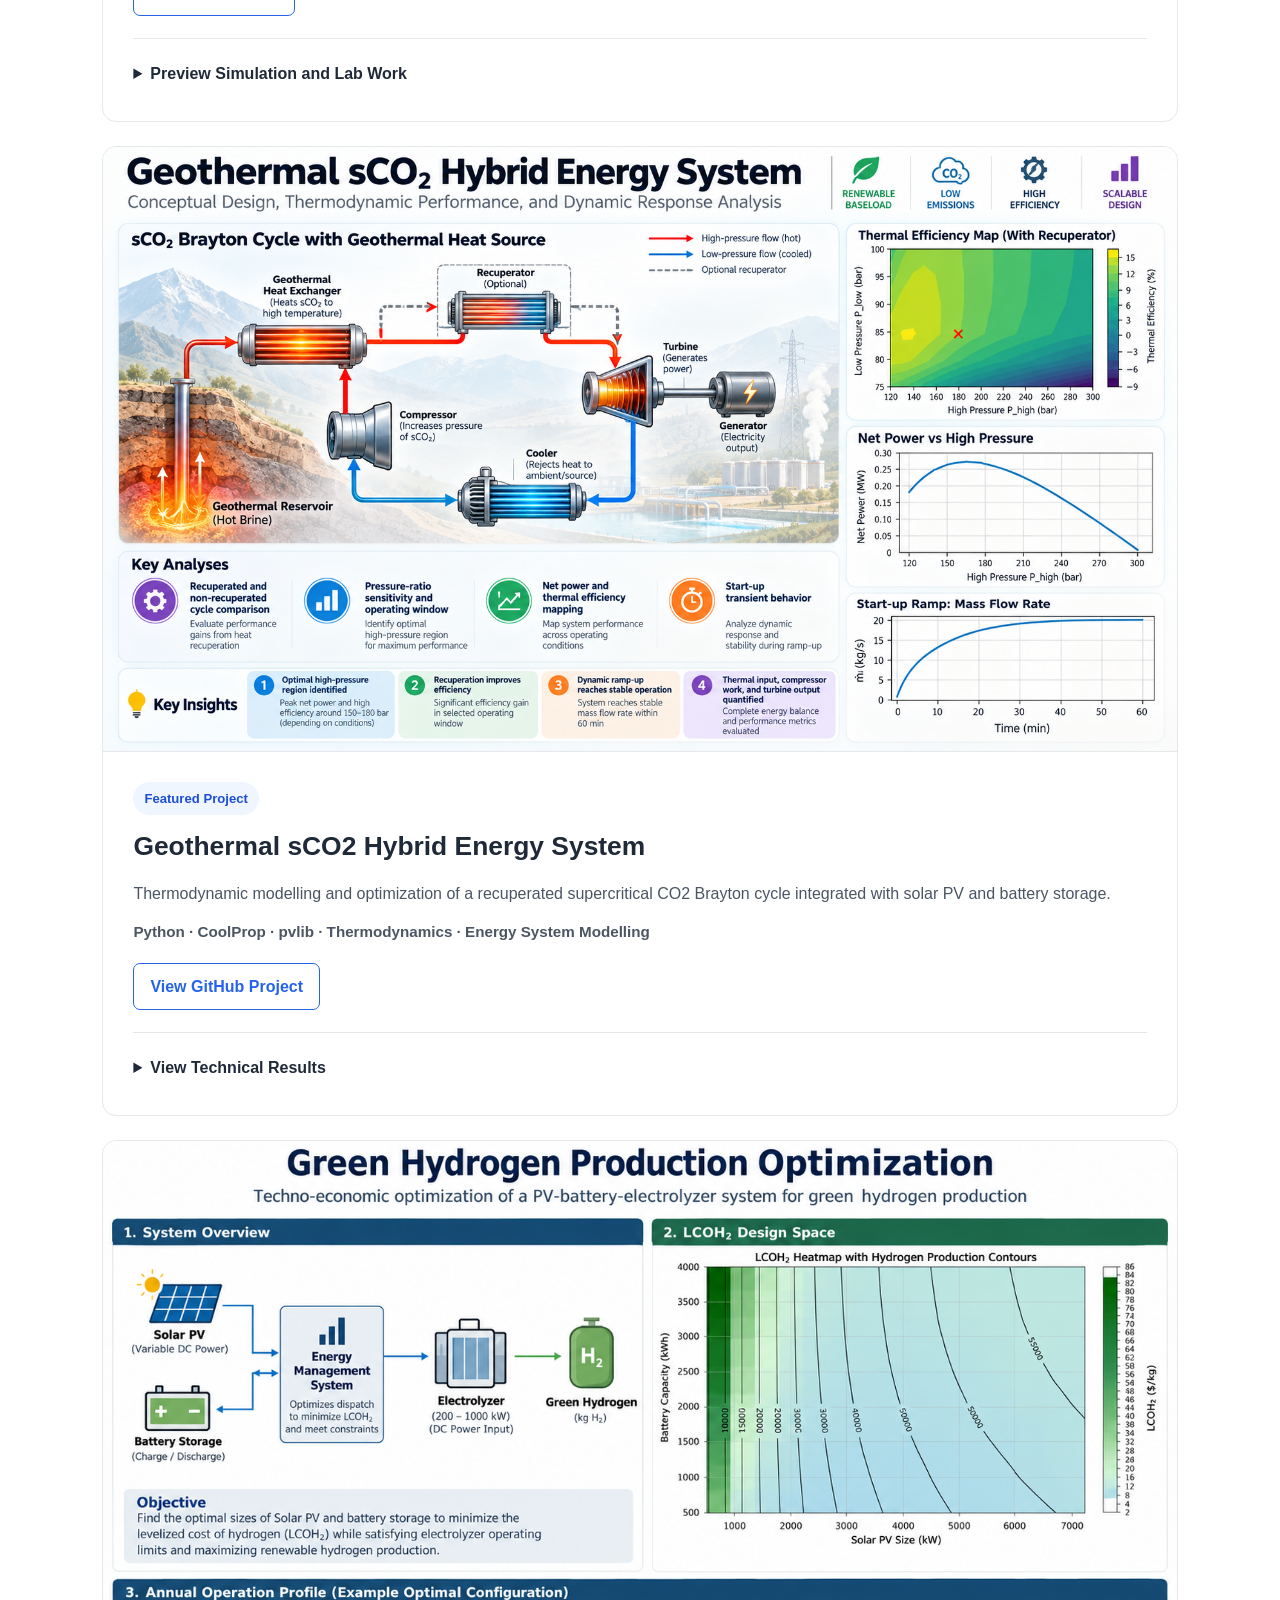
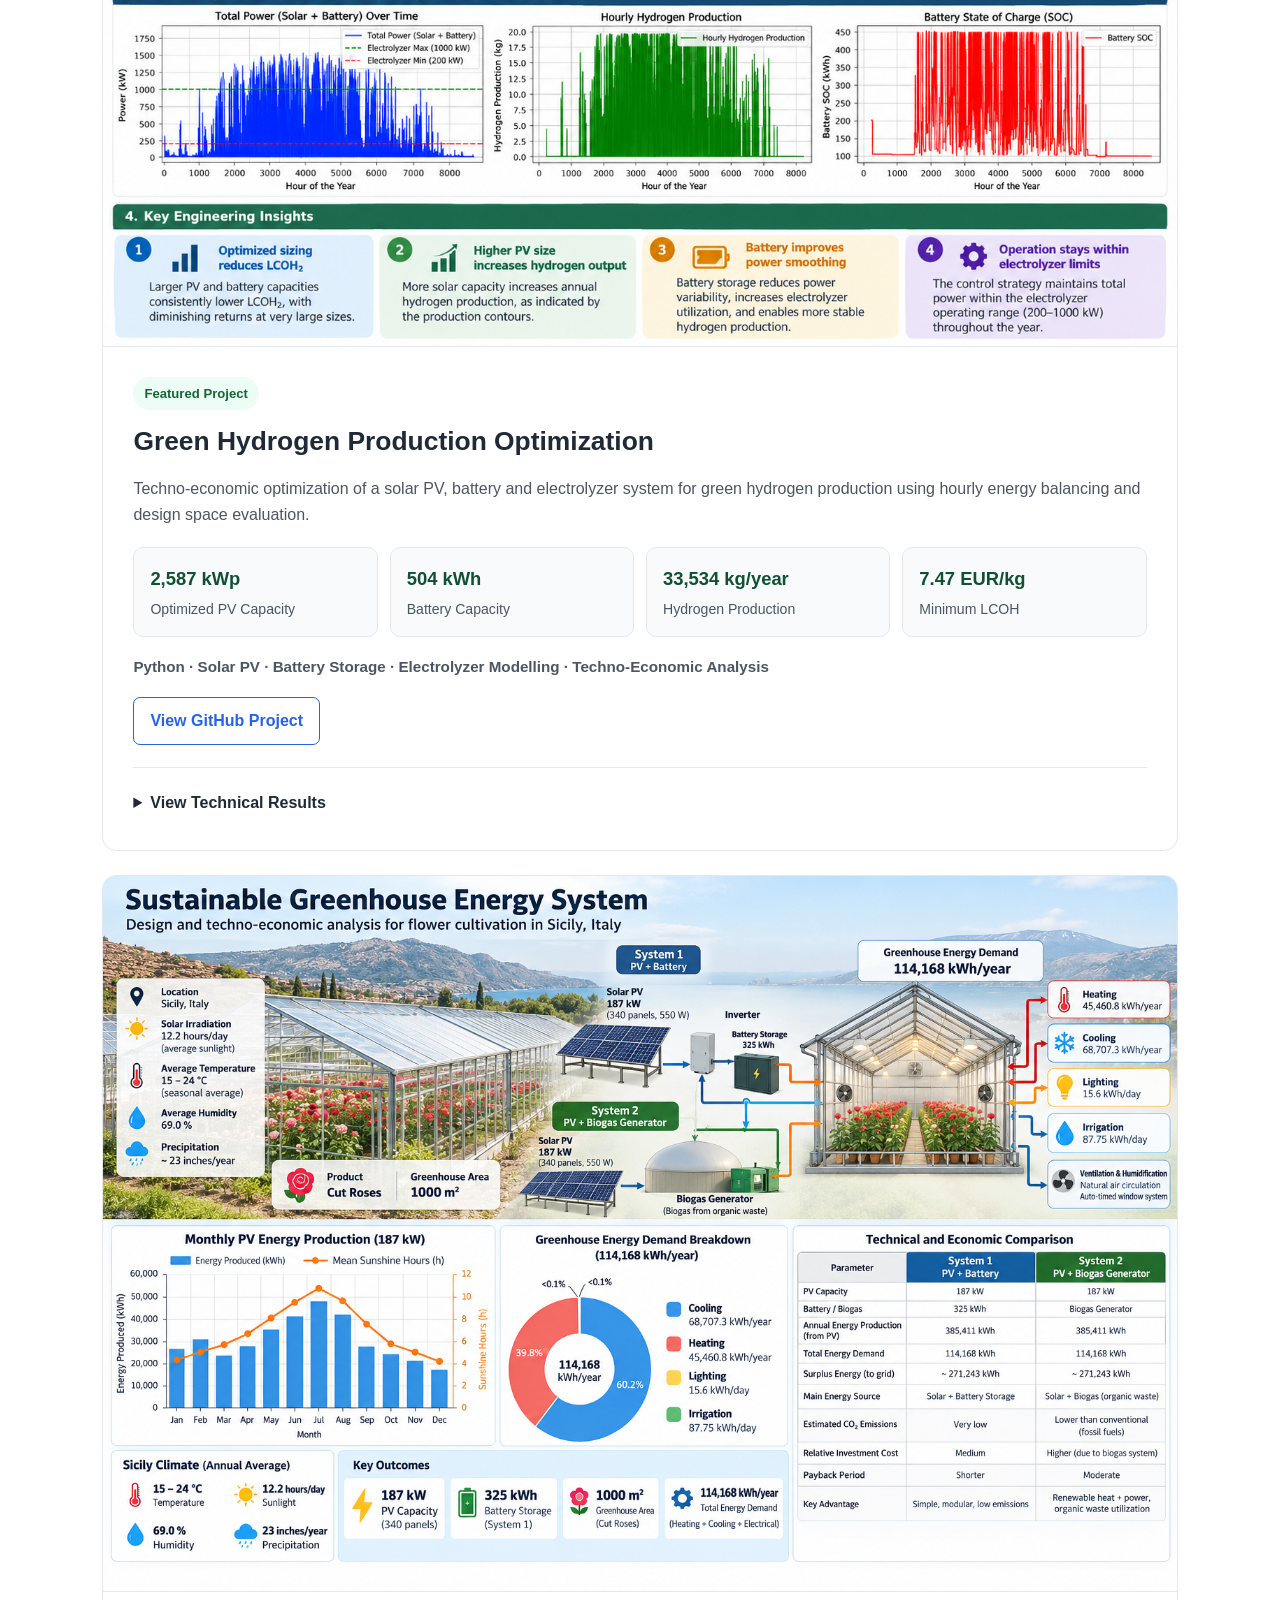
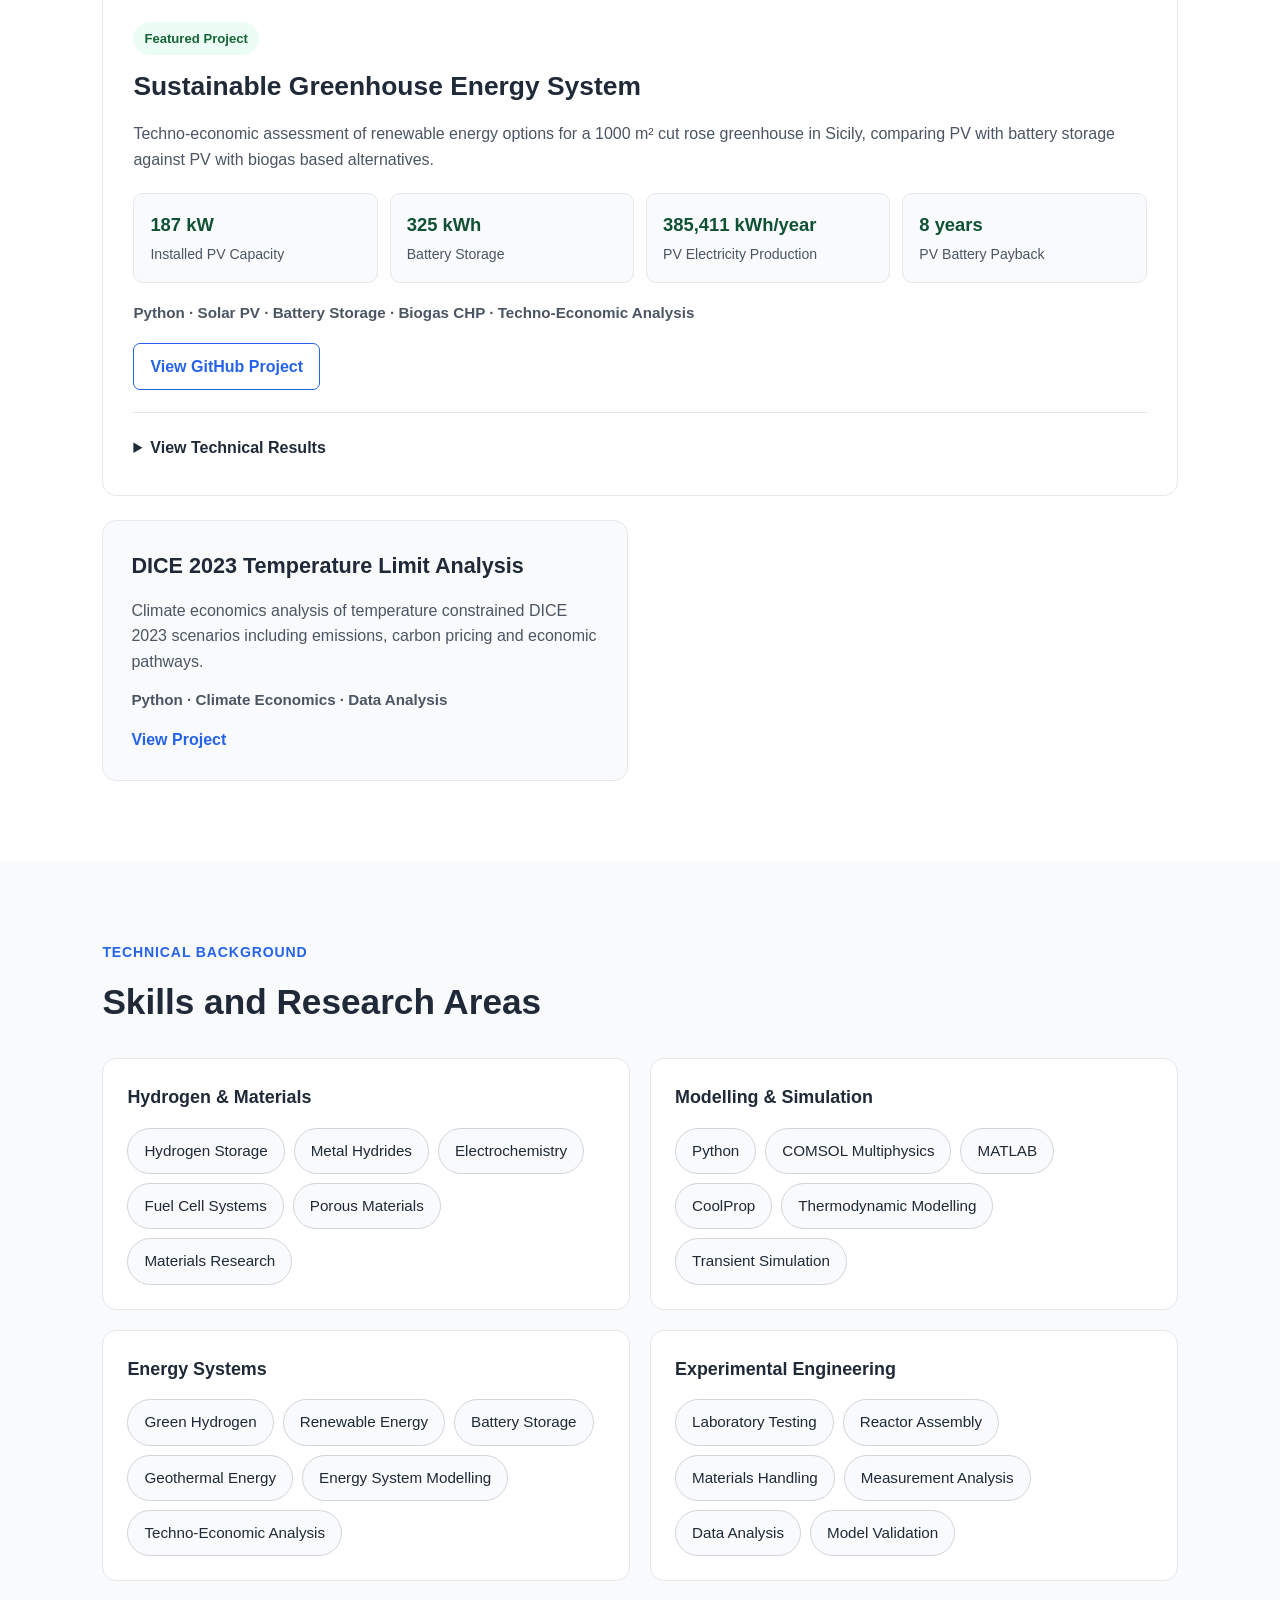
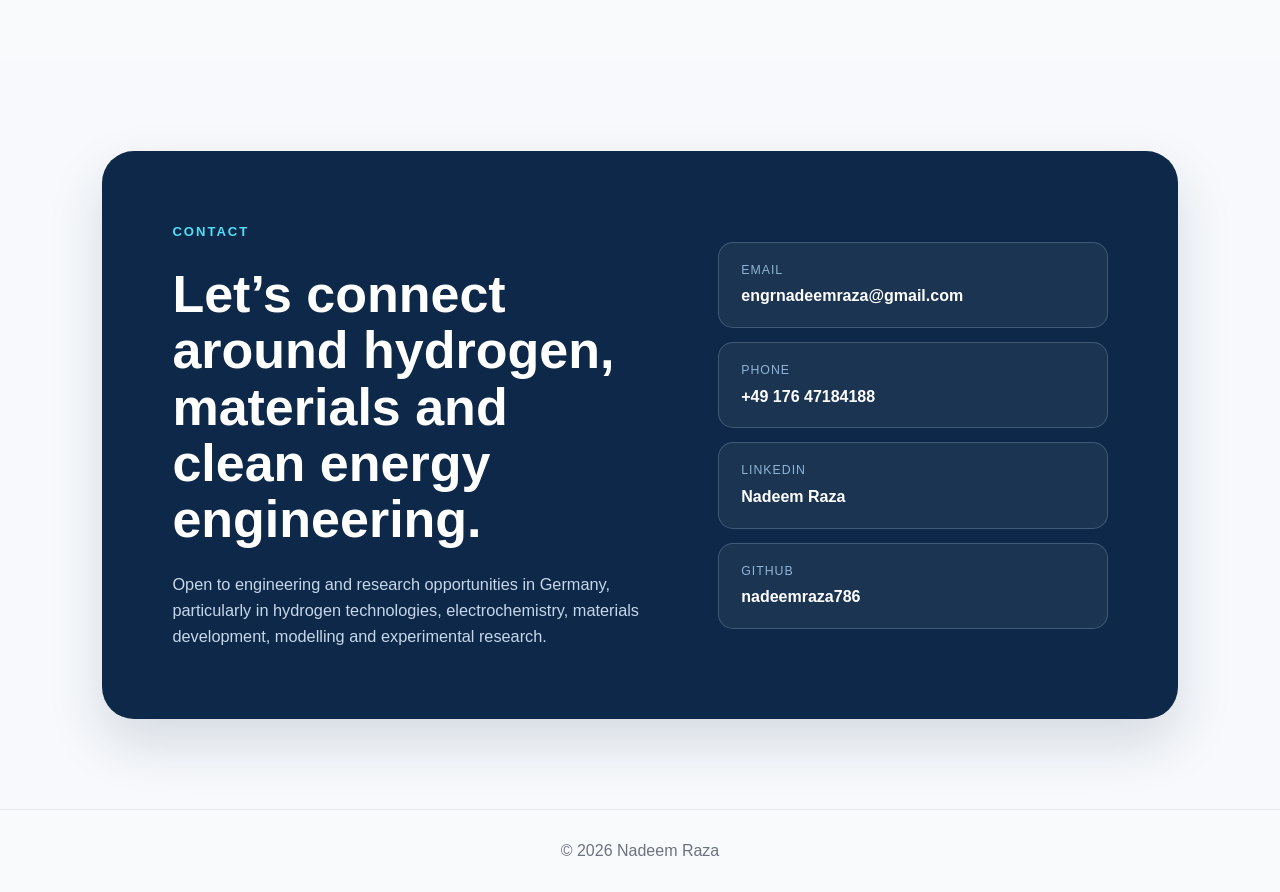
==== commit 9ae7a01a: "Remove subtitle from index.html Removed the subtitle for a cleaner presentation." ====
--- a/index.html
+++ b/index.html
@@ -28,8 +28,6 @@
                 <p class="intro">Chemical Engineer · MSc Clean Energy Processes</p>
 
                 <h1>Nadeem Raza</h1>
-
-                <h2>Hydrogen · Materials · Simulation · Clean Energy</h2>
 
                 <p class="hero-text">
                     Chemical Engineer pursuing an MSc in Clean Energy Processes with experience
